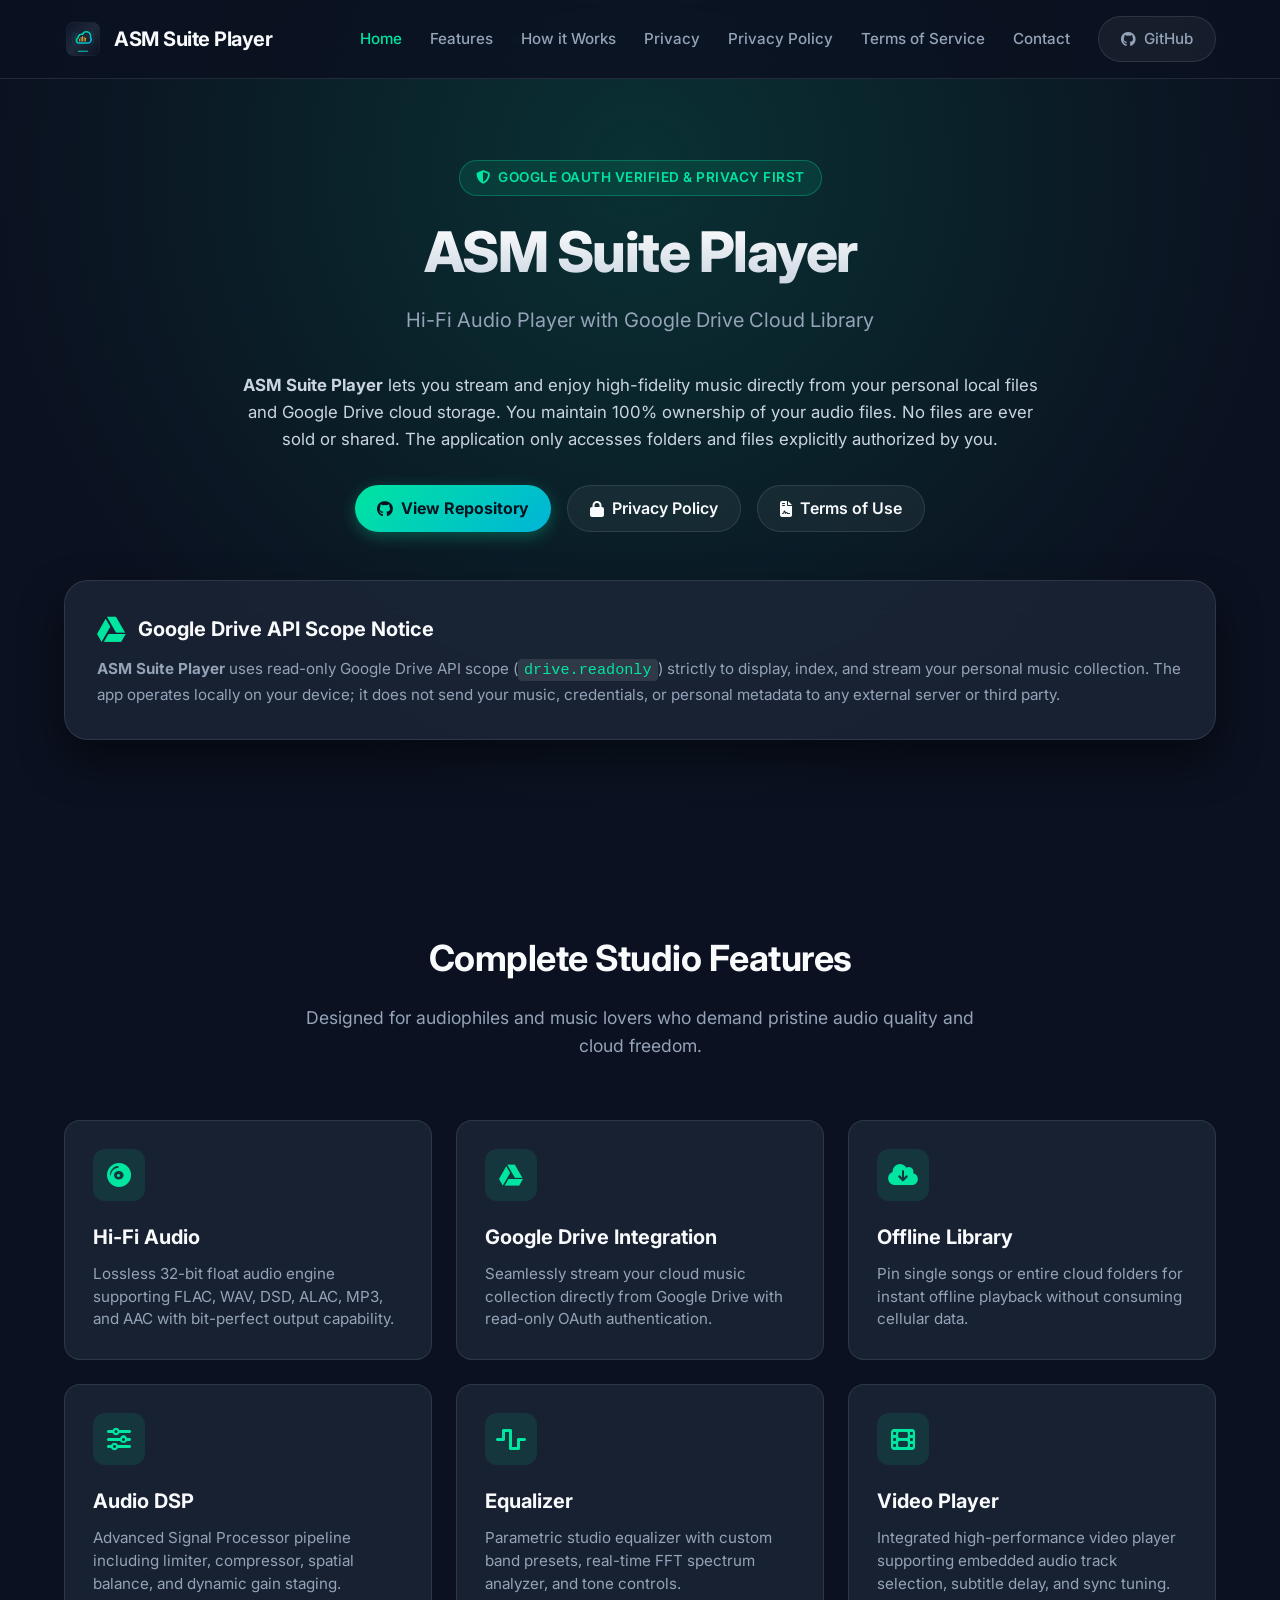
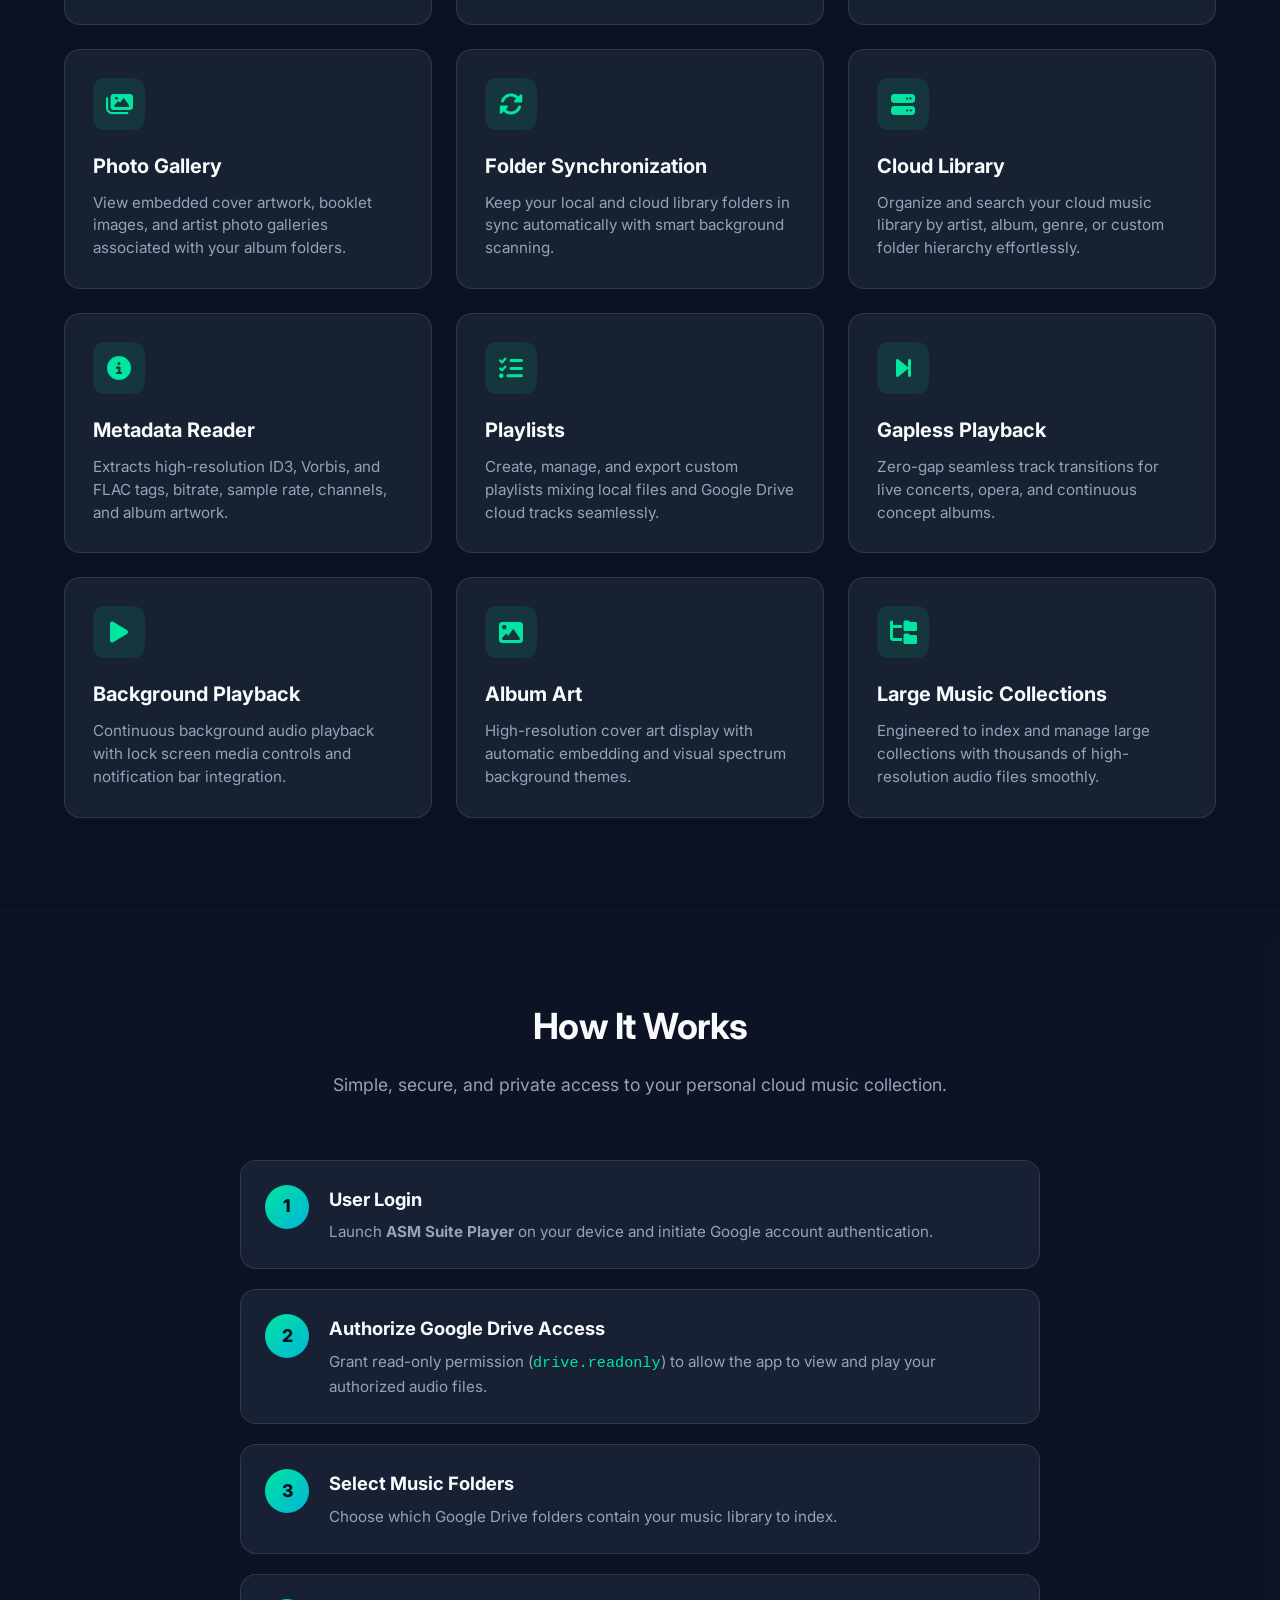
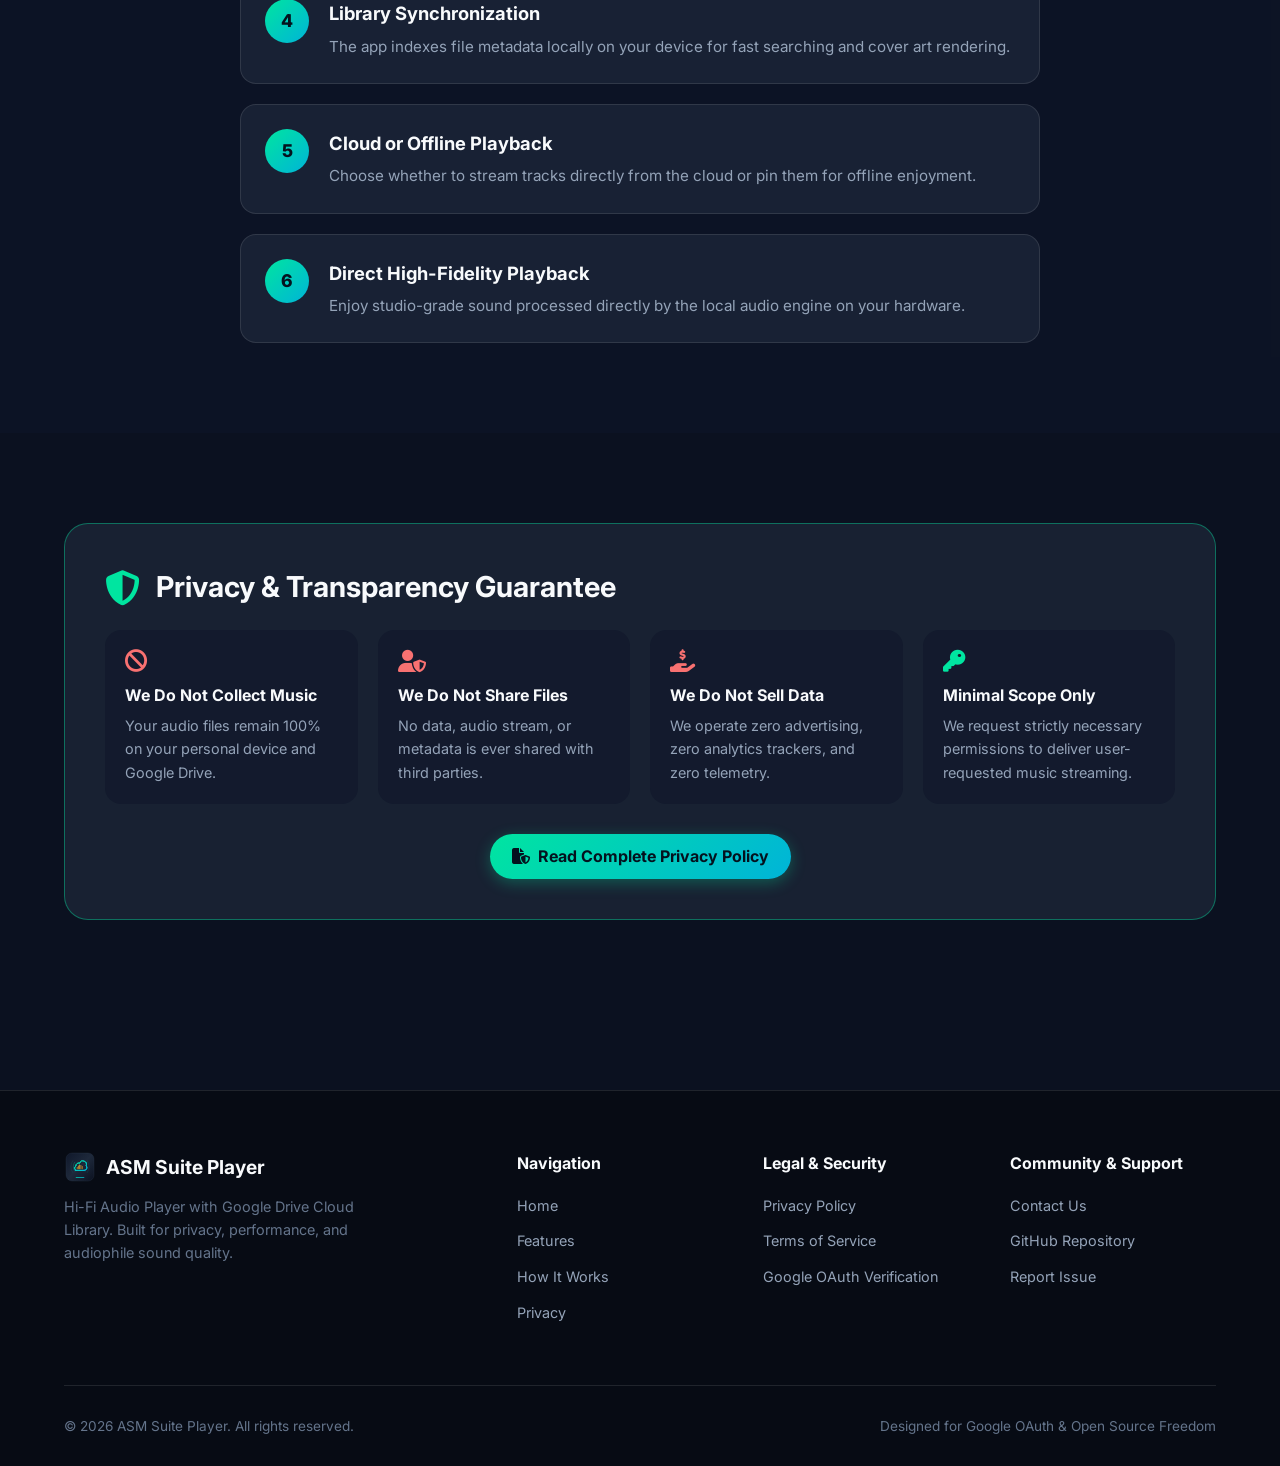
==== index.html @ cb9a15ec "feat: adiciona site institucional estatico completo para o ASM Suite Player (Google OAuth verificati" ====
<!DOCTYPE html>
<html lang="en">
<head>
  <meta charset="UTF-8">
  <meta name="viewport" content="width=device-width, initial-scale=1.0">
  <title>ASM Suite Player — Hi-Fi Audio Player with Google Drive Cloud Library</title>
  <meta name="description" content="ASM Suite Player is a high-fidelity audio player with Google Drive integration, DSP processing, equalizer, offline caching, and zero data tracking.">
  <meta name="keywords" content="ASM Suite Player, Google Drive music player, Hi-Fi audio player, FLAC player, DSP equalizer, offline cloud music">
  <meta name="author" content="ASM Suite Player Team">
  <meta name="robots" content="index, follow">
  <link rel="canonical" href="https://andersonfcanel.github.io/ASM-Suite-Player/">

  <!-- Open Graph / Facebook -->
  <meta property="og:type" content="website">
  <meta property="og:url" content="https://andersonfcanel.github.io/ASM-Suite-Player/">
  <meta property="og:title" content="ASM Suite Player — Hi-Fi Audio Player with Google Drive Cloud Library">
  <meta property="og:description" content="Stream high-resolution music directly from your Google Drive or local storage with professional DSP effects and full privacy.">
  <meta property="og:image" content="https://andersonfcanel.github.io/ASM-Suite-Player/assets/images/logo.svg">

  <!-- Twitter Card -->
  <meta name="twitter:card" content="summary_large_image">
  <meta name="twitter:title" content="ASM Suite Player — Hi-Fi Audio Player">
  <meta name="twitter:description" content="Play high-fidelity music from Google Drive and local files with studio DSP equalizer and zero data collection.">
  <meta name="twitter:image" content="https://andersonfcanel.github.io/ASM-Suite-Player/assets/images/logo.svg">

  <!-- Favicons & Manifest -->
  <link rel="icon" type="image/svg+xml" href="assets/images/logo.svg">
  <link rel="manifest" href="site.webmanifest">

  <!-- Fonts & Icons -->
  <link rel="preconnect" href="https://fonts.googleapis.com">
  <link rel="preconnect" href="https://fonts.gstatic.com" crossorigin>
  <link href="https://fonts.googleapis.com/css2?family=Inter:wght@400;500;600;700;800&display=swap" rel="stylesheet">
  <link rel="stylesheet" href="https://cdnjs.cloudflare.com/ajax/libs/font-awesome/6.4.0/css/all.min.css">

  <!-- Stylesheet -->
  <link rel="stylesheet" href="assets/css/style.css">
</head>
<body>

  <!-- Navigation Bar -->
  <header class="navbar">
    <div class="container nav-container">
      <a href="index.html" class="brand-logo">
        <img src="assets/images/logo.svg" alt="ASM Suite Player Logo">
        <span>ASM Suite Player</span>
      </a>

      <button class="mobile-toggle" id="mobileToggle" aria-label="Toggle Navigation">
        <i class="fa-solid fa-bars"></i>
      </button>

      <ul class="nav-links" id="navLinks">
        <li><a href="index.html" class="active">Home</a></li>
        <li><a href="#features">Features</a></li>
        <li><a href="#how-it-works">How it Works</a></li>
        <li><a href="#privacy">Privacy</a></li>
        <li><a href="privacy.html">Privacy Policy</a></li>
        <li><a href="terms.html">Terms of Service</a></li>
        <li><a href="contact.html">Contact</a></li>
        <li>
          <a href="https://github.com/AndersonFCanel/ASM-Suite-Player" target="_blank" rel="noopener" class="btn-outline">
            <i class="fa-brands fa-github"></i> GitHub
          </a>
        </li>
      </ul>
    </div>
  </header>

  <!-- Hero Section -->
  <section class="hero">
    <div class="container">
      <div class="hero-badge">
        <i class="fa-solid fa-shield-halved"></i> Google OAuth Verified & Privacy First
      </div>

      <h1 class="hero-title">ASM Suite Player</h1>
      <p class="hero-subtitle">Hi-Fi Audio Player with Google Drive Cloud Library</p>

      <p style="max-width: 820px; margin: 0 auto 32px; color: #CBD5E1; font-size: 1.05rem;">
        <strong>ASM Suite Player</strong> lets you stream and enjoy high-fidelity music directly from your personal 
        local files and Google Drive cloud storage. You maintain 100% ownership of your audio files. 
        No files are ever sold or shared. The application only accesses folders and files explicitly authorized by you.
      </p>

      <div class="hero-actions">
        <a href="https://github.com/AndersonFCanel/ASM-Suite-Player" target="_blank" rel="noopener" class="btn-cta">
          <i class="fa-brands fa-github"></i> View Repository
        </a>
        <a href="privacy.html" class="btn-outline">
          <i class="fa-solid fa-lock"></i> Privacy Policy
        </a>
        <a href="terms.html" class="btn-outline">
          <i class="fa-solid fa-file-contract"></i> Terms of Use
        </a>
      </div>

      <!-- Google OAuth Disclosure Box -->
      <div class="hero-card-preview">
        <div style="display: flex; align-items: center; gap: 12px; margin-bottom: 12px;">
          <i class="fa-brands fa-google-drive" style="font-size: 1.8rem; color: var(--accent-cyan);"></i>
          <h3 style="font-size: 1.25rem;">Google Drive API Scope Notice</h3>
        </div>
        <p style="color: var(--text-muted); font-size: 0.95rem; line-height: 1.6;">
          <strong>ASM Suite Player</strong> uses read-only Google Drive API scope (<code style="background: rgba(255,255,255,0.1); padding: 2px 6px; border-radius: 4px; color: var(--accent-cyan);">drive.readonly</code>) 
          strictly to display, index, and stream your personal music collection. The app operates locally on your device; 
          it does not send your music, credentials, or personal metadata to any external server or third party.
        </p>
      </div>
    </div>
  </section>

  <!-- Features Section -->
  <section class="section" id="features">
    <div class="container">
      <h2 class="section-title">Complete Studio Features</h2>
      <p class="section-subtitle">Designed for audiophiles and music lovers who demand pristine audio quality and cloud freedom.</p>

      <div class="grid-cards">
        <div class="card">
          <div class="card-icon"><i class="fa-solid fa-compact-disc"></i></div>
          <h3 class="card-title">Hi-Fi Audio</h3>
          <p class="card-desc">Lossless 32-bit float audio engine supporting FLAC, WAV, DSD, ALAC, MP3, and AAC with bit-perfect output capability.</p>
        </div>

        <div class="card">
          <div class="card-icon"><i class="fa-brands fa-google-drive"></i></div>
          <h3 class="card-title">Google Drive Integration</h3>
          <p class="card-desc">Seamlessly stream your cloud music collection directly from Google Drive with read-only OAuth authentication.</p>
        </div>

        <div class="card">
          <div class="card-icon"><i class="fa-solid fa-cloud-arrow-down"></i></div>
          <h3 class="card-title">Offline Library</h3>
          <p class="card-desc">Pin single songs or entire cloud folders for instant offline playback without consuming cellular data.</p>
        </div>

        <div class="card">
          <div class="card-icon"><i class="fa-solid fa-sliders"></i></div>
          <h3 class="card-title">Audio DSP</h3>
          <p class="card-desc">Advanced Signal Processor pipeline including limiter, compressor, spatial balance, and dynamic gain staging.</p>
        </div>

        <div class="card">
          <div class="card-icon"><i class="fa-solid fa-wave-square"></i></div>
          <h3 class="card-title">Equalizer</h3>
          <p class="card-desc">Parametric studio equalizer with custom band presets, real-time FFT spectrum analyzer, and tone controls.</p>
        </div>

        <div class="card">
          <div class="card-icon"><i class="fa-solid fa-film"></i></div>
          <h3 class="card-title">Video Player</h3>
          <p class="card-desc">Integrated high-performance video player supporting embedded audio track selection, subtitle delay, and sync tuning.</p>
        </div>

        <div class="card">
          <div class="card-icon"><i class="fa-solid fa-images"></i></div>
          <h3 class="card-title">Photo Gallery</h3>
          <p class="card-desc">View embedded cover artwork, booklet images, and artist photo galleries associated with your album folders.</p>
        </div>

        <div class="card">
          <div class="card-icon"><i class="fa-solid fa-rotate"></i></div>
          <h3 class="card-title">Folder Synchronization</h3>
          <p class="card-desc">Keep your local and cloud library folders in sync automatically with smart background scanning.</p>
        </div>

        <div class="card">
          <div class="card-icon"><i class="fa-solid fa-server"></i></div>
          <h3 class="card-title">Cloud Library</h3>
          <p class="card-desc">Organize and search your cloud music library by artist, album, genre, or custom folder hierarchy effortlessly.</p>
        </div>

        <div class="card">
          <div class="card-icon"><i class="fa-solid fa-circle-info"></i></div>
          <h3 class="card-title">Metadata Reader</h3>
          <p class="card-desc">Extracts high-resolution ID3, Vorbis, and FLAC tags, bitrate, sample rate, channels, and album artwork.</p>
        </div>

        <div class="card">
          <div class="card-icon"><i class="fa-solid fa-list-check"></i></div>
          <h3 class="card-title">Playlists</h3>
          <p class="card-desc">Create, manage, and export custom playlists mixing local files and Google Drive cloud tracks seamlessly.</p>
        </div>

        <div class="card">
          <div class="card-icon"><i class="fa-solid fa-forward-step"></i></div>
          <h3 class="card-title">Gapless Playback</h3>
          <p class="card-desc">Zero-gap seamless track transitions for live concerts, opera, and continuous concept albums.</p>
        </div>

        <div class="card">
          <div class="card-icon"><i class="fa-solid fa-play"></i></div>
          <h3 class="card-title">Background Playback</h3>
          <p class="card-desc">Continuous background audio playback with lock screen media controls and notification bar integration.</p>
        </div>

        <div class="card">
          <div class="card-icon"><i class="fa-solid fa-image"></i></div>
          <h3 class="card-title">Album Art</h3>
          <p class="card-desc">High-resolution cover art display with automatic embedding and visual spectrum background themes.</p>
        </div>

        <div class="card">
          <div class="card-icon"><i class="fa-solid fa-folder-tree"></i></div>
          <h3 class="card-title">Large Music Collections</h3>
          <p class="card-desc">Engineered to index and manage large collections with thousands of high-resolution audio files smoothly.</p>
        </div>
      </div>
    </div>
  </section>

  <!-- How It Works Section -->
  <section class="section" id="how-it-works" style="background: rgba(15, 23, 42, 0.5);">
    <div class="container">
      <h2 class="section-title">How It Works</h2>
      <p class="section-subtitle">Simple, secure, and private access to your personal cloud music collection.</p>

      <div class="workflow-steps">
        <div class="step-item">
          <div class="step-number">1</div>
          <div class="step-content">
            <h3>User Login</h3>
            <p>Launch <strong>ASM Suite Player</strong> on your device and initiate Google account authentication.</p>
          </div>
        </div>

        <div class="step-item">
          <div class="step-number">2</div>
          <div class="step-content">
            <h3>Authorize Google Drive Access</h3>
            <p>Grant read-only permission (<code style="color: var(--accent-cyan);">drive.readonly</code>) to allow the app to view and play your authorized audio files.</p>
          </div>
        </div>

        <div class="step-item">
          <div class="step-number">3</div>
          <div class="step-content">
            <h3>Select Music Folders</h3>
            <p>Choose which Google Drive folders contain your music library to index.</p>
          </div>
        </div>

        <div class="step-item">
          <div class="step-number">4</div>
          <div class="step-content">
            <h3>Library Synchronization</h3>
            <p>The app indexes file metadata locally on your device for fast searching and cover art rendering.</p>
          </div>
        </div>

        <div class="step-item">
          <div class="step-number">5</div>
          <div class="step-content">
            <h3>Cloud or Offline Playback</h3>
            <p>Choose whether to stream tracks directly from the cloud or pin them for offline enjoyment.</p>
          </div>
        </div>

        <div class="step-item">
          <div class="step-number">6</div>
          <div class="step-content">
            <h3>Direct High-Fidelity Playback</h3>
            <p>Enjoy studio-grade sound processed directly by the local audio engine on your hardware.</p>
          </div>
        </div>
      </div>
    </div>
  </section>

  <!-- Privacy Summary Section -->
  <section class="section" id="privacy">
    <div class="container">
      <div style="background: var(--bg-card); border: 1px solid var(--border-active); border-radius: var(--radius-lg); padding: 40px;" class="glassmorphism">
        <div style="display: flex; align-items: center; gap: 16px; margin-bottom: 20px;">
          <i class="fa-solid fa-shield-halved" style="font-size: 2.2rem; color: var(--accent-cyan);"></i>
          <h2 style="font-size: 1.8rem;">Privacy & Transparency Guarantee</h2>
        </div>

        <div style="display: grid; grid-template-columns: repeat(auto-fit, minmax(240px, 1fr)); gap: 20px; margin-bottom: 30px;">
          <div style="background: rgba(15, 23, 42, 0.6); padding: 20px; border-radius: var(--radius-md);">
            <i class="fa-solid fa-ban" style="color: #F87171; font-size: 1.4rem; margin-bottom: 10px;"></i>
            <h4 style="margin-bottom: 6px;">We Do Not Collect Music</h4>
            <p style="color: var(--text-muted); font-size: 0.9rem;">Your audio files remain 100% on your personal device and Google Drive.</p>
          </div>

          <div style="background: rgba(15, 23, 42, 0.6); padding: 20px; border-radius: var(--radius-md);">
            <i class="fa-solid fa-user-shield" style="color: #F87171; font-size: 1.4rem; margin-bottom: 10px;"></i>
            <h4 style="margin-bottom: 6px;">We Do Not Share Files</h4>
            <p style="color: var(--text-muted); font-size: 0.9rem;">No data, audio stream, or metadata is ever shared with third parties.</p>
          </div>

          <div style="background: rgba(15, 23, 42, 0.6); padding: 20px; border-radius: var(--radius-md);">
            <i class="fa-solid fa-hand-holding-dollar" style="color: #F87171; font-size: 1.4rem; margin-bottom: 10px;"></i>
            <h4 style="margin-bottom: 6px;">We Do Not Sell Data</h4>
            <p style="color: var(--text-muted); font-size: 0.9rem;">We operate zero advertising, zero analytics trackers, and zero telemetry.</p>
          </div>

          <div style="background: rgba(15, 23, 42, 0.6); padding: 20px; border-radius: var(--radius-md);">
            <i class="fa-solid fa-key" style="color: var(--accent-cyan); font-size: 1.4rem; margin-bottom: 10px;"></i>
            <h4 style="margin-bottom: 6px;">Minimal Scope Only</h4>
            <p style="color: var(--text-muted); font-size: 0.9rem;">We request strictly necessary permissions to deliver user-requested music streaming.</p>
          </div>
        </div>

        <div style="text-align: center;">
          <a href="privacy.html" class="btn-cta">
            <i class="fa-solid fa-file-shield"></i> Read Complete Privacy Policy
          </a>
        </div>
      </div>
    </div>
  </section>

  <!-- Footer -->
  <footer class="footer">
    <div class="container">
      <div class="footer-grid">
        <div class="footer-brand">
          <div style="display: flex; align-items: center; gap: 10px; margin-bottom: 12px;">
            <img src="assets/images/logo.svg" alt="ASM Suite Player Logo" style="width: 32px; height: 32px;">
            <h3 style="margin: 0; font-size: 1.2rem;">ASM Suite Player</h3>
          </div>
          <p>Hi-Fi Audio Player with Google Drive Cloud Library. Built for privacy, performance, and audiophile sound quality.</p>
        </div>

        <div class="footer-col">
          <h4>Navigation</h4>
          <ul>
            <li><a href="index.html">Home</a></li>
            <li><a href="#features">Features</a></li>
            <li><a href="#how-it-works">How It Works</a></li>
            <li><a href="#privacy">Privacy</a></li>
          </ul>
        </div>

        <div class="footer-col">
          <h4>Legal & Security</h4>
          <ul>
            <li><a href="privacy.html">Privacy Policy</a></li>
            <li><a href="terms.html">Terms of Service</a></li>
            <li><a href="https://support.google.com/cloud/answer/15549049" target="_blank" rel="noopener">Google OAuth Verification</a></li>
          </ul>
        </div>

        <div class="footer-col">
          <h4>Community & Support</h4>
          <ul>
            <li><a href="contact.html">Contact Us</a></li>
            <li><a href="https://github.com/AndersonFCanel/ASM-Suite-Player" target="_blank" rel="noopener">GitHub Repository</a></li>
            <li><a href="https://github.com/AndersonFCanel/ASM-Suite-Player/issues" target="_blank" rel="noopener">Report Issue</a></li>
          </ul>
        </div>
      </div>

      <div class="footer-bottom">
        <div>&copy; 2026 ASM Suite Player. All rights reserved.</div>
        <div>Designed for Google OAuth & Open Source Freedom</div>
      </div>
    </div>
  </footer>

  <script src="assets/js/main.js"></script>
</body>
</html>
---- assets/css/style.css ----
/* ══════════════════════════════════════════════════════════════════════════════
   ASM Suite Player — Design System & Custom Stylesheet
   Theme: Hi-Fi Studio Dark / Glassmorphism / Vibrant Accents
   ══════════════════════════════════════════════════════════════════════════════ */

:root {
  --bg-main: #0B1120;
  --bg-surface: #0F172A;
  --bg-card: rgba(30, 41, 59, 0.7);
  --bg-card-hover: rgba(51, 65, 85, 0.8);
  --border-color: rgba(255, 255, 255, 0.1);
  --border-active: rgba(0, 229, 160, 0.4);
  
  --text-main: #F8FAFC;
  --text-muted: #94A3B8;
  --text-dim: #64748B;
  
  --accent-cyan: #00E5A0;
  --accent-blue: #00B4D8;
  --accent-gold: #FFD54F;
  --accent-purple: #A855F7;
  
  --grad-cyan: linear-gradient(135deg, #00E5A0 0%, #00B4D8 100%);
  --grad-gold: linear-gradient(135deg, #FFD54F 0%, #FF9800 100%);
  --grad-dark: linear-gradient(180deg, #0B1120 0%, #0F172A 100%);
  --grad-hero: radial-gradient(circle at 50% 20%, rgba(0, 229, 160, 0.15) 0%, rgba(11, 17, 32, 0) 70%);

  --font-family: 'Inter', -apple-system, BlinkMacSystemFont, "Segoe UI", Roboto, sans-serif;
  --radius-sm: 8px;
  --radius-md: 16px;
  --radius-lg: 24px;
  --shadow-glow: 0 0 25px rgba(0, 229, 160, 0.25);
  --transition: all 0.3s cubic-bezier(0.4, 0, 0.2, 1);
}

/* ── Reset Base ── */
*, *::before, *::after {
  box-sizing: border-box;
  margin: 0;
  padding: 0;
}

html {
  scroll-behavior: smooth;
  font-size: 16px;
}

body {
  font-family: var(--font-family);
  background-color: var(--bg-main);
  color: var(--text-main);
  line-height: 1.6;
  overflow-x: hidden;
  -webkit-font-smoothing: antialiased;
}

a {
  color: var(--accent-cyan);
  text-decoration: none;
  transition: var(--transition);
}

a:hover {
  color: #38BDF8;
}

/* ── Container Layout ── */
.container {
  max-width: 1200px;
  margin: 0 auto;
  padding: 0 24px;
}

/* ── Header & Navigation ── */
.navbar {
  position: fixed;
  top: 0;
  left: 0;
  width: 100%;
  z-index: 1000;
  background: rgba(11, 17, 32, 0.85);
  backdrop-filter: blur(16px);
  border-bottom: 1px solid var(--border-color);
  padding: 16px 0;
  transition: var(--transition);
}

.nav-container {
  display: flex;
  justify-content: space-between;
  align-items: center;
}

.brand-logo {
  display: flex;
  align-items: center;
  gap: 12px;
  font-weight: 700;
  font-size: 1.25rem;
  color: var(--text-main);
  letter-spacing: -0.5px;
}

.brand-logo img {
  width: 38px;
  height: 38px;
  border-radius: 8px;
}

.nav-links {
  display: flex;
  align-items: center;
  gap: 28px;
  list-style: none;
}

.nav-links a {
  color: var(--text-muted);
  font-weight: 500;
  font-size: 0.95rem;
}

.nav-links a:hover,
.nav-links a.active {
  color: var(--accent-cyan);
}

.btn-cta {
  display: inline-flex;
  align-items: center;
  gap: 8px;
  background: var(--grad-cyan);
  color: #04121E;
  font-weight: 700;
  padding: 10px 22px;
  border-radius: 50px;
  box-shadow: 0 4px 15px rgba(0, 229, 160, 0.3);
  transition: var(--transition);
}

.btn-cta:hover {
  transform: translateY(-2px);
  box-shadow: var(--shadow-glow);
  color: #04121E;
}

.btn-outline {
  display: inline-flex;
  align-items: center;
  gap: 8px;
  background: rgba(255, 255, 255, 0.05);
  border: 1px solid var(--border-color);
  color: var(--text-main);
  font-weight: 600;
  padding: 10px 22px;
  border-radius: 50px;
  transition: var(--transition);
}

.btn-outline:hover {
  background: rgba(255, 255, 255, 0.1);
  border-color: var(--accent-cyan);
  color: var(--accent-cyan);
}

/* Hamburger Mobile Toggle */
.mobile-toggle {
  display: none;
  background: none;
  border: none;
  color: var(--text-main);
  font-size: 1.5rem;
  cursor: pointer;
}

/* ── Hero Section ── */
.hero {
  position: relative;
  padding: 160px 0 100px;
  background: var(--grad-hero);
  text-align: center;
}

.hero-badge {
  display: inline-flex;
  align-items: center;
  gap: 8px;
  background: rgba(0, 229, 160, 0.1);
  border: 1px solid rgba(0, 229, 160, 0.3);
  color: var(--accent-cyan);
  padding: 6px 16px;
  border-radius: 50px;
  font-size: 0.85rem;
  font-weight: 600;
  margin-bottom: 24px;
  text-transform: uppercase;
  letter-spacing: 0.5px;
}

.hero-title {
  font-size: 3.5rem;
  font-weight: 800;
  line-height: 1.15;
  letter-spacing: -1.5px;
  margin-bottom: 20px;
  background: linear-gradient(180deg, #FFFFFF 0%, #CBD5E1 100%);
  -webkit-background-clip: text;
  -webkit-text-fill-color: transparent;
}

.hero-subtitle {
  font-size: 1.25rem;
  color: var(--text-muted);
  max-width: 760px;
  margin: 0 auto 36px;
  font-weight: 400;
}

.hero-actions {
  display: flex;
  justify-content: center;
  gap: 16px;
  flex-wrap: wrap;
  margin-bottom: 48px;
}

.hero-card-preview {
  margin-top: 40px;
  background: var(--bg-card);
  border: 1px solid var(--border-color);
  border-radius: var(--radius-lg);
  padding: 32px;
  backdrop-filter: blur(20px);
  box-shadow: 0 20px 40px rgba(0, 0, 0, 0.5);
  text-align: left;
}

.privacy-banner-box {
  background: rgba(0, 229, 160, 0.05);
  border: 1px stroke rgba(0, 229, 160, 0.2);
  border-left: 4px solid var(--accent-cyan);
  border-radius: var(--radius-sm);
  padding: 16px 20px;
  margin-top: 24px;
  font-size: 0.95rem;
  color: #E2E8F0;
}

/* ── Section Titles ── */
.section {
  padding: 90px 0;
}

.section-title {
  font-size: 2.25rem;
  font-weight: 700;
  text-align: center;
  margin-bottom: 16px;
  letter-spacing: -0.5px;
}

.section-subtitle {
  font-size: 1.1rem;
  color: var(--text-muted);
  text-align: center;
  max-width: 680px;
  margin: 0 auto 60px;
}

/* ── Feature Cards Grid ── */
.grid-cards {
  display: grid;
  grid-template-columns: repeat(auto-fit, minmax(320px, 1fr));
  gap: 24px;
}

.card {
  background: var(--bg-card);
  border: 1px solid var(--border-color);
  border-radius: var(--radius-md);
  padding: 28px;
  transition: var(--transition);
  position: relative;
  overflow: hidden;
}

.card:hover {
  background: var(--bg-card-hover);
  border-color: var(--border-active);
  transform: translateY(-4px);
}

.card-icon {
  width: 52px;
  height: 52px;
  border-radius: 12px;
  background: rgba(0, 229, 160, 0.1);
  color: var(--accent-cyan);
  display: flex;
  align-items: center;
  justify-content: center;
  font-size: 1.5rem;
  margin-bottom: 20px;
}

.card-title {
  font-size: 1.25rem;
  font-weight: 700;
  margin-bottom: 10px;
}

.card-desc {
  font-size: 0.95rem;
  color: var(--text-muted);
  line-height: 1.5;
}

/* ── How it works flow ── */
.workflow-steps {
  display: flex;
  flex-direction: column;
  gap: 20px;
  max-width: 800px;
  margin: 0 auto;
}

.step-item {
  display: flex;
  align-items: flex-start;
  gap: 20px;
  background: var(--bg-card);
  border: 1px solid var(--border-color);
  border-radius: var(--radius-md);
  padding: 24px;
}

.step-number {
  width: 44px;
  height: 44px;
  border-radius: 50%;
  background: var(--grad-cyan);
  color: #04121E;
  font-weight: 800;
  display: flex;
  align-items: center;
  justify-content: center;
  font-size: 1.1rem;
  flex-shrink: 0;
}

.step-content h3 {
  font-size: 1.15rem;
  margin-bottom: 6px;
}

.step-content p {
  color: var(--text-muted);
  font-size: 0.95rem;
}

/* ── Policy Document Layout ── */
.doc-container {
  padding: 140px 0 90px;
  max-width: 900px;
}

.doc-header {
  border-bottom: 1px solid var(--border-color);
  padding-bottom: 30px;
  margin-bottom: 40px;
}

.doc-header h1 {
  font-size: 2.5rem;
  margin-bottom: 12px;
}

.doc-meta {
  color: var(--text-dim);
  font-size: 0.9rem;
}

.doc-content h2 {
  font-size: 1.5rem;
  color: var(--accent-cyan);
  margin: 36px 0 16px;
}

.doc-content h3 {
  font-size: 1.15rem;
  margin: 24px 0 12px;
}

.doc-content p, .doc-content ul {
  color: var(--text-muted);
  margin-bottom: 16px;
  font-size: 1rem;
  line-height: 1.7;
}

.doc-content ul {
  padding-left: 24px;
}

.doc-content li {
  margin-bottom: 8px;
}

.doc-box {
  background: rgba(15, 23, 42, 0.9);
  border: 1px solid rgba(0, 229, 160, 0.3);
  border-radius: var(--radius-md);
  padding: 24px;
  margin: 24px 0;
}

/* ── Footer ── */
.footer {
  background: #070B14;
  border-top: 1px solid var(--border-color);
  padding: 60px 0 30px;
  margin-top: 80px;
}

.footer-grid {
  display: grid;
  grid-template-columns: 2fr repeat(3, 1fr);
  gap: 40px;
  margin-bottom: 50px;
}

.footer-brand h3 {
  font-size: 1.25rem;
  margin-bottom: 12px;
}

.footer-brand p {
  color: var(--text-dim);
  font-size: 0.9rem;
  max-width: 320px;
}

.footer-col h4 {
  font-size: 1rem;
  margin-bottom: 16px;
  color: var(--text-main);
}

.footer-col ul {
  list-style: none;
}

.footer-col li {
  margin-bottom: 10px;
}

.footer-col a {
  color: var(--text-muted);
  font-size: 0.9rem;
}

.footer-col a:hover {
  color: var(--accent-cyan);
}

.footer-bottom {
  border-top: 1px solid var(--border-color);
  padding-top: 30px;
  display: flex;
  justify-content: space-between;
  align-items: center;
  color: var(--text-dim);
  font-size: 0.85rem;
}

/* ── Responsiveness ── */
@media (max-width: 900px) {
  .hero-title { font-size: 2.5rem; }
  .footer-grid { grid-template-columns: 1fr 1fr; }
}

@media (max-width: 640px) {
  .hero-title { font-size: 2rem; }
  .mobile-toggle { display: block; }
  .nav-links {
    display: none;
    position: absolute;
    top: 100%;
    left: 0;
    width: 100%;
    background: #0B1120;
    flex-direction: column;
    padding: 24px;
    border-bottom: 1px solid var(--border-color);
  }
  .nav-links.active { display: flex; }
  .footer-grid { grid-template-columns: 1fr; }
  .footer-bottom { flex-direction: column; gap: 12px; text-align: center; }
}
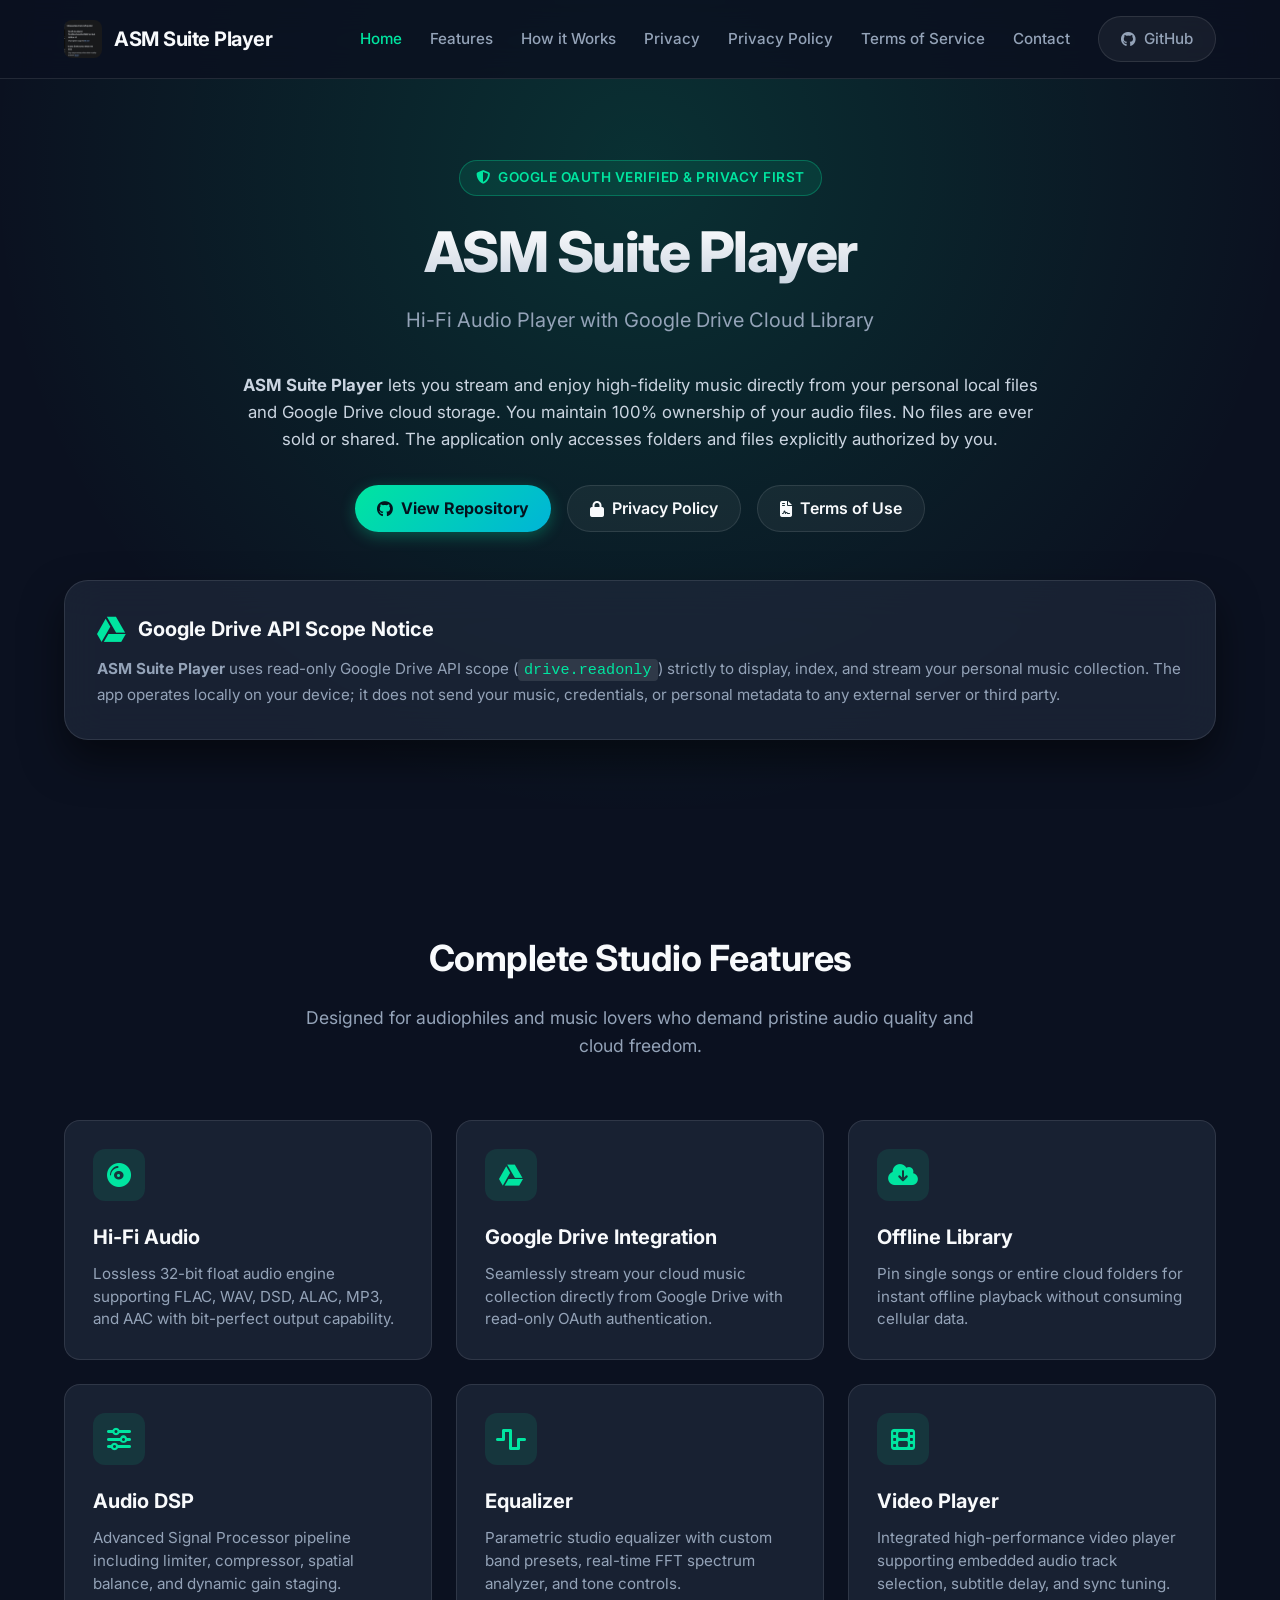
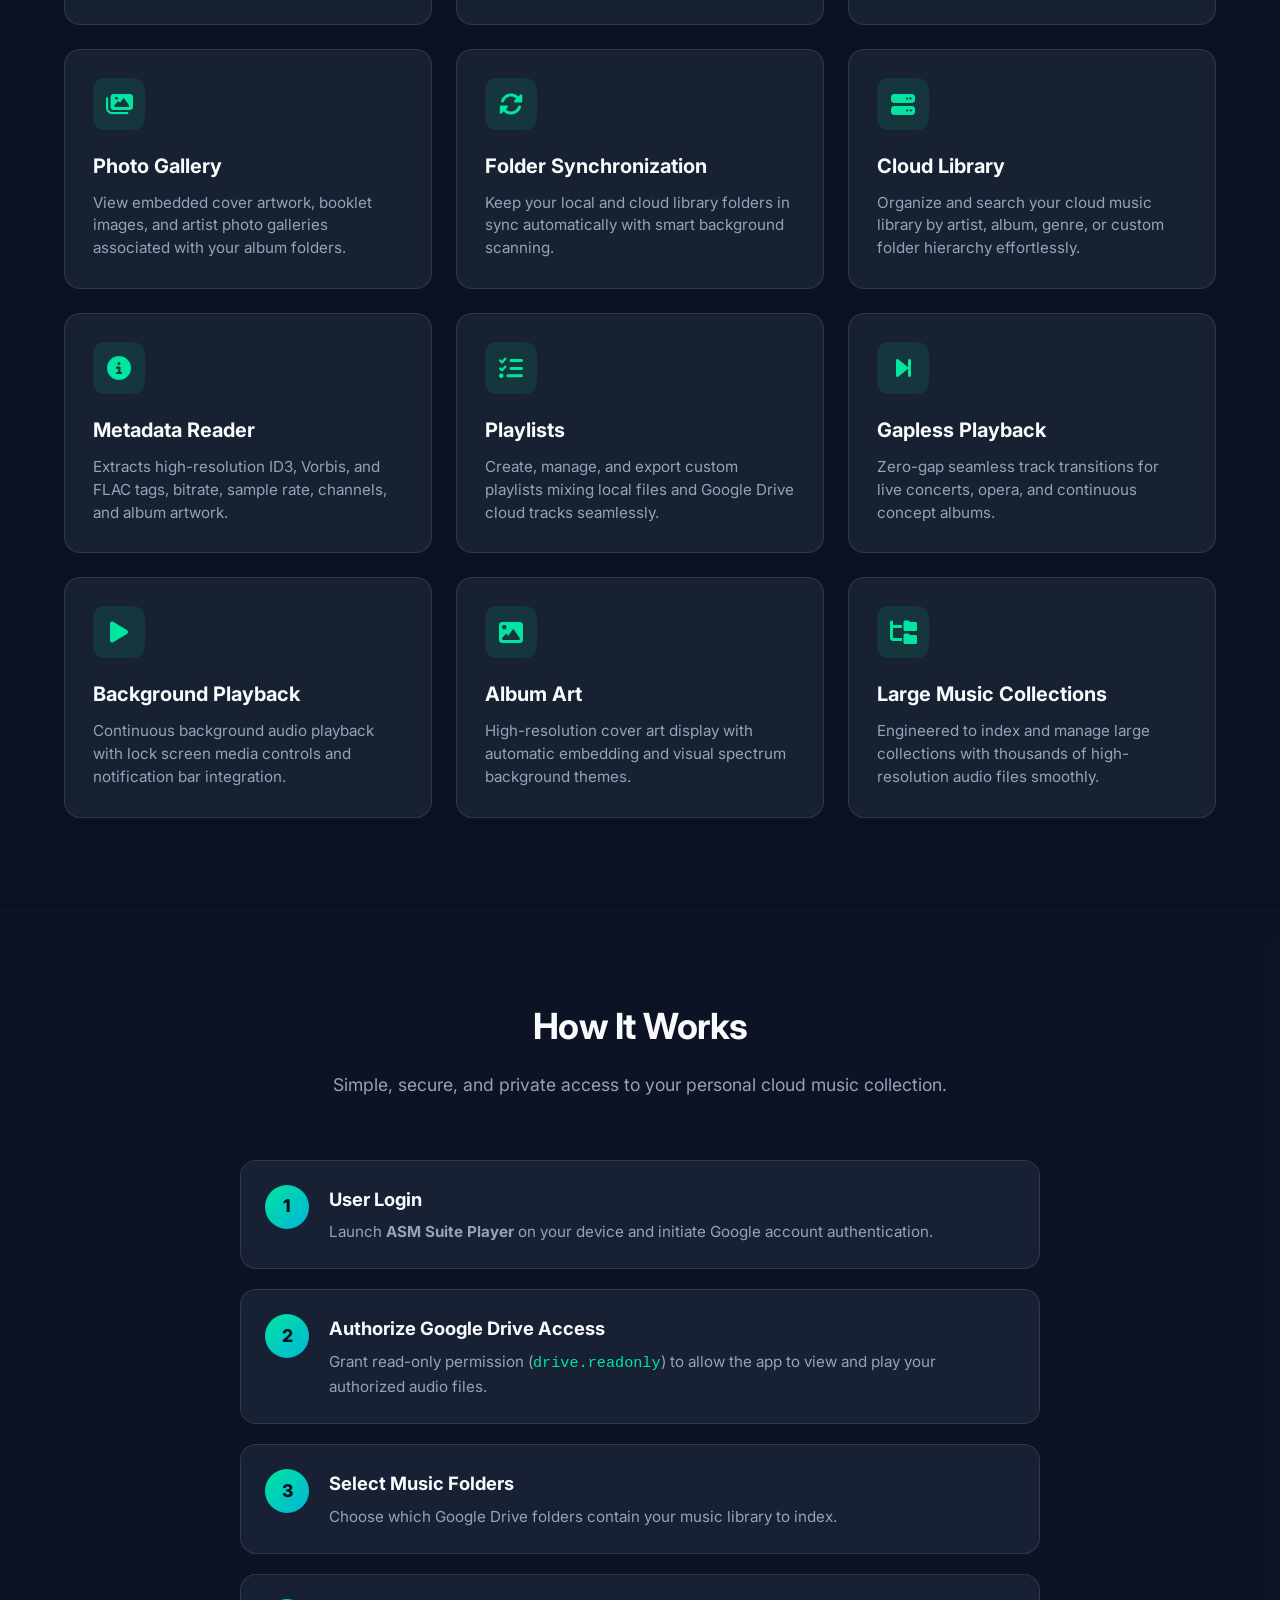
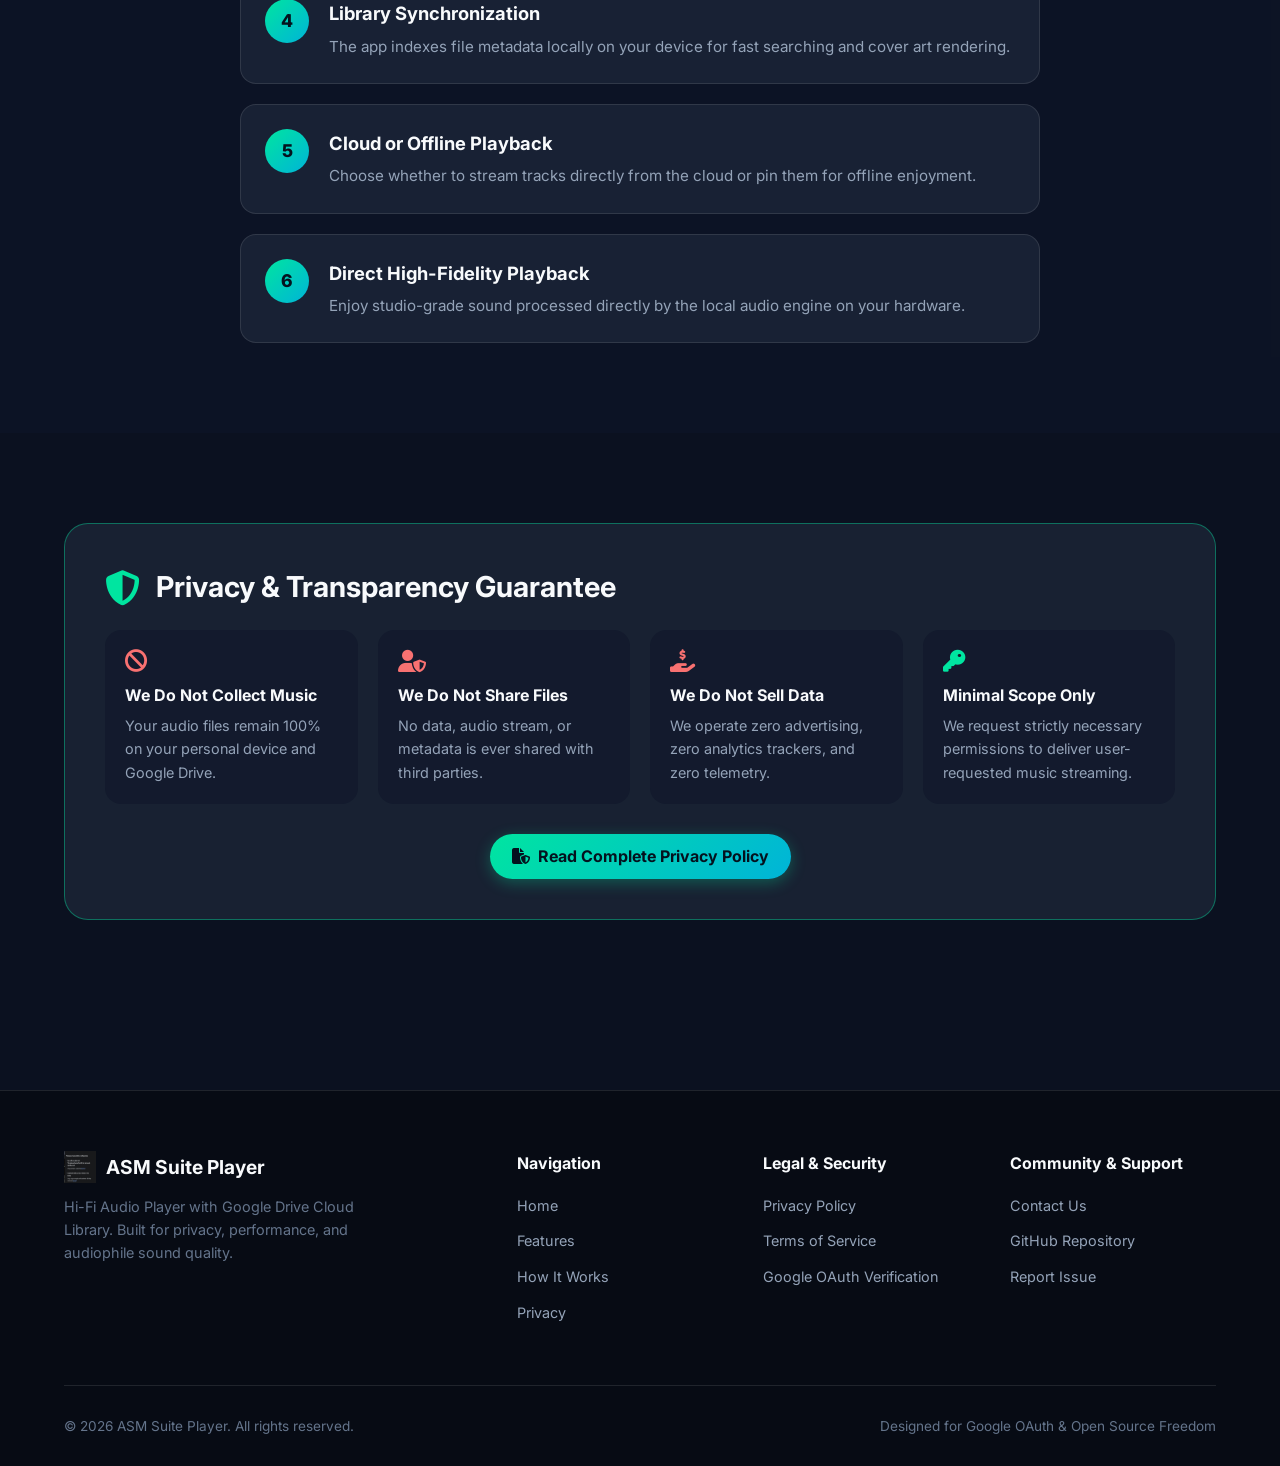
==== commit e5275b27: "fix(brand): adiciona o novo logotipo oficial PNG do ASM Suite Player fornecido pelo usuario" ====
--- a/index.html
+++ b/index.html
@@ -15,16 +15,16 @@
   <meta property="og:url" content="https://andersonfcanel.github.io/ASM-Suite-Player/">
   <meta property="og:title" content="ASM Suite Player — Hi-Fi Audio Player with Google Drive Cloud Library">
   <meta property="og:description" content="Stream high-resolution music directly from your Google Drive or local storage with professional DSP effects and full privacy.">
-  <meta property="og:image" content="https://andersonfcanel.github.io/ASM-Suite-Player/assets/images/logo.svg">
+  <meta property="og:image" content="https://andersonfcanel.github.io/ASM-Suite-Player/assets/images/logo.png">
 
   <!-- Twitter Card -->
   <meta name="twitter:card" content="summary_large_image">
   <meta name="twitter:title" content="ASM Suite Player — Hi-Fi Audio Player">
   <meta name="twitter:description" content="Play high-fidelity music from Google Drive and local files with studio DSP equalizer and zero data collection.">
-  <meta name="twitter:image" content="https://andersonfcanel.github.io/ASM-Suite-Player/assets/images/logo.svg">
+  <meta name="twitter:image" content="https://andersonfcanel.github.io/ASM-Suite-Player/assets/images/logo.png">
 
   <!-- Favicons & Manifest -->
-  <link rel="icon" type="image/svg+xml" href="assets/images/logo.svg">
+  <link rel="icon" type="image/svg+xml" href="assets/images/logo.png">
   <link rel="manifest" href="site.webmanifest">
 
   <!-- Fonts & Icons -->
@@ -42,7 +42,7 @@
   <header class="navbar">
     <div class="container nav-container">
       <a href="index.html" class="brand-logo">
-        <img src="assets/images/logo.svg" alt="ASM Suite Player Logo">
+        <img src="assets/images/logo.png" alt="ASM Suite Player Logo">
         <span>ASM Suite Player</span>
       </a>
 
@@ -318,7 +318,7 @@
       <div class="footer-grid">
         <div class="footer-brand">
           <div style="display: flex; align-items: center; gap: 10px; margin-bottom: 12px;">
-            <img src="assets/images/logo.svg" alt="ASM Suite Player Logo" style="width: 32px; height: 32px;">
+            <img src="assets/images/logo.png" alt="ASM Suite Player Logo" style="width: 32px; height: 32px;">
             <h3 style="margin: 0; font-size: 1.2rem;">ASM Suite Player</h3>
           </div>
           <p>Hi-Fi Audio Player with Google Drive Cloud Library. Built for privacy, performance, and audiophile sound quality.</p>
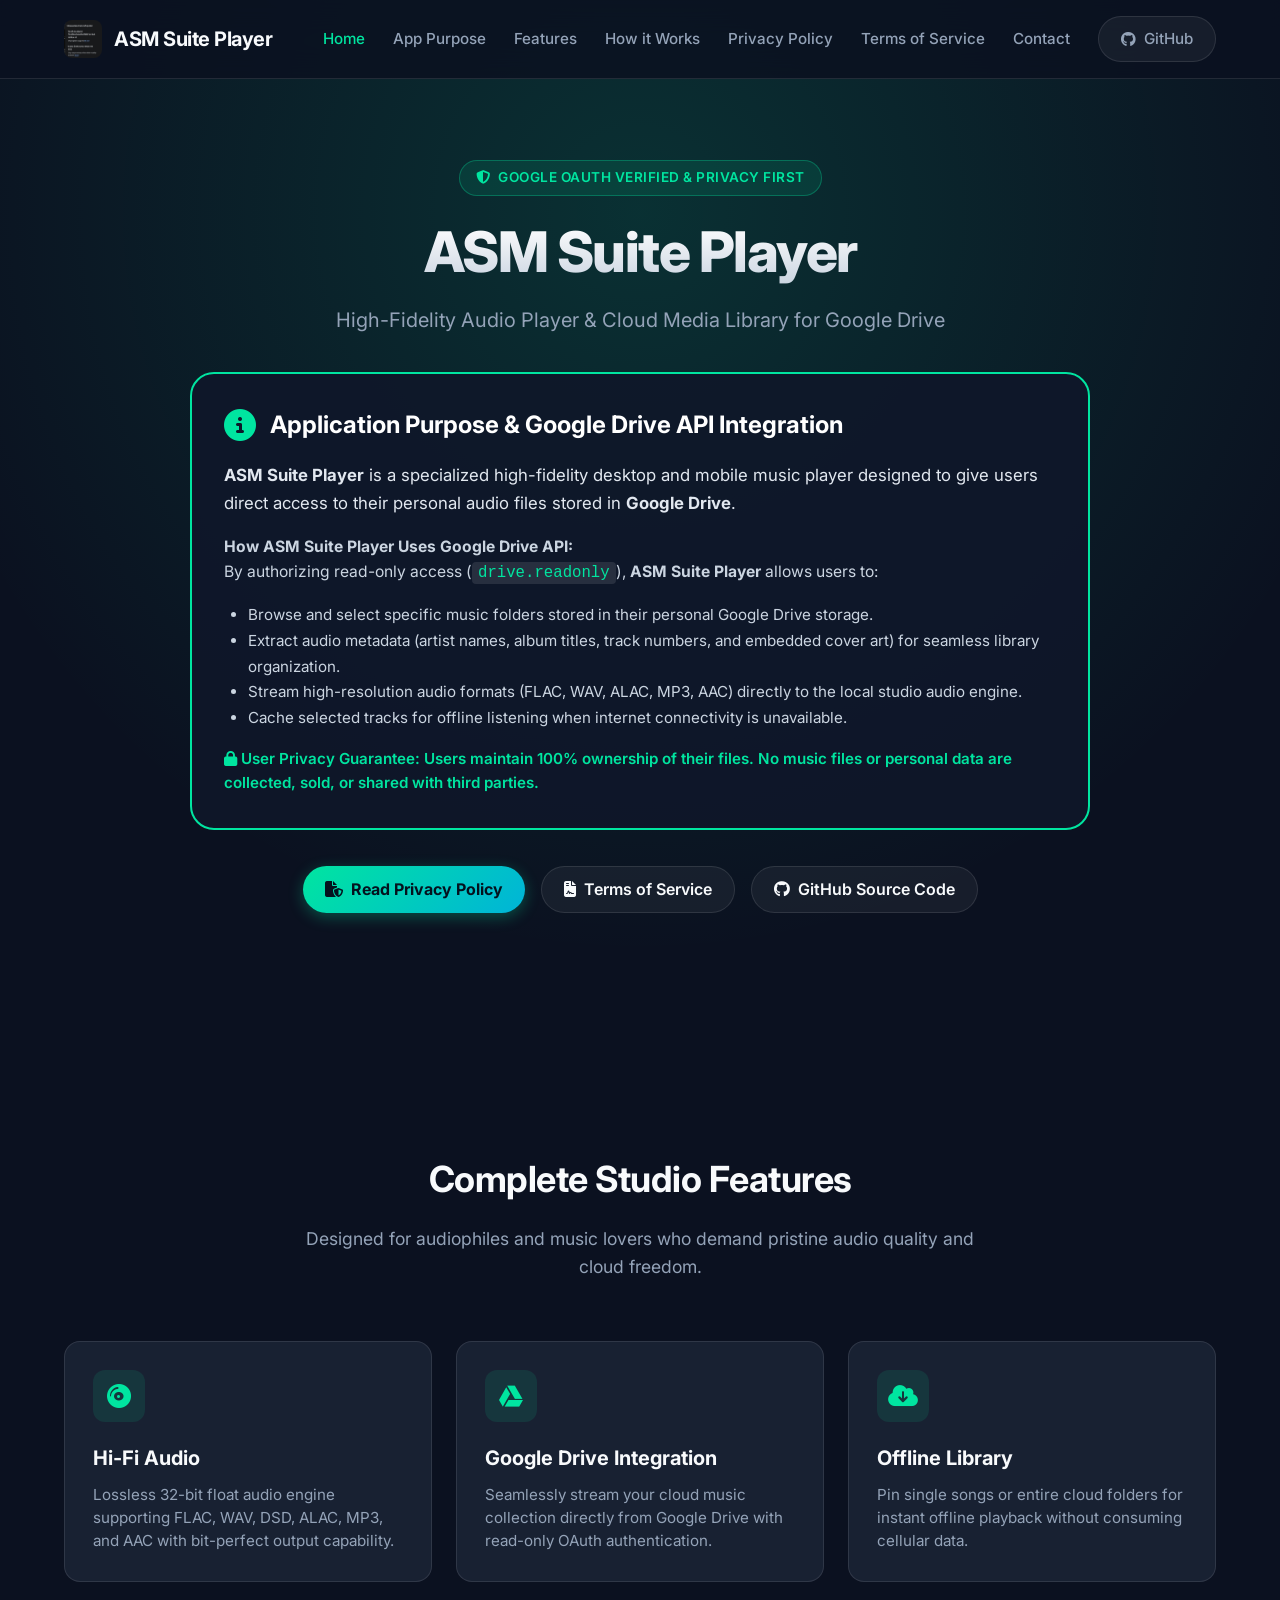
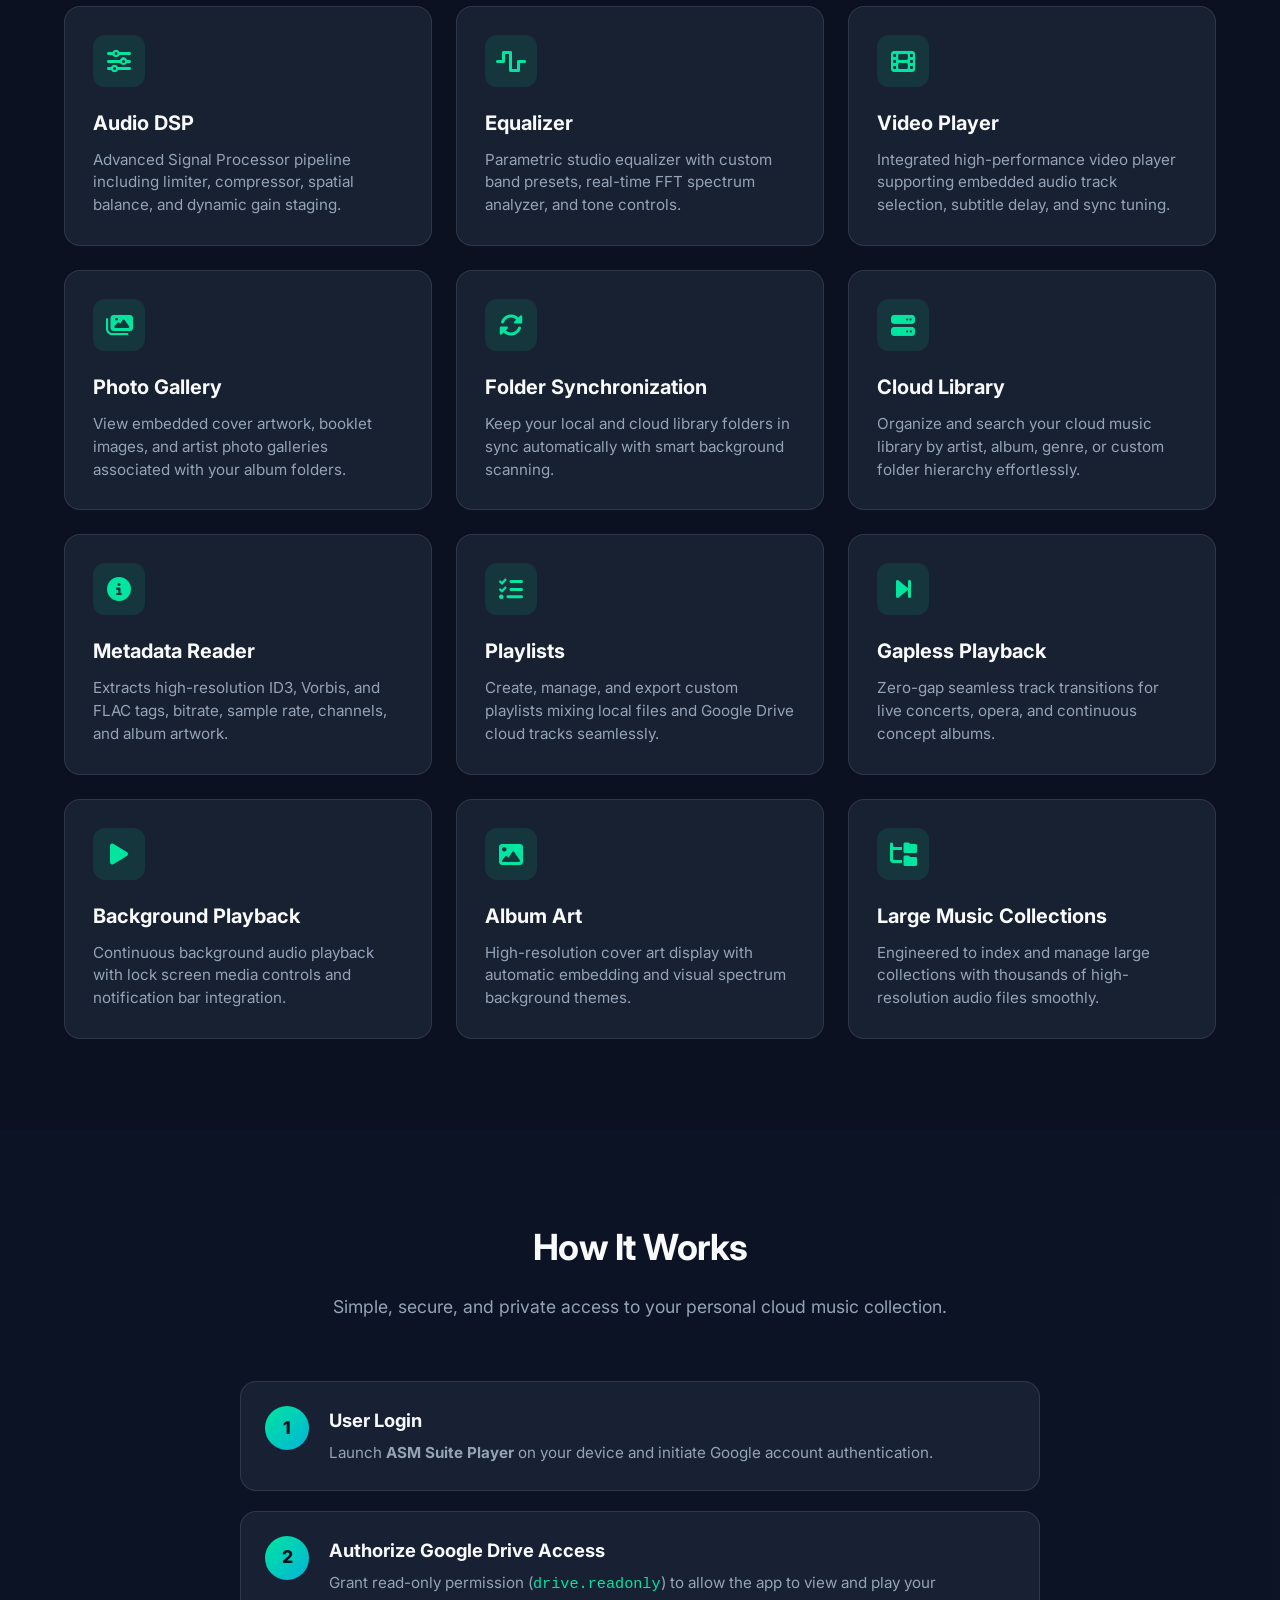
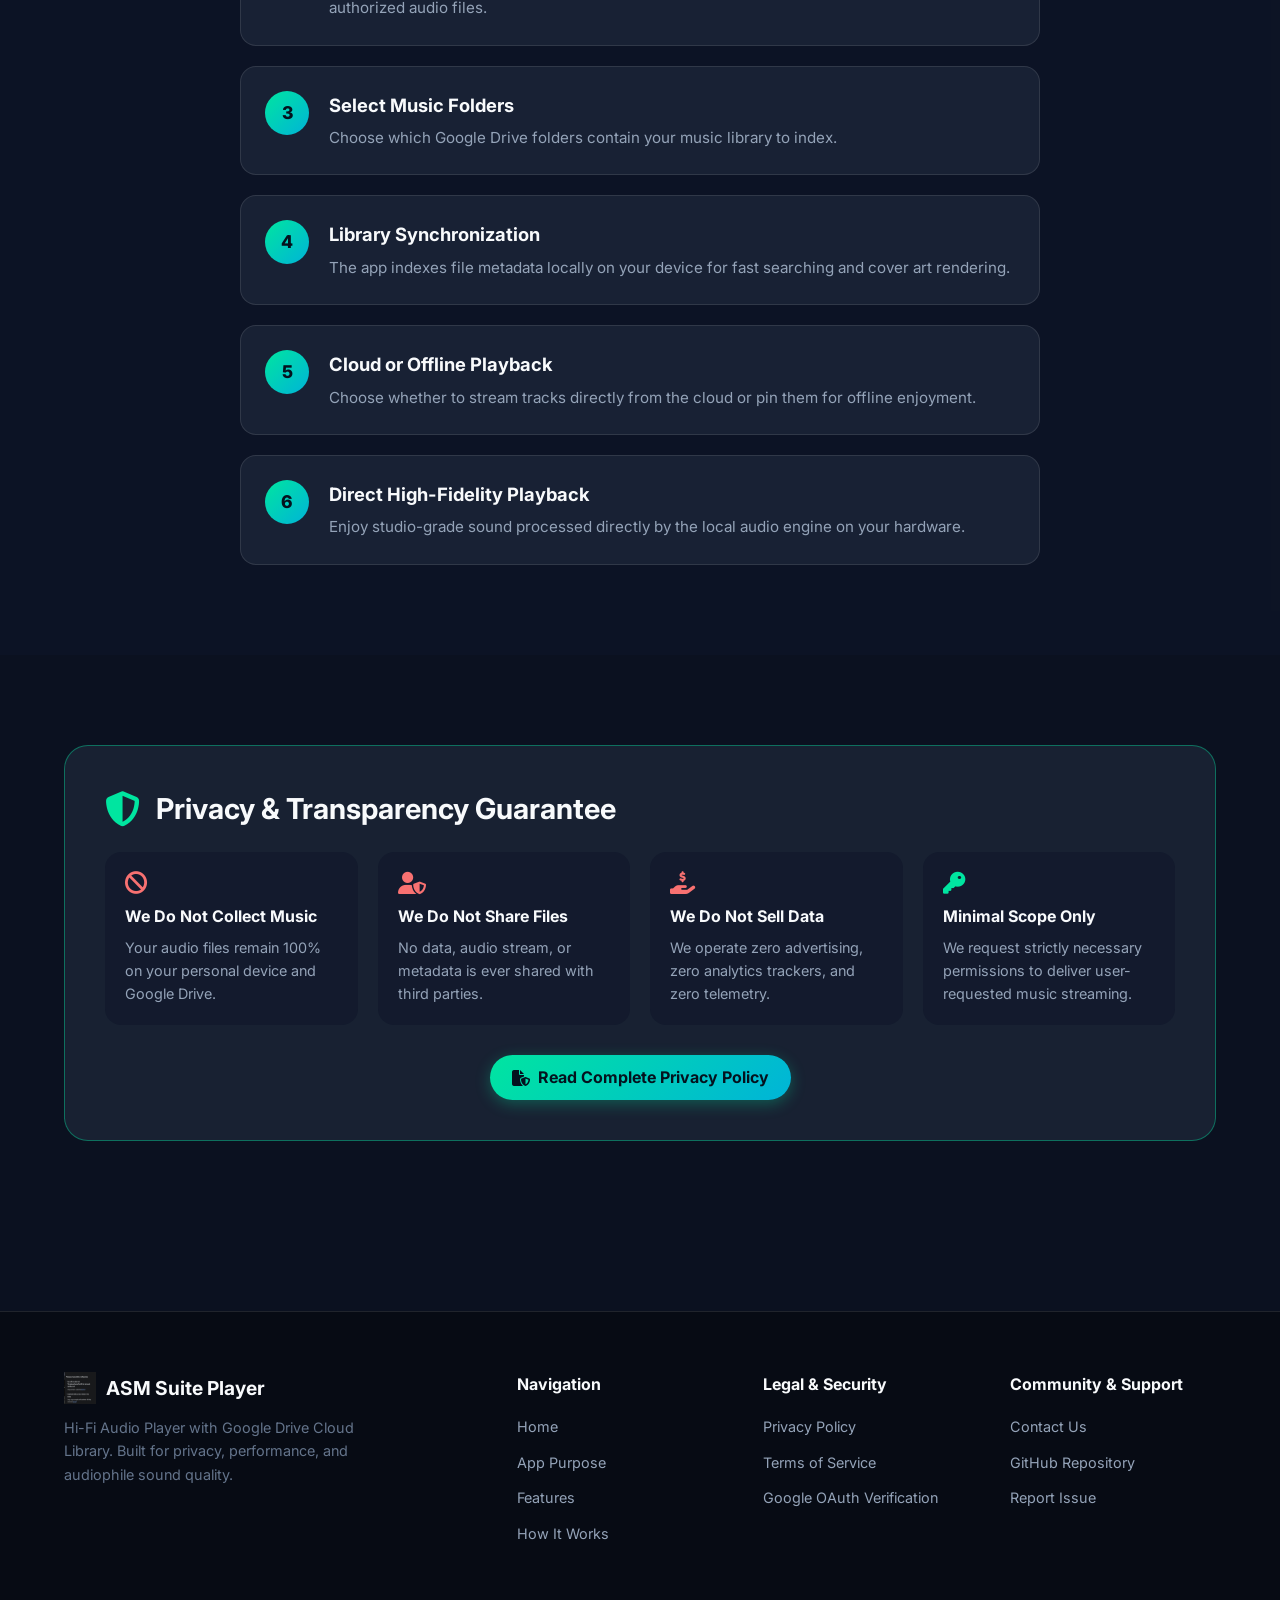
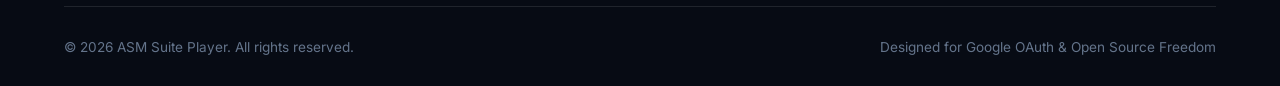
==== commit 09f2b36a: "docs: destaca de forma explicita e proeminente a finalidade do aplicativo e integracao Google Drive " ====
--- a/index.html
+++ b/index.html
@@ -3,8 +3,8 @@
 <head>
   <meta charset="UTF-8">
   <meta name="viewport" content="width=device-width, initial-scale=1.0">
-  <title>ASM Suite Player — Hi-Fi Audio Player with Google Drive Cloud Library</title>
-  <meta name="description" content="ASM Suite Player is a high-fidelity audio player with Google Drive integration, DSP processing, equalizer, offline caching, and zero data tracking.">
+  <title>ASM Suite Player — Official Website & Google Drive Hi-Fi Audio Player</title>
+  <meta name="description" content="ASM Suite Player is a high-fidelity audio player that connects to your Google Drive to stream, index, and play your personal music collection.">
   <meta name="keywords" content="ASM Suite Player, Google Drive music player, Hi-Fi audio player, FLAC player, DSP equalizer, offline cloud music">
   <meta name="author" content="ASM Suite Player Team">
   <meta name="robots" content="index, follow">
@@ -14,17 +14,17 @@
   <meta property="og:type" content="website">
   <meta property="og:url" content="https://andersonfcanel.github.io/ASM-Suite-Player/">
   <meta property="og:title" content="ASM Suite Player — Hi-Fi Audio Player with Google Drive Cloud Library">
-  <meta property="og:description" content="Stream high-resolution music directly from your Google Drive or local storage with professional DSP effects and full privacy.">
+  <meta property="og:description" content="ASM Suite Player allows users to stream, index, and play their personal music collection directly from Google Drive.">
   <meta property="og:image" content="https://andersonfcanel.github.io/ASM-Suite-Player/assets/images/logo.png">
 
   <!-- Twitter Card -->
   <meta name="twitter:card" content="summary_large_image">
   <meta name="twitter:title" content="ASM Suite Player — Hi-Fi Audio Player">
-  <meta name="twitter:description" content="Play high-fidelity music from Google Drive and local files with studio DSP equalizer and zero data collection.">
+  <meta name="twitter:description" content="Stream high-fidelity audio from Google Drive with studio equalizer and zero data tracking.">
   <meta name="twitter:image" content="https://andersonfcanel.github.io/ASM-Suite-Player/assets/images/logo.png">
 
   <!-- Favicons & Manifest -->
-  <link rel="icon" type="image/svg+xml" href="assets/images/logo.png">
+  <link rel="icon" type="image/png" href="assets/images/logo.png">
   <link rel="manifest" href="site.webmanifest">
 
   <!-- Fonts & Icons -->
@@ -52,9 +52,9 @@
 
       <ul class="nav-links" id="navLinks">
         <li><a href="index.html" class="active">Home</a></li>
+        <li><a href="#purpose">App Purpose</a></li>
         <li><a href="#features">Features</a></li>
         <li><a href="#how-it-works">How it Works</a></li>
-        <li><a href="#privacy">Privacy</a></li>
         <li><a href="privacy.html">Privacy Policy</a></li>
         <li><a href="terms.html">Terms of Service</a></li>
         <li><a href="contact.html">Contact</a></li>
@@ -75,37 +75,42 @@
       </div>
 
       <h1 class="hero-title">ASM Suite Player</h1>
-      <p class="hero-subtitle">Hi-Fi Audio Player with Google Drive Cloud Library</p>
-
-      <p style="max-width: 820px; margin: 0 auto 32px; color: #CBD5E1; font-size: 1.05rem;">
-        <strong>ASM Suite Player</strong> lets you stream and enjoy high-fidelity music directly from your personal 
-        local files and Google Drive cloud storage. You maintain 100% ownership of your audio files. 
-        No files are ever sold or shared. The application only accesses folders and files explicitly authorized by you.
-      </p>
+      <p class="hero-subtitle">High-Fidelity Audio Player & Cloud Media Library for Google Drive</p>
+
+      <!-- EXPLICIT APPLICATION PURPOSE BOX FOR GOOGLE VERIFICATION -->
+      <div style="background: rgba(15, 23, 42, 0.9); border: 2px solid var(--accent-cyan); border-radius: var(--radius-lg); padding: 32px; margin: 0 auto 36px; max-width: 900px; text-align: left;" id="purpose">
+        <div style="display: flex; align-items: center; gap: 14px; margin-bottom: 16px;">
+          <i class="fa-solid fa-circle-info" style="font-size: 2rem; color: var(--accent-cyan);"></i>
+          <h2 style="font-size: 1.5rem; color: #FFFFFF; margin: 0;">Application Purpose & Google Drive API Integration</h2>
+        </div>
+        <p style="color: #E2E8F0; font-size: 1.05rem; line-height: 1.7; margin-bottom: 16px;">
+          <strong>ASM Suite Player</strong> is a specialized high-fidelity desktop and mobile music player designed to give users direct access to their personal audio files stored in <strong>Google Drive</strong>.
+        </p>
+        <p style="color: #CBD5E1; font-size: 0.98rem; line-height: 1.6; margin-bottom: 16px;">
+          <strong>How ASM Suite Player Uses Google Drive API:</strong><br>
+          By authorizing read-only access (<code style="background: rgba(255,255,255,0.1); padding: 2px 6px; border-radius: 4px; color: var(--accent-cyan);">drive.readonly</code>), <strong>ASM Suite Player</strong> allows users to:
+        </p>
+        <ul style="color: #CBD5E1; font-size: 0.95rem; line-height: 1.7; padding-left: 24px; margin-bottom: 16px;">
+          <li>Browse and select specific music folders stored in their personal Google Drive storage.</li>
+          <li>Extract audio metadata (artist names, album titles, track numbers, and embedded cover art) for seamless library organization.</li>
+          <li>Stream high-resolution audio formats (FLAC, WAV, ALAC, MP3, AAC) directly to the local studio audio engine.</li>
+          <li>Cache selected tracks for offline listening when internet connectivity is unavailable.</li>
+        </ul>
+        <p style="color: var(--accent-cyan); font-size: 0.95rem; font-weight: 600; margin-bottom: 0;">
+          <i class="fa-solid fa-lock"></i> User Privacy Guarantee: Users maintain 100% ownership of their files. No music files or personal data are collected, sold, or shared with third parties.
+        </p>
+      </div>
 
       <div class="hero-actions">
-        <a href="https://github.com/AndersonFCanel/ASM-Suite-Player" target="_blank" rel="noopener" class="btn-cta">
-          <i class="fa-brands fa-github"></i> View Repository
-        </a>
-        <a href="privacy.html" class="btn-outline">
-          <i class="fa-solid fa-lock"></i> Privacy Policy
+        <a href="privacy.html" class="btn-cta">
+          <i class="fa-solid fa-file-shield"></i> Read Privacy Policy
         </a>
         <a href="terms.html" class="btn-outline">
-          <i class="fa-solid fa-file-contract"></i> Terms of Use
+          <i class="fa-solid fa-file-contract"></i> Terms of Service
         </a>
-      </div>
-
-      <!-- Google OAuth Disclosure Box -->
-      <div class="hero-card-preview">
-        <div style="display: flex; align-items: center; gap: 12px; margin-bottom: 12px;">
-          <i class="fa-brands fa-google-drive" style="font-size: 1.8rem; color: var(--accent-cyan);"></i>
-          <h3 style="font-size: 1.25rem;">Google Drive API Scope Notice</h3>
-        </div>
-        <p style="color: var(--text-muted); font-size: 0.95rem; line-height: 1.6;">
-          <strong>ASM Suite Player</strong> uses read-only Google Drive API scope (<code style="background: rgba(255,255,255,0.1); padding: 2px 6px; border-radius: 4px; color: var(--accent-cyan);">drive.readonly</code>) 
-          strictly to display, index, and stream your personal music collection. The app operates locally on your device; 
-          it does not send your music, credentials, or personal metadata to any external server or third party.
-        </p>
+        <a href="https://github.com/AndersonFCanel/ASM-Suite-Player" target="_blank" rel="noopener" class="btn-outline">
+          <i class="fa-brands fa-github"></i> GitHub Source Code
+        </a>
       </div>
     </div>
   </section>
@@ -328,9 +333,9 @@
           <h4>Navigation</h4>
           <ul>
             <li><a href="index.html">Home</a></li>
+            <li><a href="#purpose">App Purpose</a></li>
             <li><a href="#features">Features</a></li>
             <li><a href="#how-it-works">How It Works</a></li>
-            <li><a href="#privacy">Privacy</a></li>
           </ul>
         </div>
 
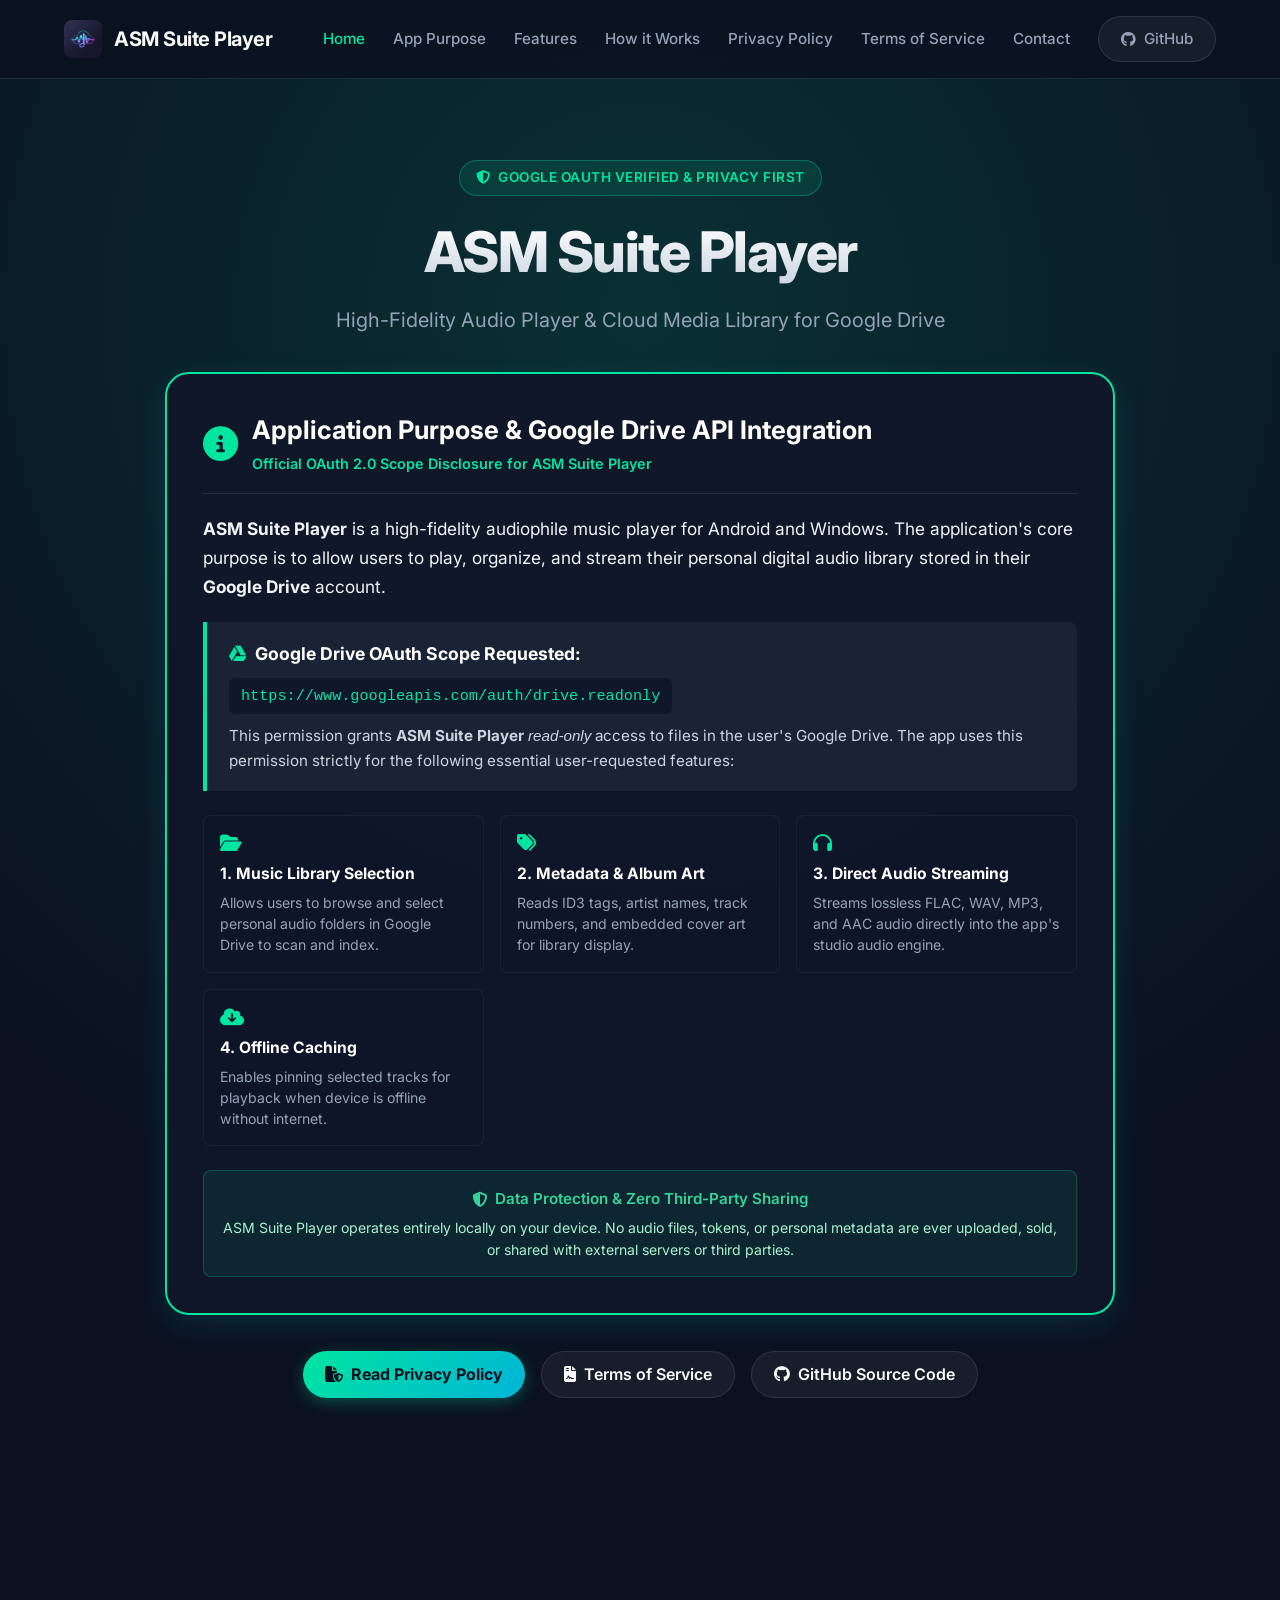
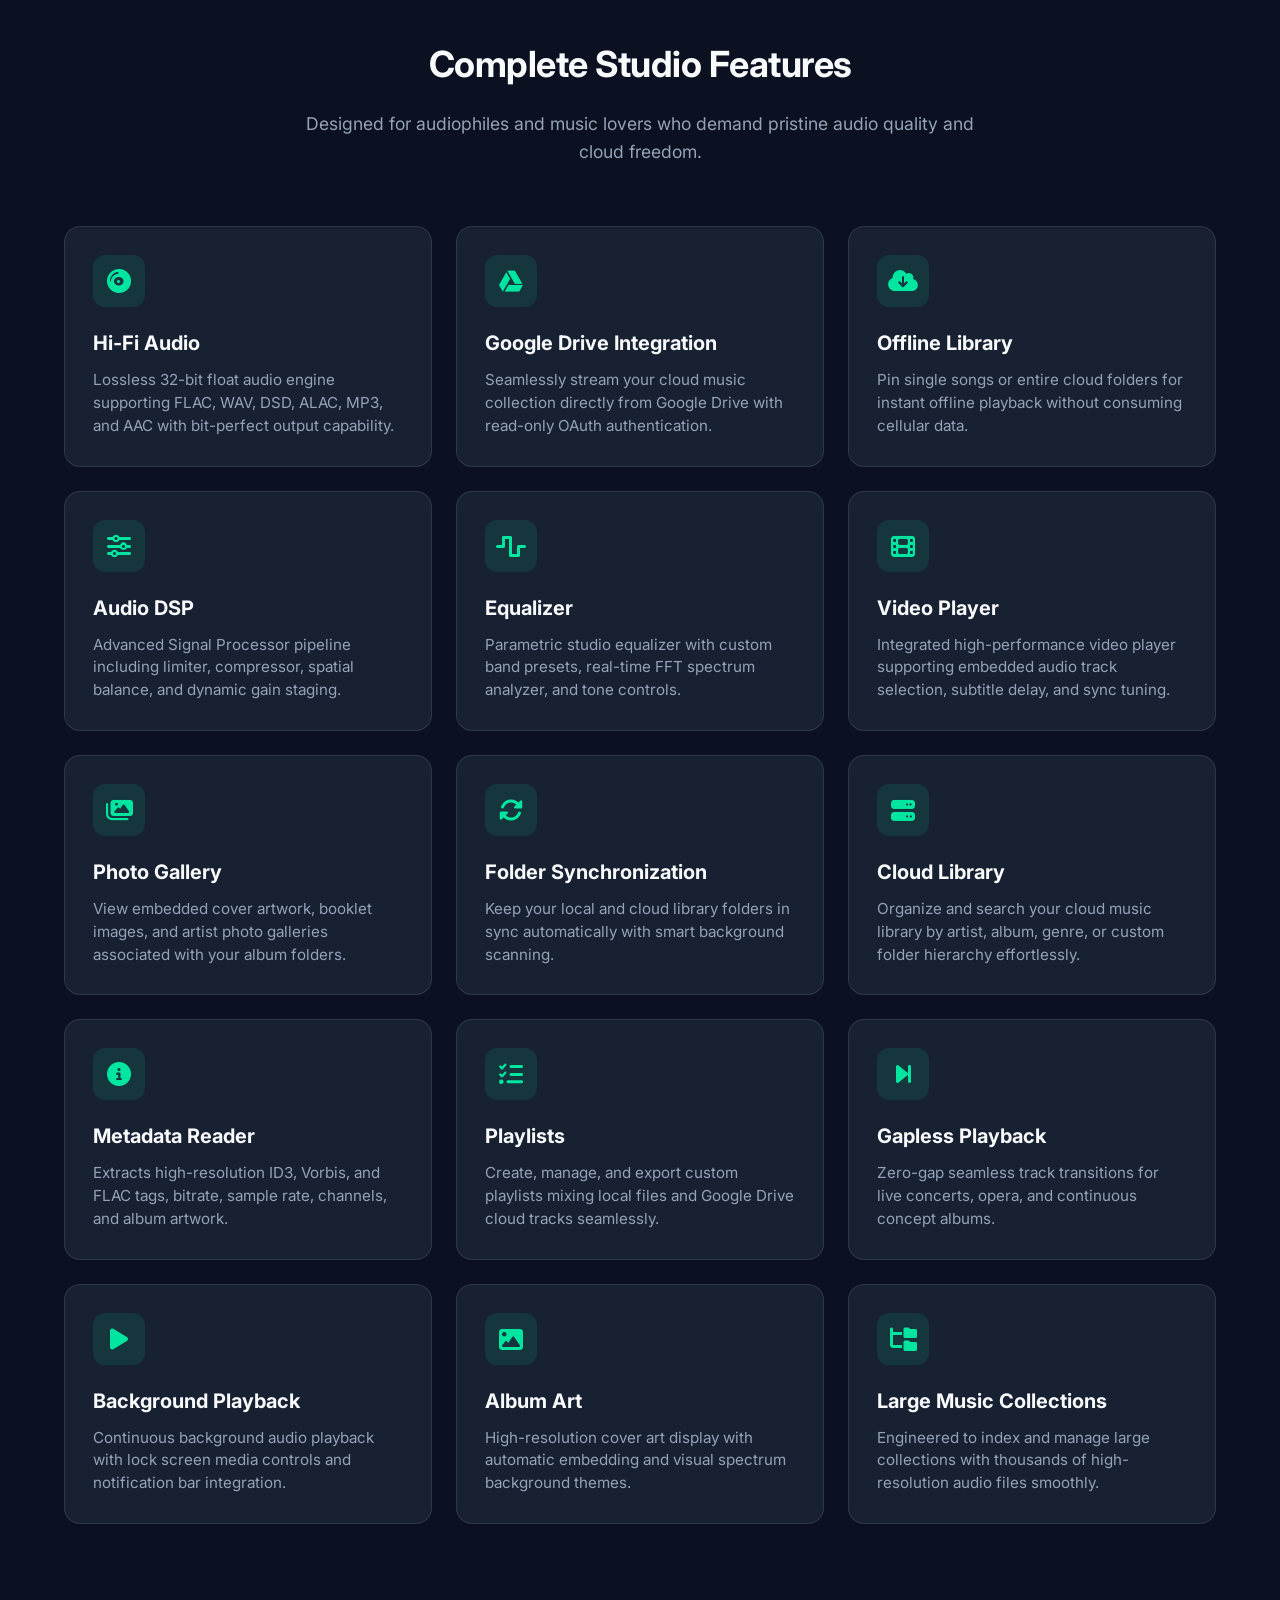
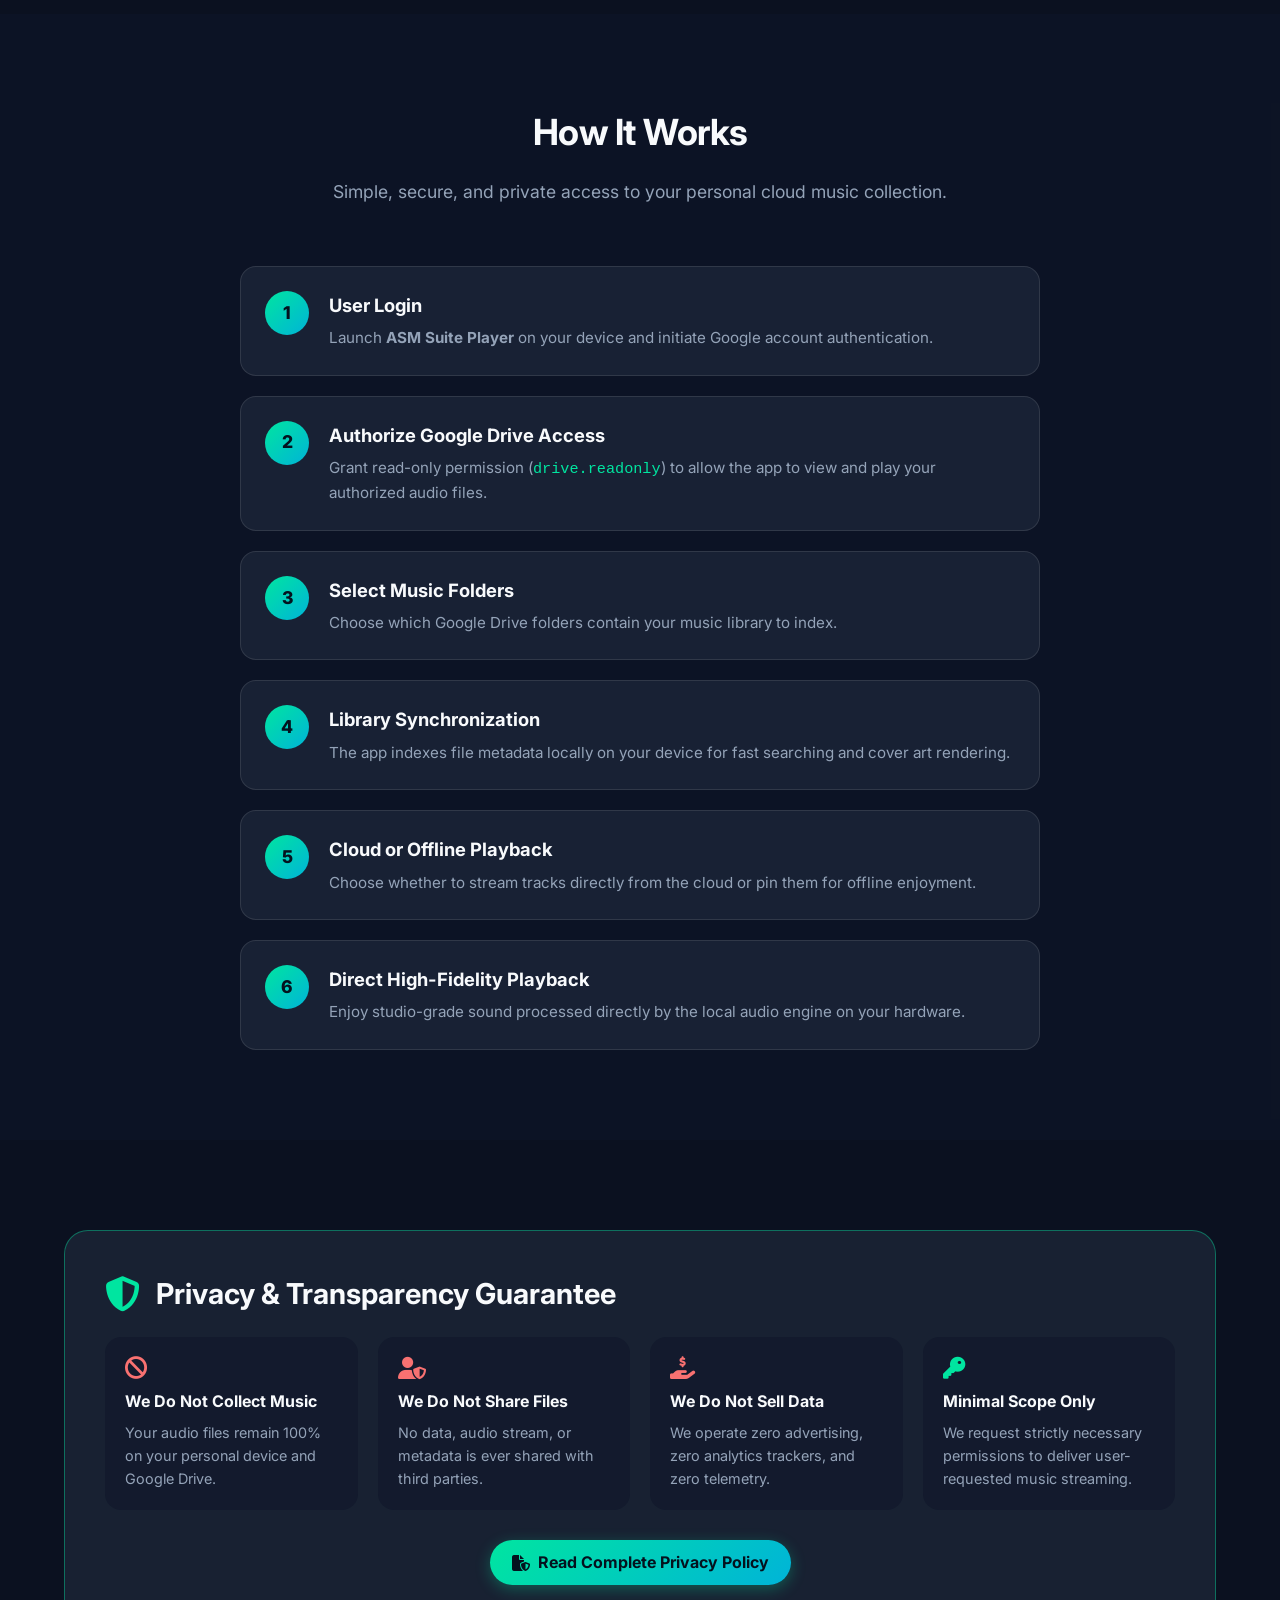
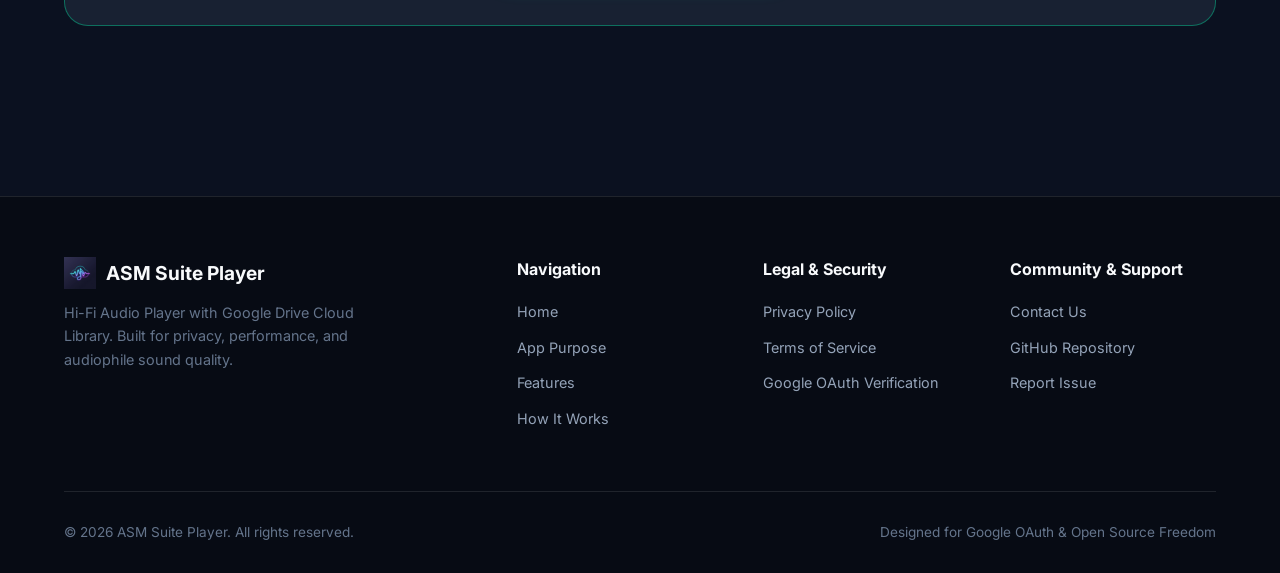
==== commit 59749bf1: "fix(website): update app logo, app purpose, and google verification meta tags for oauth review" ====
--- a/index.html
+++ b/index.html
@@ -8,6 +8,7 @@
   <meta name="keywords" content="ASM Suite Player, Google Drive music player, Hi-Fi audio player, FLAC player, DSP equalizer, offline cloud music">
   <meta name="author" content="ASM Suite Player Team">
   <meta name="robots" content="index, follow">
+  <meta name="google-site-verification" content="google3342b60c19189181">
   <link rel="canonical" href="https://andersonfcanel.github.io/ASM-Suite-Player/">
 
   <!-- Open Graph / Facebook -->
@@ -78,27 +79,64 @@
       <p class="hero-subtitle">High-Fidelity Audio Player & Cloud Media Library for Google Drive</p>
 
       <!-- EXPLICIT APPLICATION PURPOSE BOX FOR GOOGLE VERIFICATION -->
-      <div style="background: rgba(15, 23, 42, 0.9); border: 2px solid var(--accent-cyan); border-radius: var(--radius-lg); padding: 32px; margin: 0 auto 36px; max-width: 900px; text-align: left;" id="purpose">
-        <div style="display: flex; align-items: center; gap: 14px; margin-bottom: 16px;">
-          <i class="fa-solid fa-circle-info" style="font-size: 2rem; color: var(--accent-cyan);"></i>
-          <h2 style="font-size: 1.5rem; color: #FFFFFF; margin: 0;">Application Purpose & Google Drive API Integration</h2>
-        </div>
-        <p style="color: #E2E8F0; font-size: 1.05rem; line-height: 1.7; margin-bottom: 16px;">
-          <strong>ASM Suite Player</strong> is a specialized high-fidelity desktop and mobile music player designed to give users direct access to their personal audio files stored in <strong>Google Drive</strong>.
+      <div style="background: rgba(15, 23, 42, 0.95); border: 2px solid var(--accent-cyan); border-radius: var(--radius-lg); padding: 36px; margin: 0 auto 36px; max-width: 950px; text-align: left; box-shadow: 0 10px 30px rgba(6, 182, 212, 0.15);" id="purpose">
+        <div style="display: flex; align-items: center; gap: 14px; margin-bottom: 20px; border-bottom: 1px solid rgba(255,255,255,0.1); padding-bottom: 16px;">
+          <i class="fa-solid fa-circle-info" style="font-size: 2.2rem; color: var(--accent-cyan);"></i>
+          <div>
+            <h2 style="font-size: 1.6rem; color: #FFFFFF; margin: 0;">Application Purpose & Google Drive API Integration</h2>
+            <span style="color: var(--accent-cyan); font-size: 0.9rem; font-weight: 600;">Official OAuth 2.0 Scope Disclosure for ASM Suite Player</span>
+          </div>
+        </div>
+
+        <p style="color: #F1F5F9; font-size: 1.08rem; line-height: 1.7; margin-bottom: 20px;">
+          <strong>ASM Suite Player</strong> is a high-fidelity audiophile music player for Android and Windows. The application's core purpose is to allow users to play, organize, and stream their personal digital audio library stored in their <strong>Google Drive</strong> account.
         </p>
-        <p style="color: #CBD5E1; font-size: 0.98rem; line-height: 1.6; margin-bottom: 16px;">
-          <strong>How ASM Suite Player Uses Google Drive API:</strong><br>
-          By authorizing read-only access (<code style="background: rgba(255,255,255,0.1); padding: 2px 6px; border-radius: 4px; color: var(--accent-cyan);">drive.readonly</code>), <strong>ASM Suite Player</strong> allows users to:
-        </p>
-        <ul style="color: #CBD5E1; font-size: 0.95rem; line-height: 1.7; padding-left: 24px; margin-bottom: 16px;">
-          <li>Browse and select specific music folders stored in their personal Google Drive storage.</li>
-          <li>Extract audio metadata (artist names, album titles, track numbers, and embedded cover art) for seamless library organization.</li>
-          <li>Stream high-resolution audio formats (FLAC, WAV, ALAC, MP3, AAC) directly to the local studio audio engine.</li>
-          <li>Cache selected tracks for offline listening when internet connectivity is unavailable.</li>
-        </ul>
-        <p style="color: var(--accent-cyan); font-size: 0.95rem; font-weight: 600; margin-bottom: 0;">
-          <i class="fa-solid fa-lock"></i> User Privacy Guarantee: Users maintain 100% ownership of their files. No music files or personal data are collected, sold, or shared with third parties.
-        </p>
+
+        <div style="background: rgba(30, 41, 59, 0.7); border-left: 4px solid var(--accent-cyan); padding: 18px 22px; border-radius: 0 8px 8px 0; margin-bottom: 24px;">
+          <h3 style="color: #FFFFFF; font-size: 1.1rem; margin: 0 0 10px 0; display: flex; align-items: center; gap: 8px;">
+            <i class="fa-brands fa-google-drive" style="color: var(--accent-cyan);"></i>
+            Google Drive OAuth Scope Requested:
+          </h3>
+          <code style="background: rgba(15, 23, 42, 0.9); padding: 6px 12px; border-radius: 6px; color: var(--accent-cyan); font-size: 0.95rem; font-family: monospace; display: inline-block; margin-bottom: 10px;">https://www.googleapis.com/auth/drive.readonly</code>
+          <p style="color: #CBD5E1; font-size: 0.95rem; line-height: 1.6; margin: 0;">
+            This permission grants <strong>ASM Suite Player</strong> <em>read-only</em> access to files in the user's Google Drive. The app uses this permission strictly for the following essential user-requested features:
+          </p>
+        </div>
+
+        <div style="display: grid; grid-template-columns: repeat(auto-fit, minmax(260px, 1fr)); gap: 16px; margin-bottom: 24px;">
+          <div style="background: rgba(15, 23, 42, 0.6); padding: 16px; border-radius: 8px; border: 1px solid rgba(255,255,255,0.05);">
+            <i class="fa-solid fa-folder-open" style="color: var(--accent-cyan); font-size: 1.2rem; margin-bottom: 8px;"></i>
+            <h4 style="color: #FFFFFF; margin: 0 0 6px 0; font-size: 0.98rem;">1. Music Library Selection</h4>
+            <p style="color: #94A3B8; font-size: 0.88rem; margin: 0; line-height: 1.5;">Allows users to browse and select personal audio folders in Google Drive to scan and index.</p>
+          </div>
+
+          <div style="background: rgba(15, 23, 42, 0.6); padding: 16px; border-radius: 8px; border: 1px solid rgba(255,255,255,0.05);">
+            <i class="fa-solid fa-tags" style="color: var(--accent-cyan); font-size: 1.2rem; margin-bottom: 8px;"></i>
+            <h4 style="color: #FFFFFF; margin: 0 0 6px 0; font-size: 0.98rem;">2. Metadata & Album Art</h4>
+            <p style="color: #94A3B8; font-size: 0.88rem; margin: 0; line-height: 1.5;">Reads ID3 tags, artist names, track numbers, and embedded cover art for library display.</p>
+          </div>
+
+          <div style="background: rgba(15, 23, 42, 0.6); padding: 16px; border-radius: 8px; border: 1px solid rgba(255,255,255,0.05);">
+            <i class="fa-solid fa-headphones" style="color: var(--accent-cyan); font-size: 1.2rem; margin-bottom: 8px;"></i>
+            <h4 style="color: #FFFFFF; margin: 0 0 6px 0; font-size: 0.98rem;">3. Direct Audio Streaming</h4>
+            <p style="color: #94A3B8; font-size: 0.88rem; margin: 0; line-height: 1.5;">Streams lossless FLAC, WAV, MP3, and AAC audio directly into the app's studio audio engine.</p>
+          </div>
+
+          <div style="background: rgba(15, 23, 42, 0.6); padding: 16px; border-radius: 8px; border: 1px solid rgba(255,255,255,0.05);">
+            <i class="fa-solid fa-cloud-arrow-down" style="color: var(--accent-cyan); font-size: 1.2rem; margin-bottom: 8px;"></i>
+            <h4 style="color: #FFFFFF; margin: 0 0 6px 0; font-size: 0.98rem;">4. Offline Caching</h4>
+            <p style="color: #94A3B8; font-size: 0.88rem; margin: 0; line-height: 1.5;">Enables pinning selected tracks for playback when device is offline without internet.</p>
+          </div>
+        </div>
+
+        <div style="background: rgba(16, 185, 129, 0.1); border: 1px solid rgba(16, 185, 129, 0.3); border-radius: 8px; padding: 16px; text-align: center;">
+          <p style="color: #34D399; font-size: 0.95rem; font-weight: 600; margin: 0; display: flex; align-items: center; justify-content: center; gap: 8px;">
+            <i class="fa-solid fa-shield-halved"></i> Data Protection & Zero Third-Party Sharing
+          </p>
+          <p style="color: #A7F3D0; font-size: 0.88rem; margin: 6px 0 0 0; line-height: 1.5;">
+            ASM Suite Player operates entirely locally on your device. No audio files, tokens, or personal metadata are ever uploaded, sold, or shared with external servers or third parties.
+          </p>
+        </div>
       </div>
 
       <div class="hero-actions">
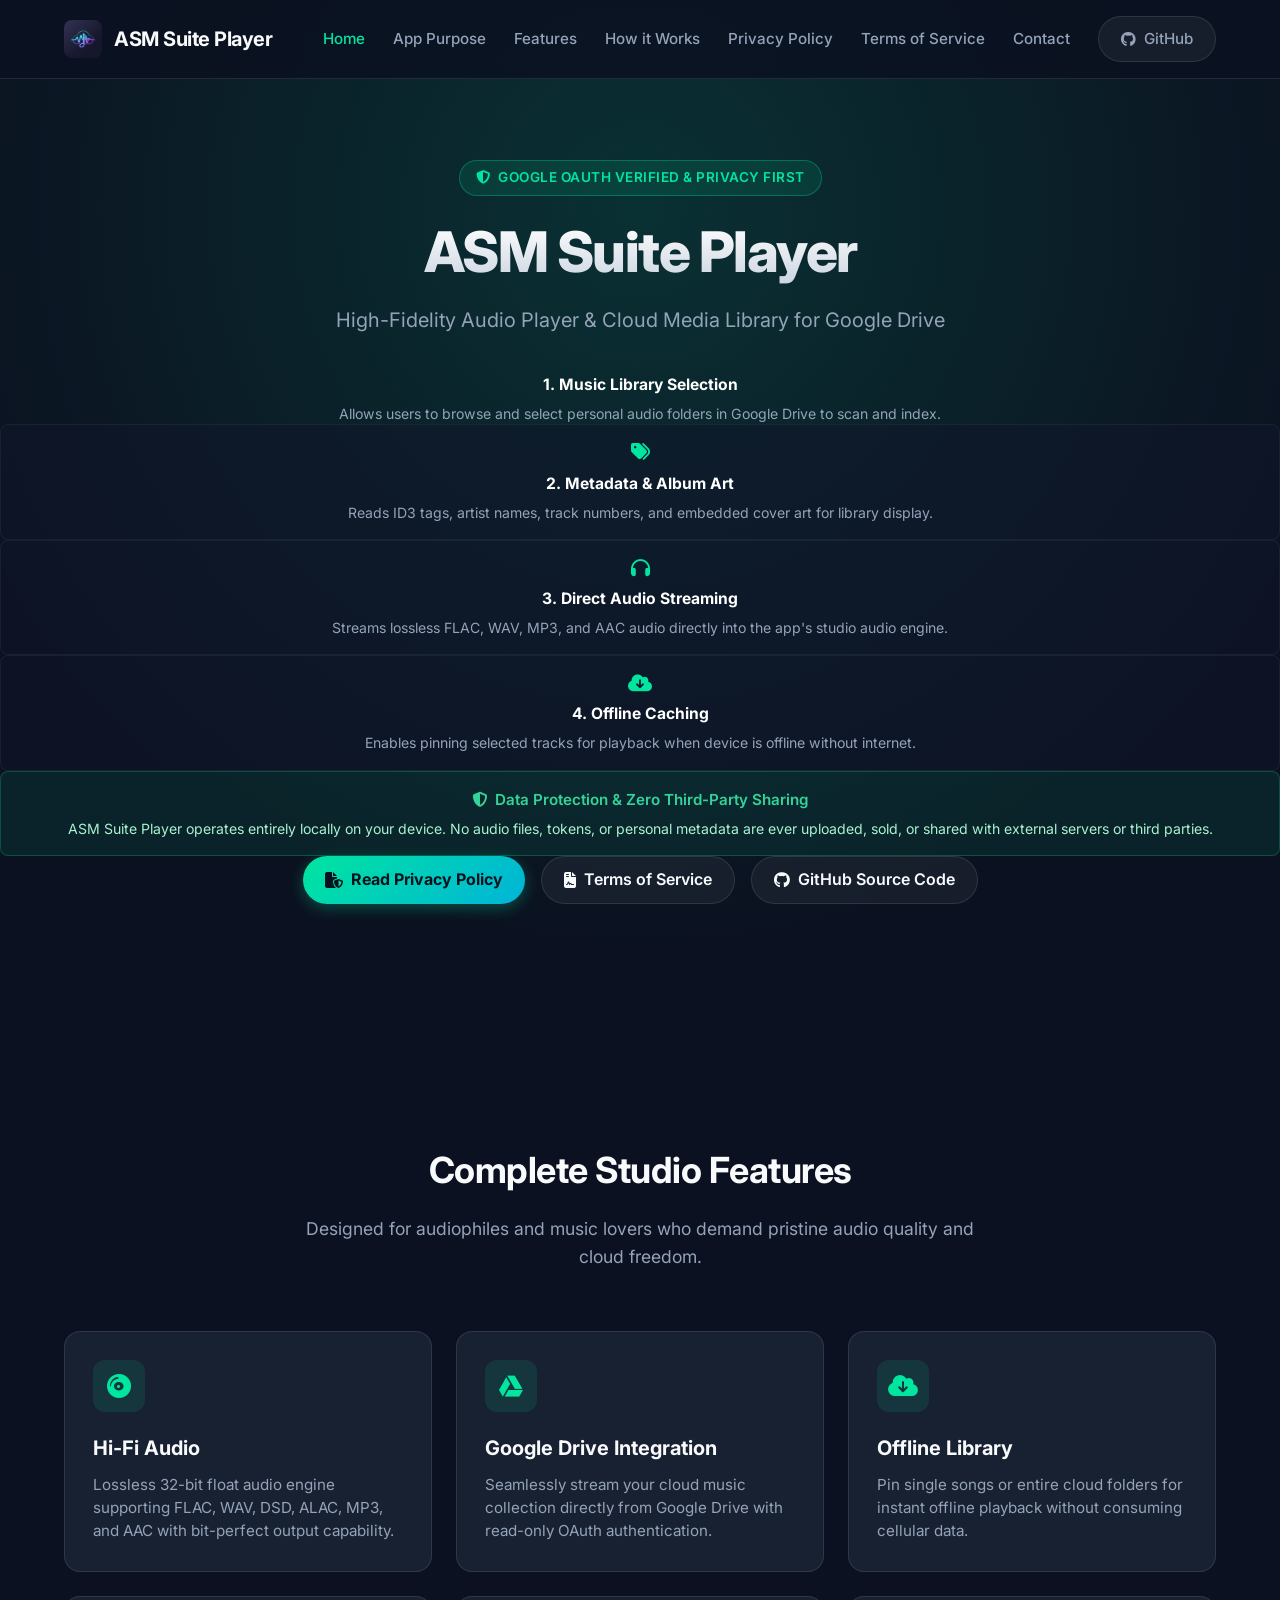
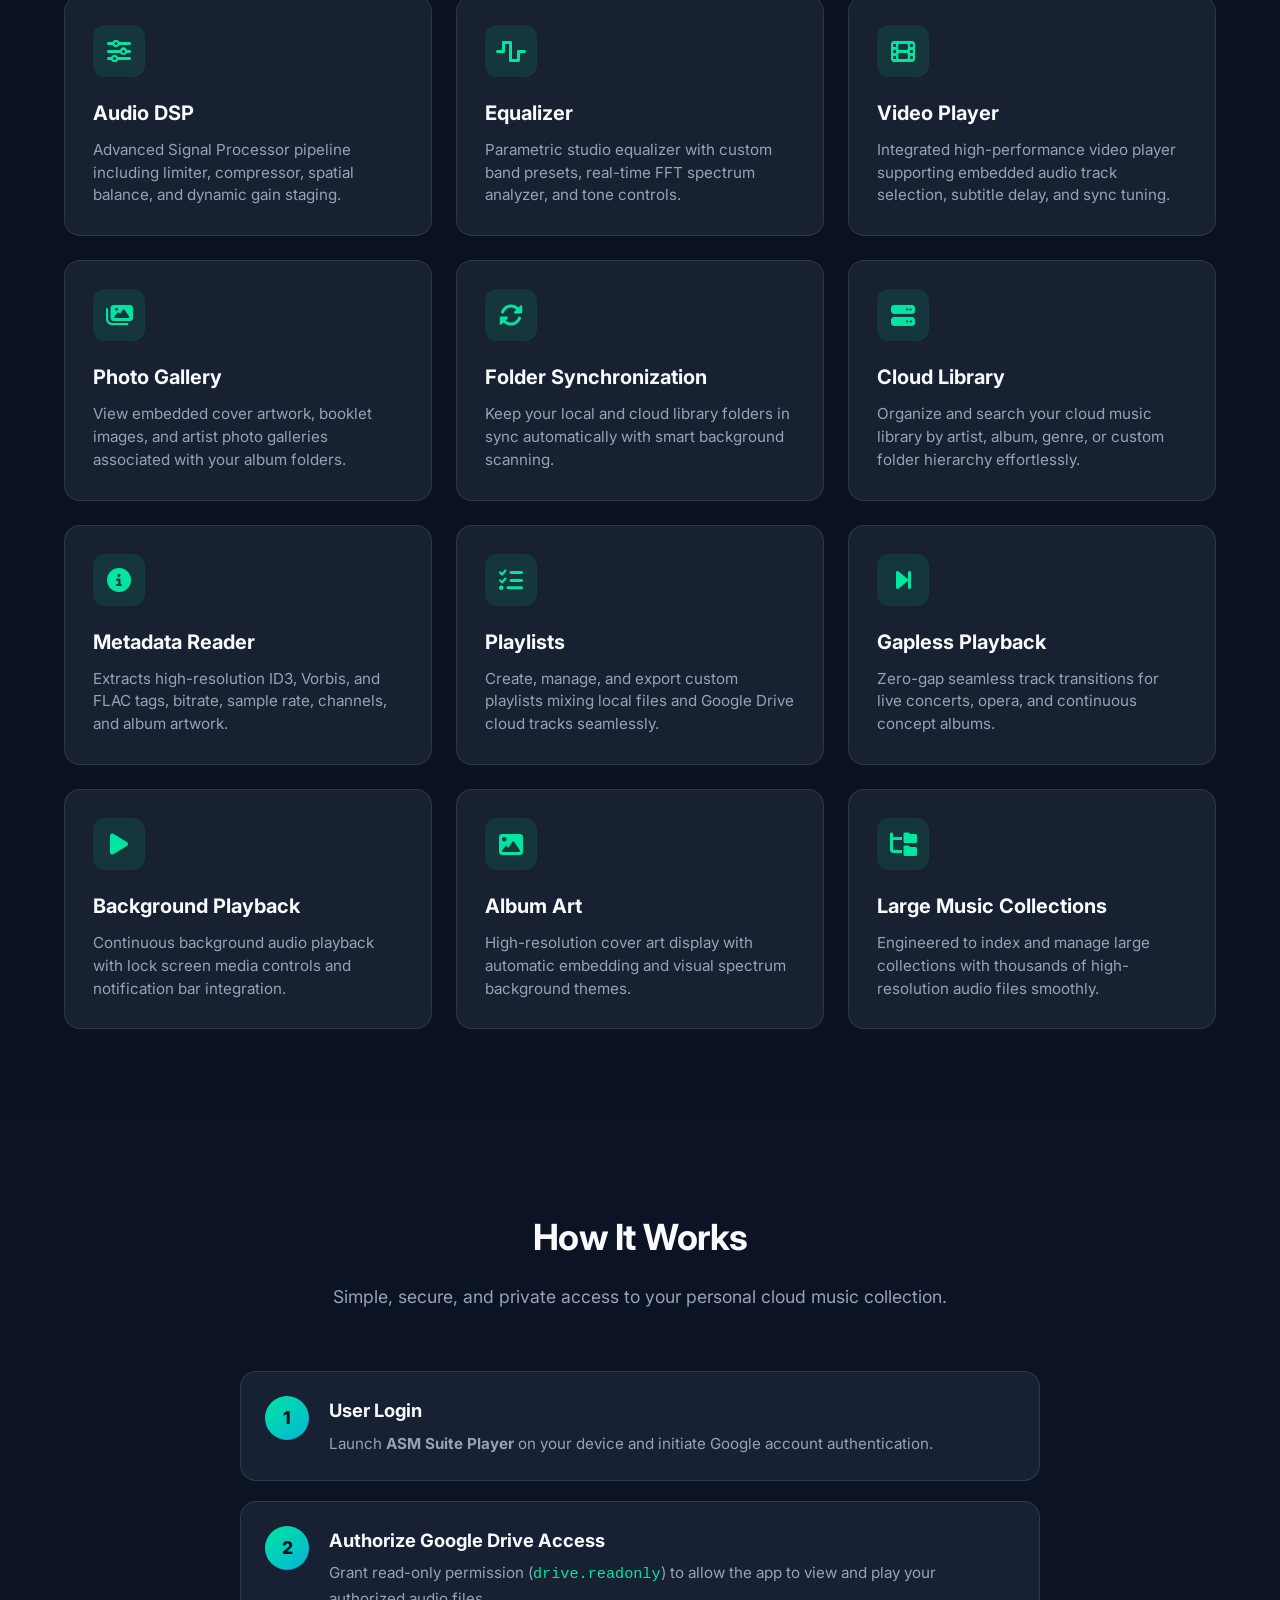
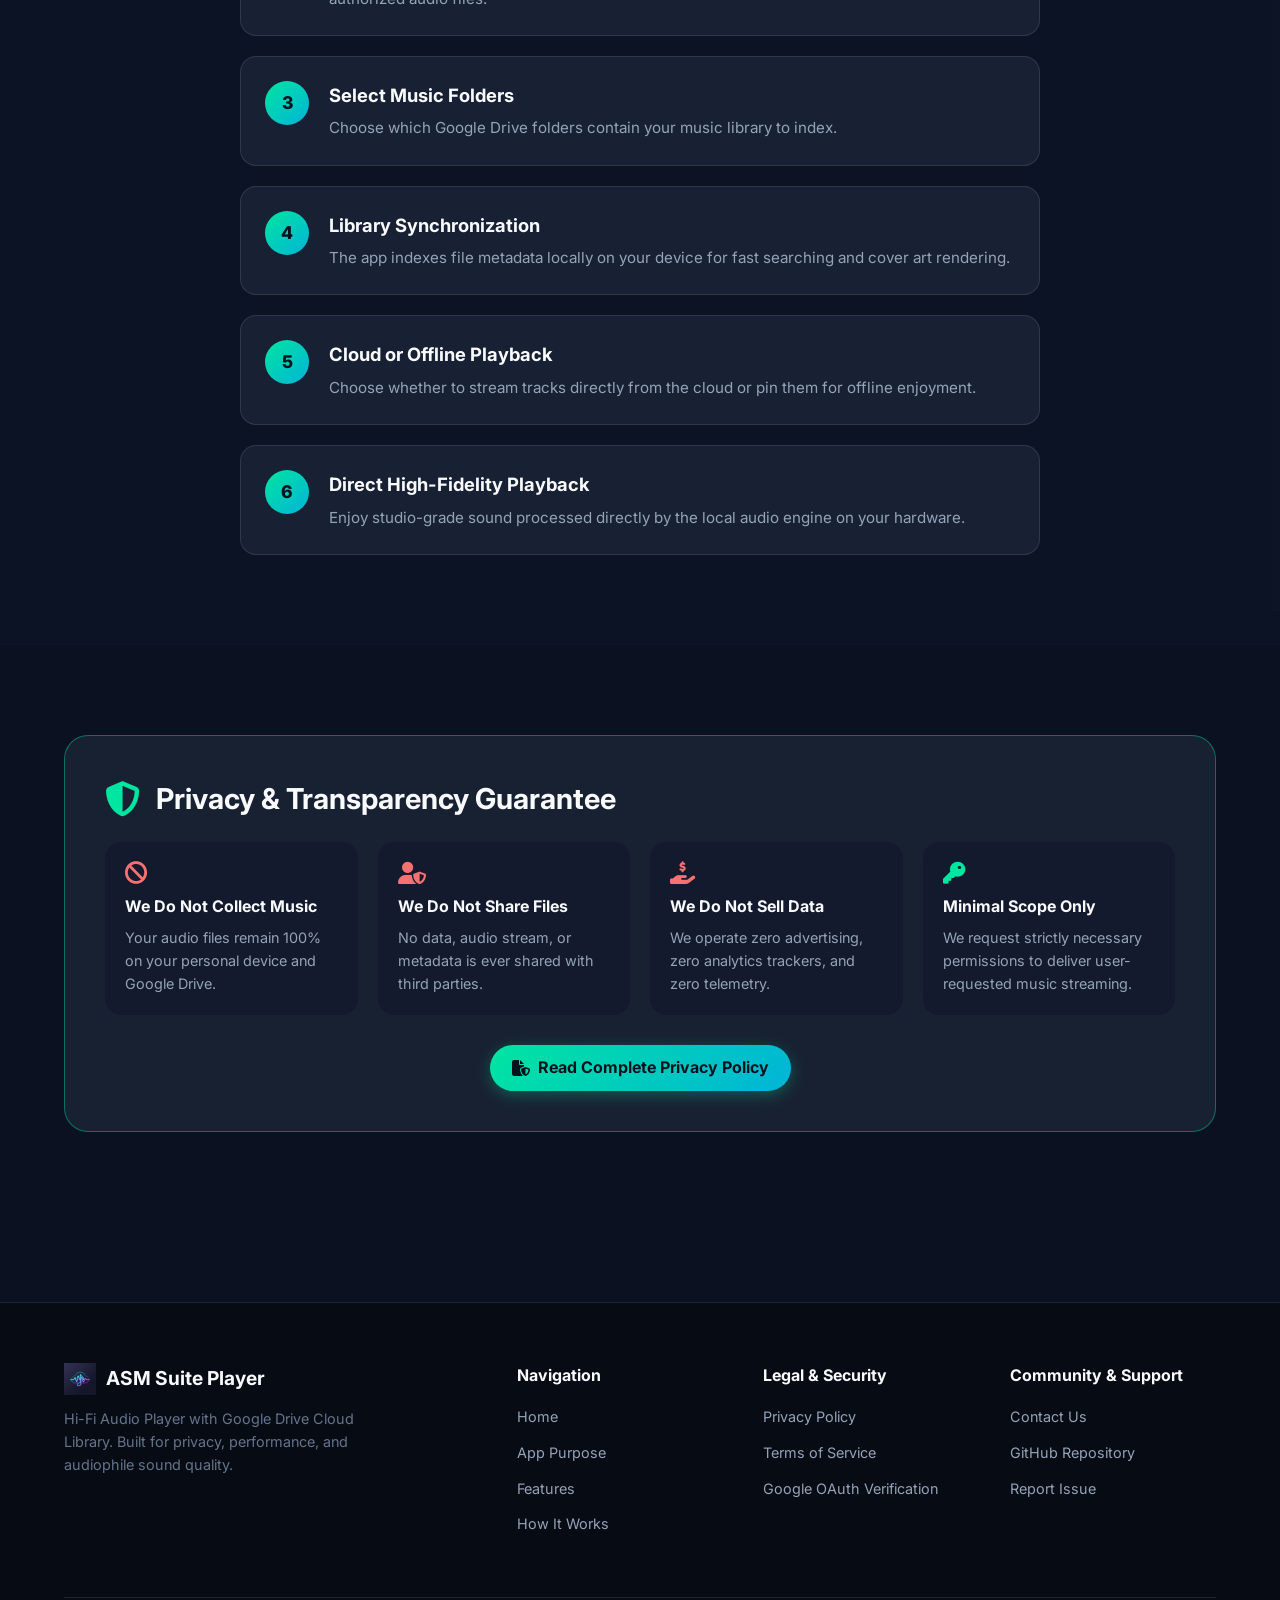
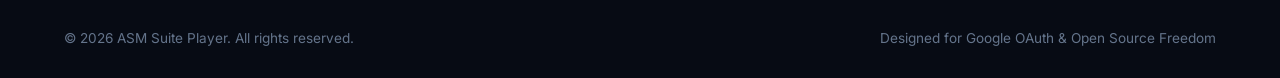
==== commit 67274ad5: "chore: update Google verification file content and simplify page title metadata" ====
--- a/index.html
+++ b/index.html
@@ -3,7 +3,7 @@
 <head>
   <meta charset="UTF-8">
   <meta name="viewport" content="width=device-width, initial-scale=1.0">
-  <title>ASM Suite Player — Official Website & Google Drive Hi-Fi Audio Player</title>
+  <title>ASM Suite Player</title>
   <meta name="description" content="ASM Suite Player is a high-fidelity audio player that connects to your Google Drive to stream, index, and play your personal music collection.">
   <meta name="keywords" content="ASM Suite Player, Google Drive music player, Hi-Fi audio player, FLAC player, DSP equalizer, offline cloud music">
   <meta name="author" content="ASM Suite Player Team">
@@ -14,7 +14,7 @@
   <!-- Open Graph / Facebook -->
   <meta property="og:type" content="website">
   <meta property="og:url" content="https://andersonfcanel.github.io/ASM-Suite-Player/">
-  <meta property="og:title" content="ASM Suite Player — Hi-Fi Audio Player with Google Drive Cloud Library">
+  <meta property="og:title" content="ASM Suite Player">
   <meta property="og:description" content="ASM Suite Player allows users to stream, index, and play their personal music collection directly from Google Drive.">
   <meta property="og:image" content="https://andersonfcanel.github.io/ASM-Suite-Player/assets/images/logo.png">
 
@@ -78,34 +78,6 @@
       <h1 class="hero-title">ASM Suite Player</h1>
       <p class="hero-subtitle">High-Fidelity Audio Player & Cloud Media Library for Google Drive</p>
 
-      <!-- EXPLICIT APPLICATION PURPOSE BOX FOR GOOGLE VERIFICATION -->
-      <div style="background: rgba(15, 23, 42, 0.95); border: 2px solid var(--accent-cyan); border-radius: var(--radius-lg); padding: 36px; margin: 0 auto 36px; max-width: 950px; text-align: left; box-shadow: 0 10px 30px rgba(6, 182, 212, 0.15);" id="purpose">
-        <div style="display: flex; align-items: center; gap: 14px; margin-bottom: 20px; border-bottom: 1px solid rgba(255,255,255,0.1); padding-bottom: 16px;">
-          <i class="fa-solid fa-circle-info" style="font-size: 2.2rem; color: var(--accent-cyan);"></i>
-          <div>
-            <h2 style="font-size: 1.6rem; color: #FFFFFF; margin: 0;">Application Purpose & Google Drive API Integration</h2>
-            <span style="color: var(--accent-cyan); font-size: 0.9rem; font-weight: 600;">Official OAuth 2.0 Scope Disclosure for ASM Suite Player</span>
-          </div>
-        </div>
-
-        <p style="color: #F1F5F9; font-size: 1.08rem; line-height: 1.7; margin-bottom: 20px;">
-          <strong>ASM Suite Player</strong> is a high-fidelity audiophile music player for Android and Windows. The application's core purpose is to allow users to play, organize, and stream their personal digital audio library stored in their <strong>Google Drive</strong> account.
-        </p>
-
-        <div style="background: rgba(30, 41, 59, 0.7); border-left: 4px solid var(--accent-cyan); padding: 18px 22px; border-radius: 0 8px 8px 0; margin-bottom: 24px;">
-          <h3 style="color: #FFFFFF; font-size: 1.1rem; margin: 0 0 10px 0; display: flex; align-items: center; gap: 8px;">
-            <i class="fa-brands fa-google-drive" style="color: var(--accent-cyan);"></i>
-            Google Drive OAuth Scope Requested:
-          </h3>
-          <code style="background: rgba(15, 23, 42, 0.9); padding: 6px 12px; border-radius: 6px; color: var(--accent-cyan); font-size: 0.95rem; font-family: monospace; display: inline-block; margin-bottom: 10px;">https://www.googleapis.com/auth/drive.readonly</code>
-          <p style="color: #CBD5E1; font-size: 0.95rem; line-height: 1.6; margin: 0;">
-            This permission grants <strong>ASM Suite Player</strong> <em>read-only</em> access to files in the user's Google Drive. The app uses this permission strictly for the following essential user-requested features:
-          </p>
-        </div>
-
-        <div style="display: grid; grid-template-columns: repeat(auto-fit, minmax(260px, 1fr)); gap: 16px; margin-bottom: 24px;">
-          <div style="background: rgba(15, 23, 42, 0.6); padding: 16px; border-radius: 8px; border: 1px solid rgba(255,255,255,0.05);">
-            <i class="fa-solid fa-folder-open" style="color: var(--accent-cyan); font-size: 1.2rem; margin-bottom: 8px;"></i>
             <h4 style="color: #FFFFFF; margin: 0 0 6px 0; font-size: 0.98rem;">1. Music Library Selection</h4>
             <p style="color: #94A3B8; font-size: 0.88rem; margin: 0; line-height: 1.5;">Allows users to browse and select personal audio folders in Google Drive to scan and index.</p>
           </div>
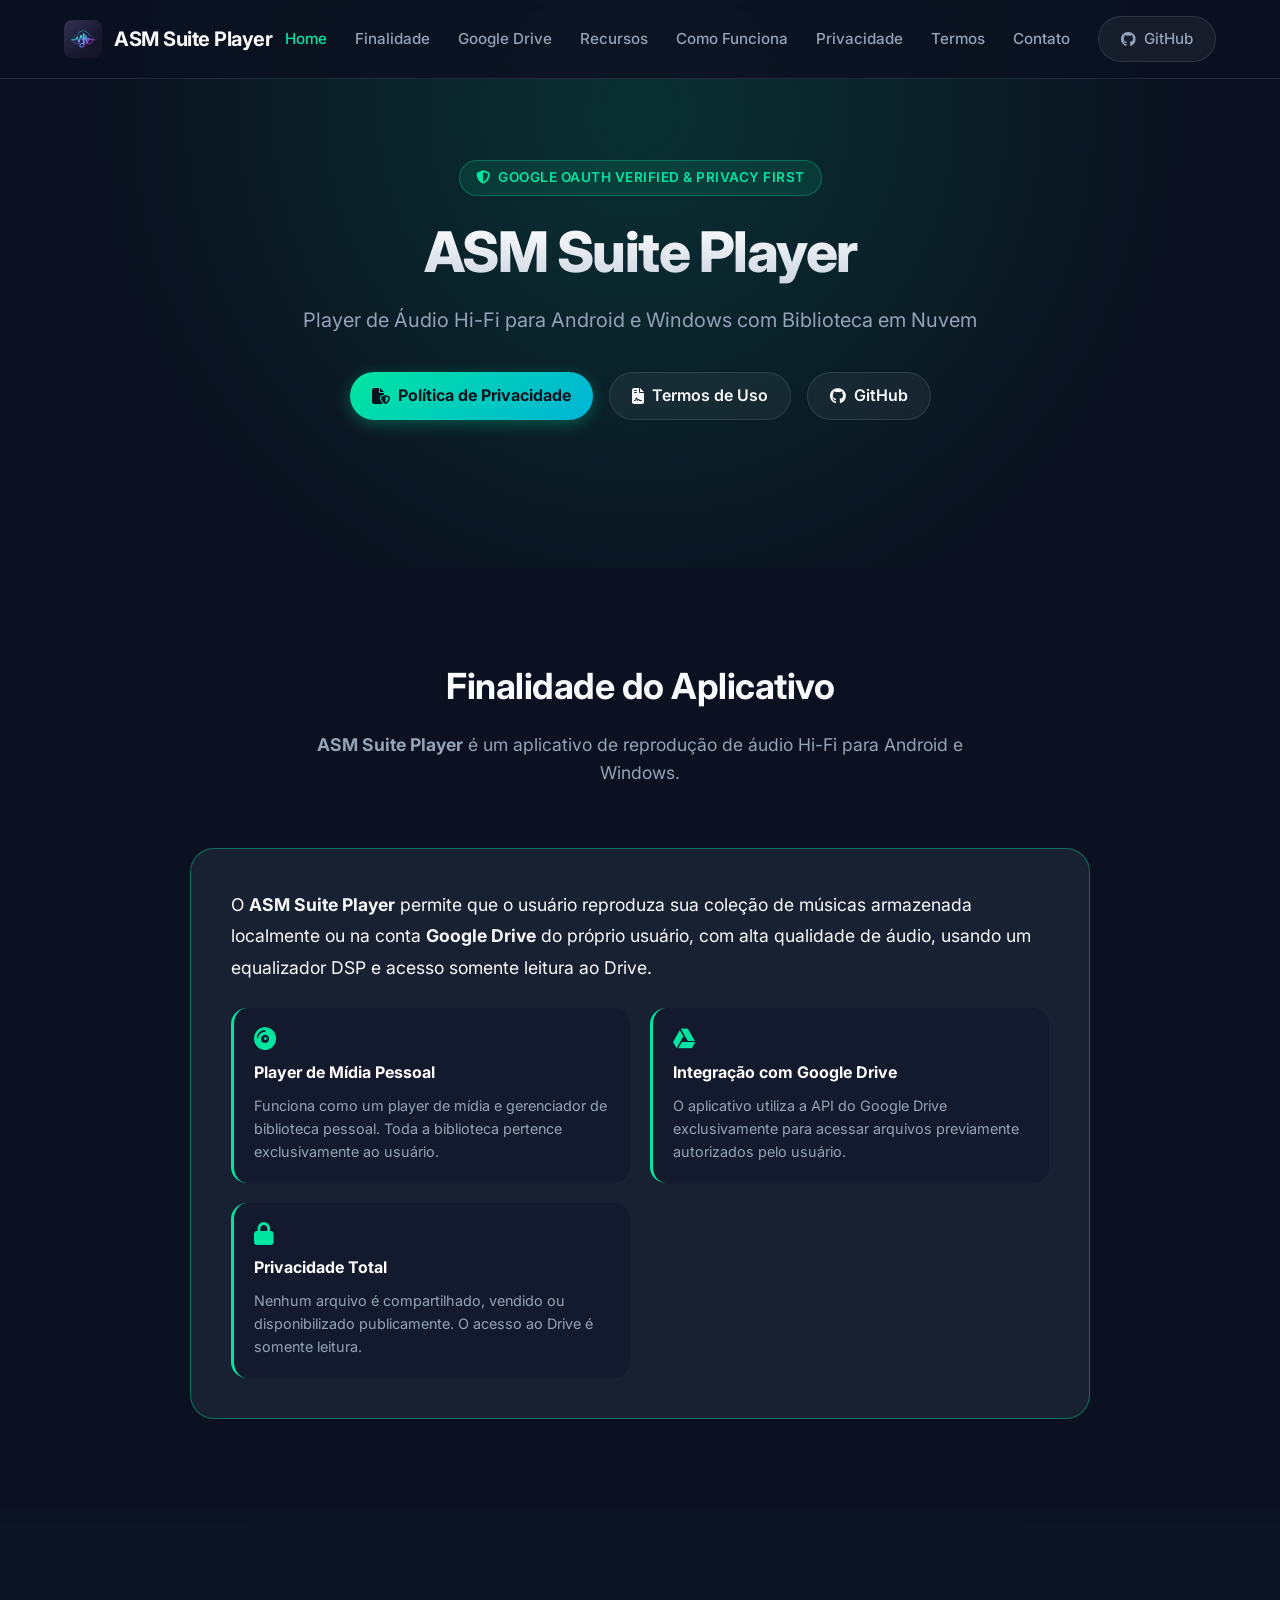
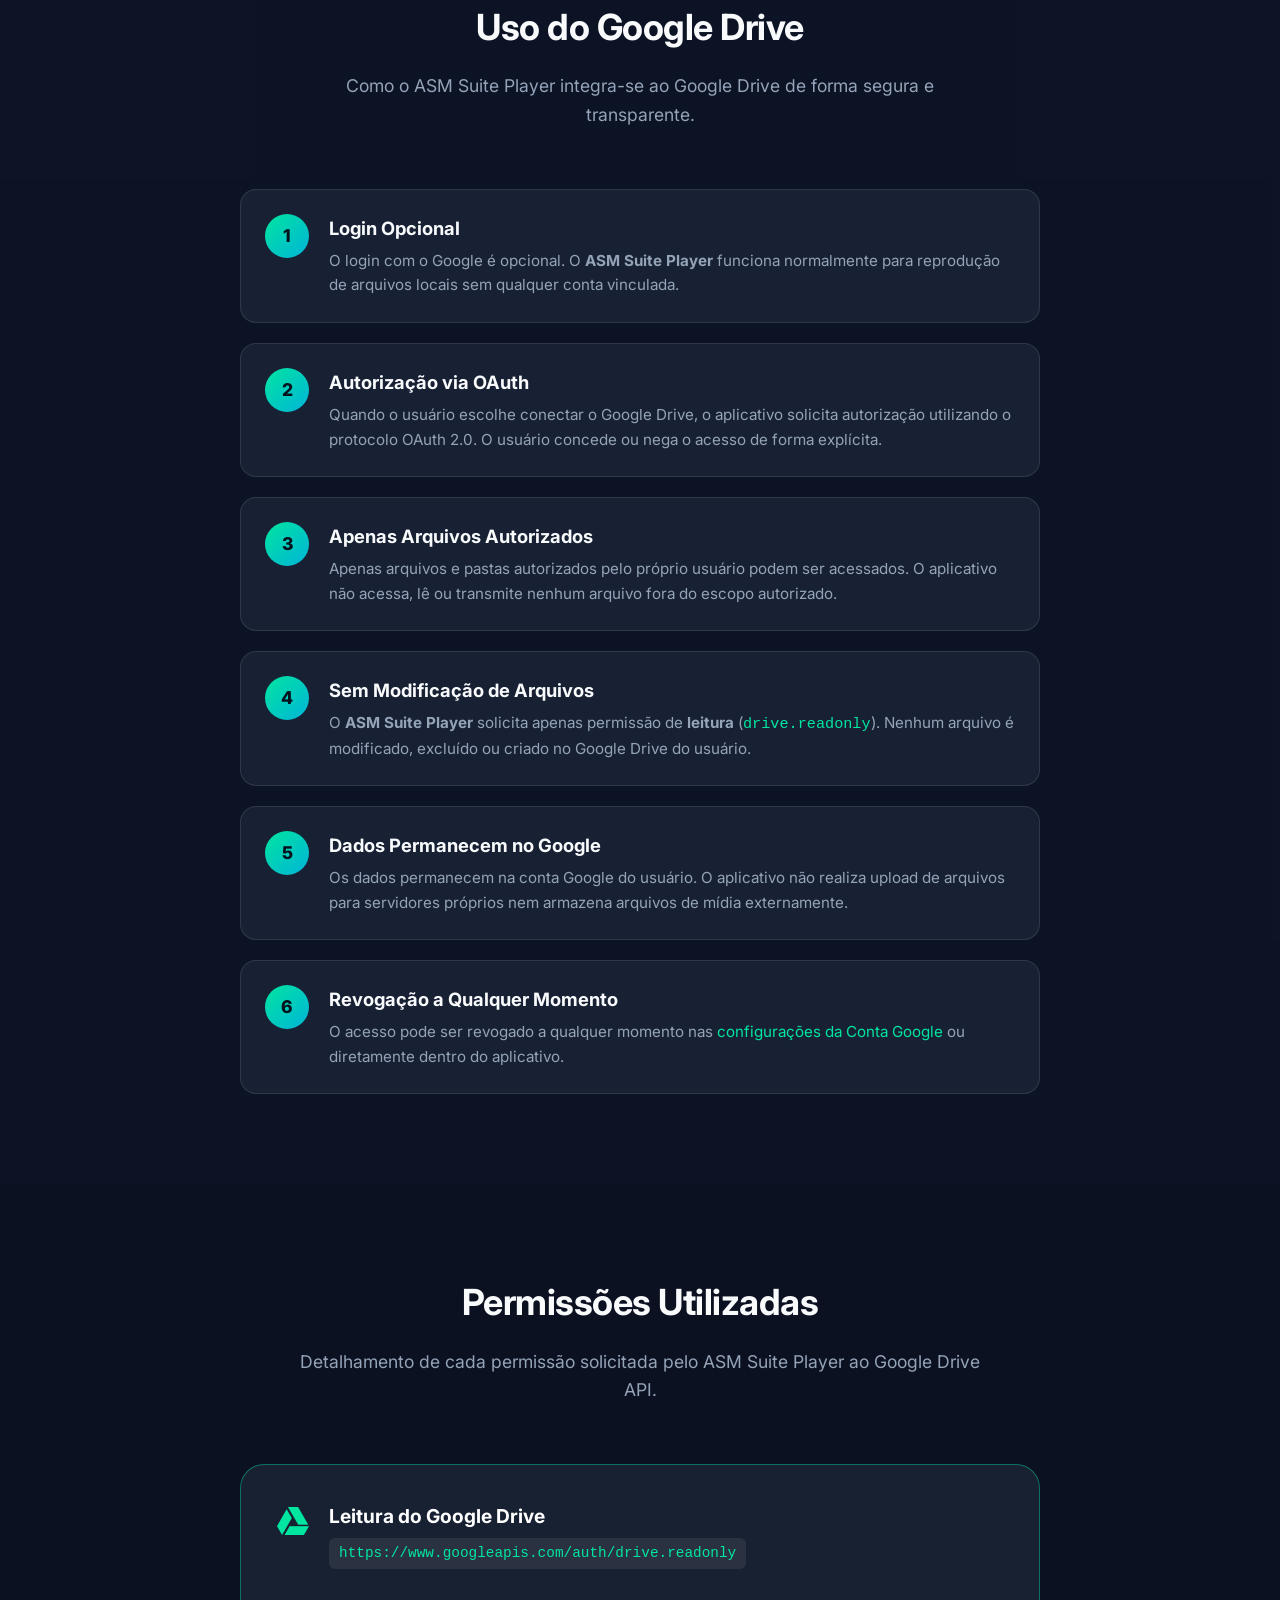
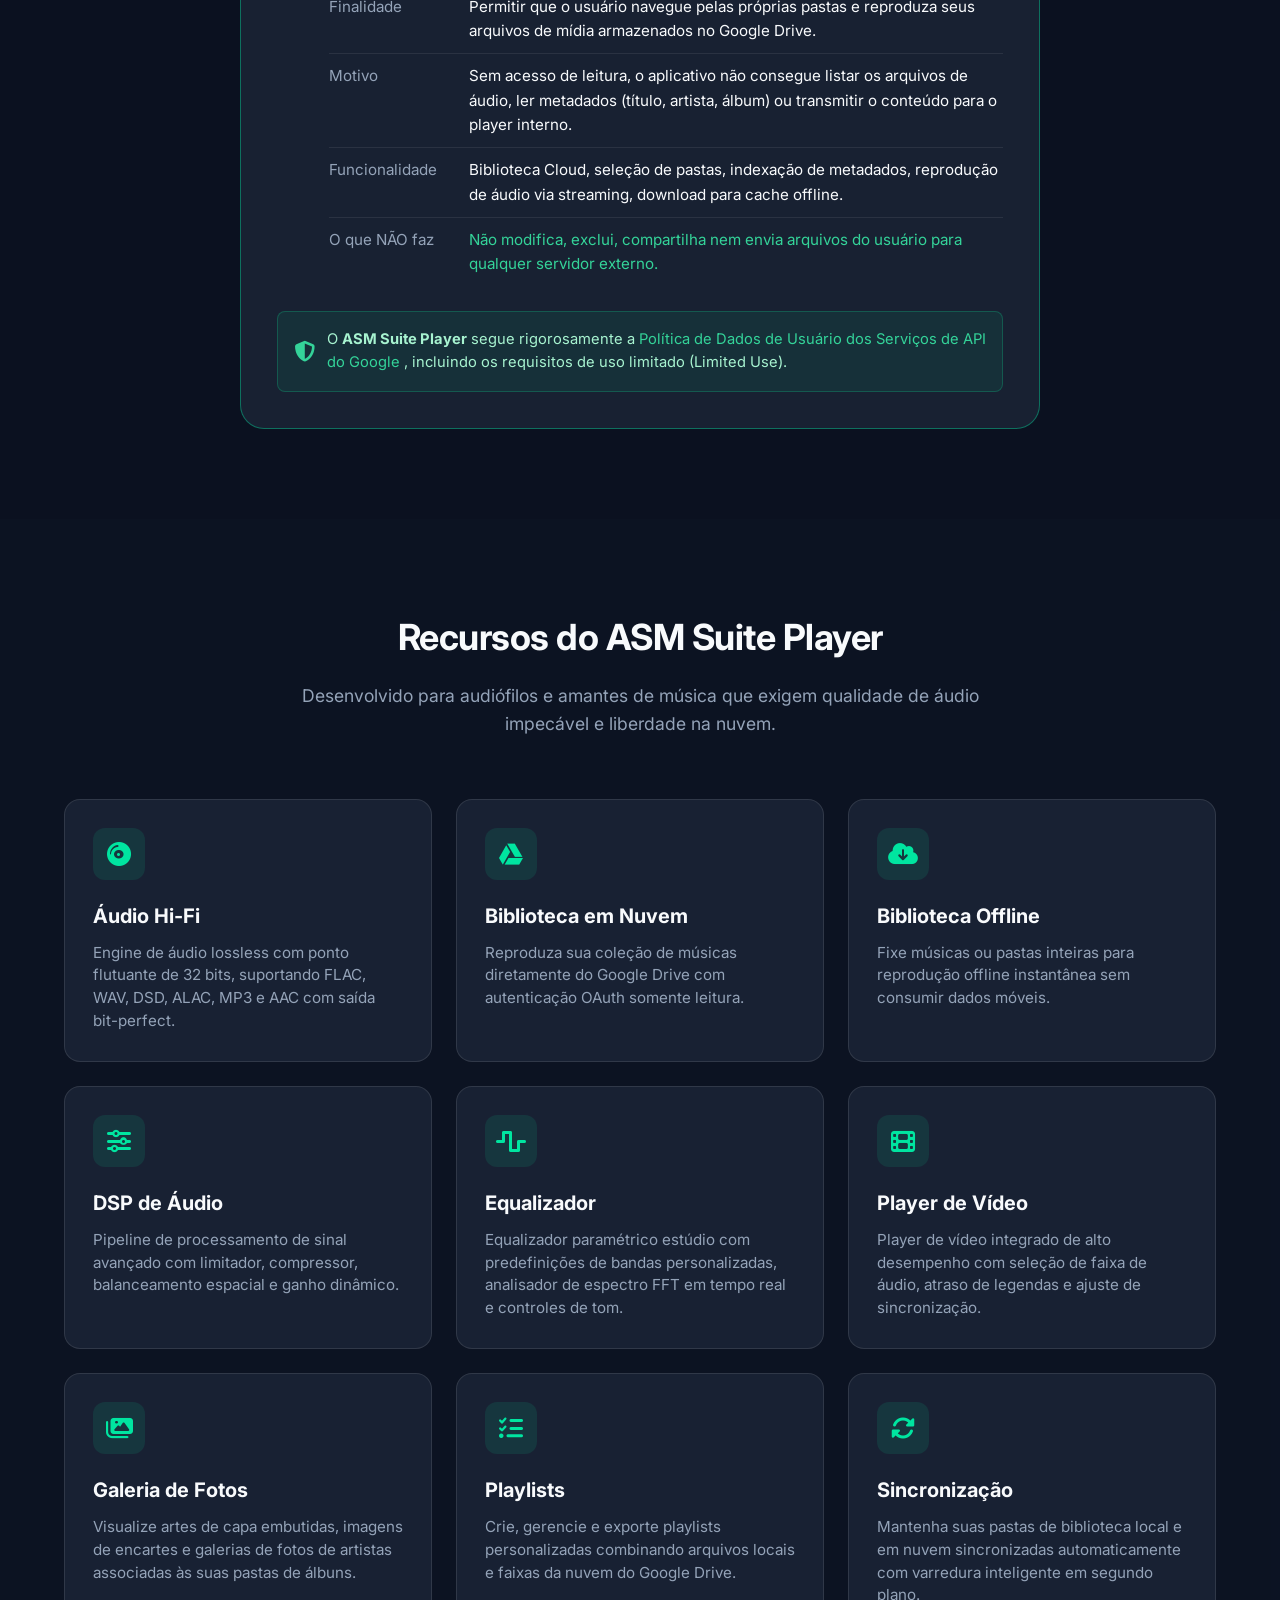
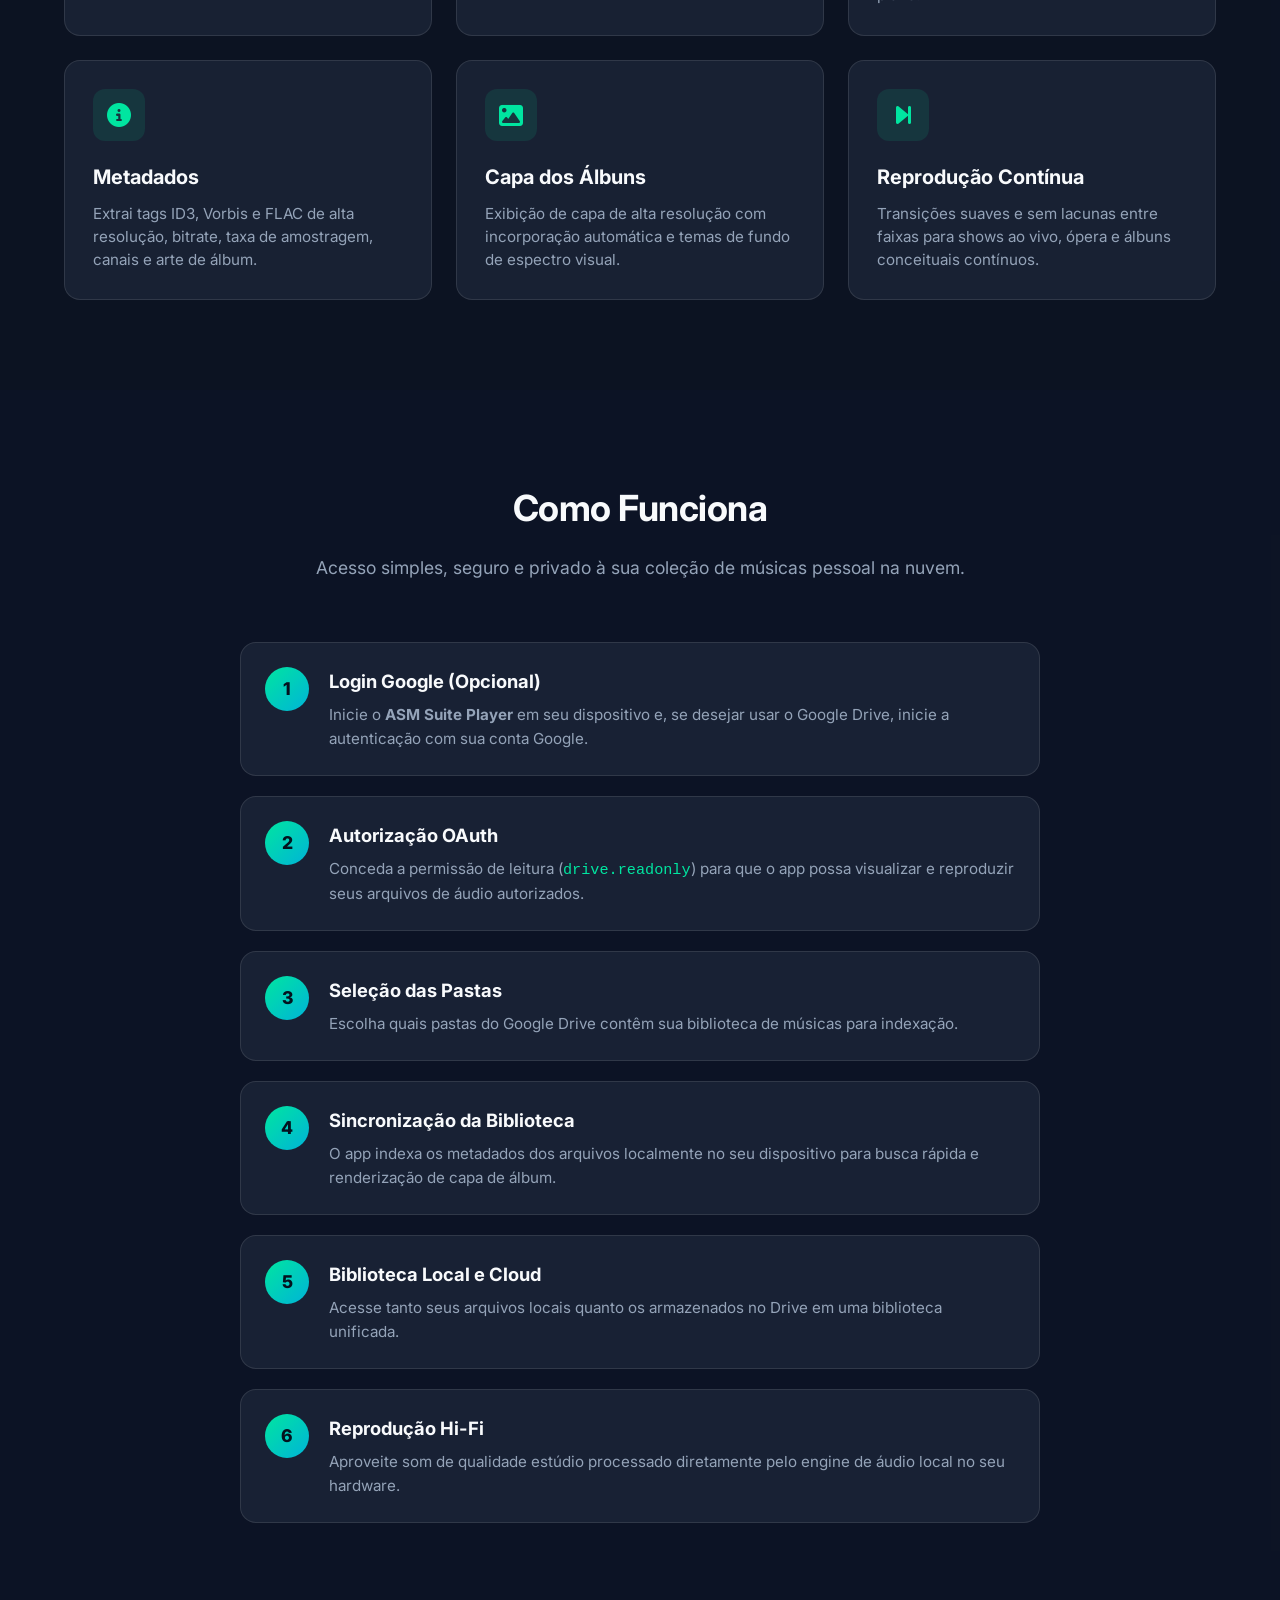
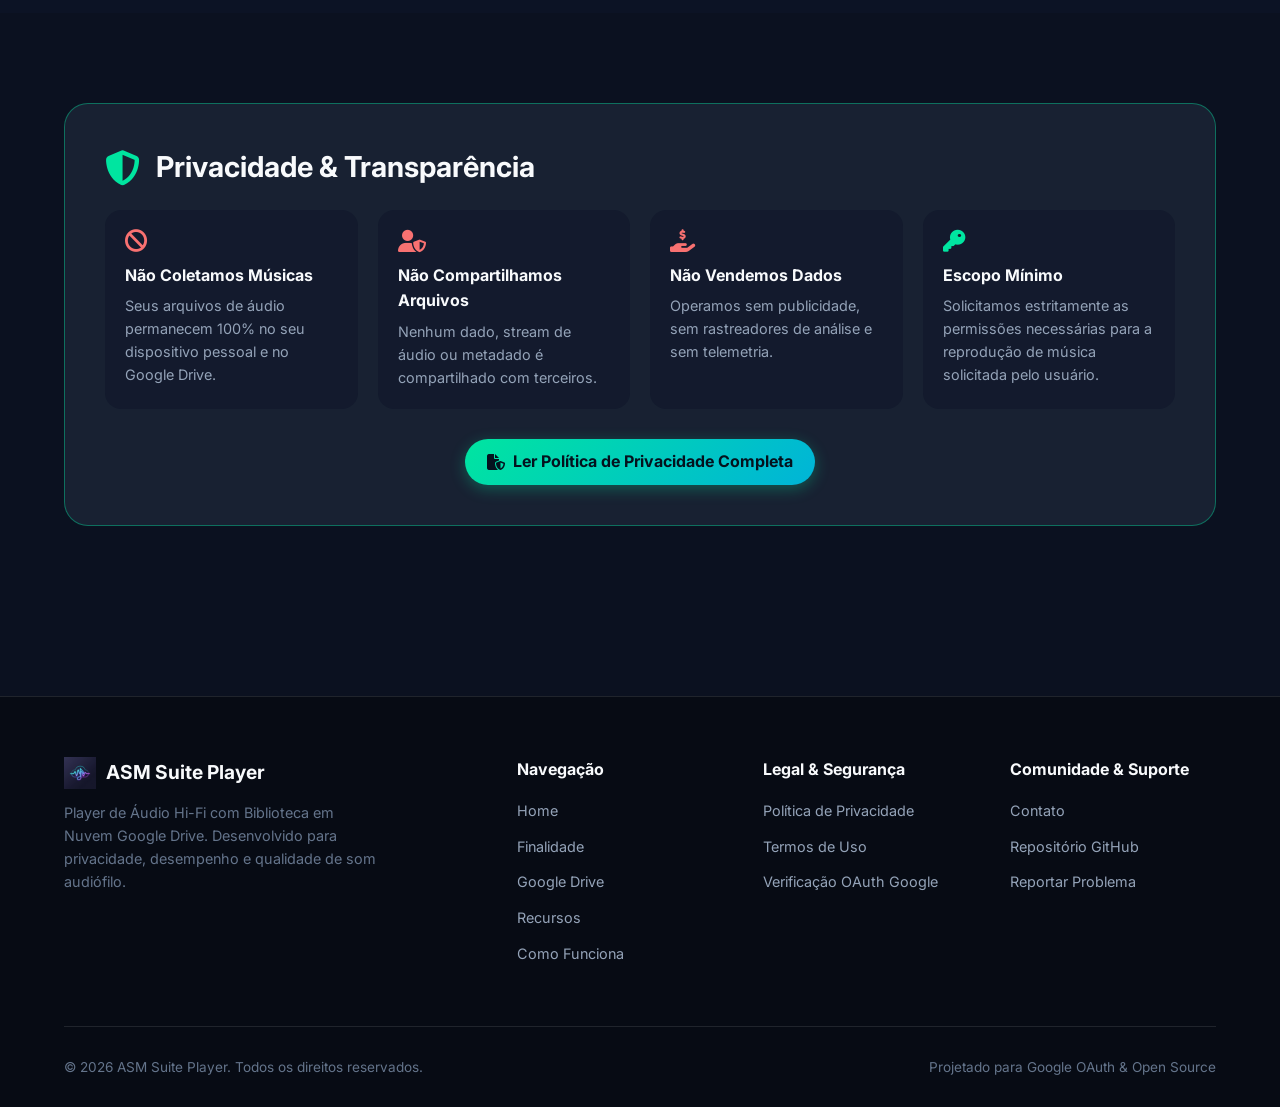
==== commit 05e6aef5: "chore: adequacao site para verificacao OAuth Google - finalidade, permissoes, privacidade, termos, J" ====
--- a/index.html
+++ b/index.html
@@ -1,27 +1,27 @@
 <!DOCTYPE html>
-<html lang="en">
+<html lang="pt-BR">
 <head>
   <meta charset="UTF-8">
   <meta name="viewport" content="width=device-width, initial-scale=1.0">
   <title>ASM Suite Player</title>
-  <meta name="description" content="ASM Suite Player is a high-fidelity audio player that connects to your Google Drive to stream, index, and play your personal music collection.">
+  <meta name="description" content="ASM Suite Player é um player de áudio Hi-Fi para Android e Windows que permite organizar, sincronizar e reproduzir arquivos de áudio armazenados localmente ou no Google Drive do usuário.">
   <meta name="keywords" content="ASM Suite Player, Google Drive music player, Hi-Fi audio player, FLAC player, DSP equalizer, offline cloud music">
-  <meta name="author" content="ASM Suite Player Team">
+  <meta name="author" content="ASM Suite Player">
   <meta name="robots" content="index, follow">
   <meta name="google-site-verification" content="google3342b60c19189181">
   <link rel="canonical" href="https://andersonfcanel.github.io/ASM-Suite-Player/">
 
-  <!-- Open Graph / Facebook -->
+  <!-- Open Graph -->
   <meta property="og:type" content="website">
   <meta property="og:url" content="https://andersonfcanel.github.io/ASM-Suite-Player/">
   <meta property="og:title" content="ASM Suite Player">
-  <meta property="og:description" content="ASM Suite Player allows users to stream, index, and play their personal music collection directly from Google Drive.">
+  <meta property="og:description" content="ASM Suite Player é um player de áudio Hi-Fi para Android e Windows que permite reproduzir sua biblioteca musical armazenada no Google Drive com acesso somente leitura.">
   <meta property="og:image" content="https://andersonfcanel.github.io/ASM-Suite-Player/assets/images/logo.png">
 
   <!-- Twitter Card -->
   <meta name="twitter:card" content="summary_large_image">
-  <meta name="twitter:title" content="ASM Suite Player — Hi-Fi Audio Player">
-  <meta name="twitter:description" content="Stream high-fidelity audio from Google Drive with studio equalizer and zero data tracking.">
+  <meta name="twitter:title" content="ASM Suite Player">
+  <meta name="twitter:description" content="Player de áudio Hi-Fi com integração ao Google Drive. Reproduza sua biblioteca pessoal com qualidade lossless e equalizador DSP.">
   <meta name="twitter:image" content="https://andersonfcanel.github.io/ASM-Suite-Player/assets/images/logo.png">
 
   <!-- Favicons & Manifest -->
@@ -36,6 +36,31 @@
 
   <!-- Stylesheet -->
   <link rel="stylesheet" href="assets/css/style.css">
+
+  <!-- JSON-LD Structured Data -->
+  <script type="application/ld+json">
+  {
+    "@context": "https://schema.org",
+    "@type": "SoftwareApplication",
+    "name": "ASM Suite Player",
+    "operatingSystem": "Android, Windows",
+    "applicationCategory": "MultimediaApplication",
+    "description": "ASM Suite Player é um player de áudio Hi-Fi para Android e Windows que permite organizar, sincronizar e reproduzir arquivos de áudio armazenados localmente ou na conta Google Drive do próprio usuário.",
+    "url": "https://andersonfcanel.github.io/ASM-Suite-Player/",
+    "author": {
+      "@type": "Person",
+      "name": "Anderson F. Canel"
+    },
+    "offers": {
+      "@type": "Offer",
+      "price": "0",
+      "priceCurrency": "BRL"
+    },
+    "sameAs": [
+      "https://github.com/AndersonFCanel/ASM-Suite-Player"
+    ]
+  }
+  </script>
 </head>
 <body>
 
@@ -53,12 +78,13 @@
 
       <ul class="nav-links" id="navLinks">
         <li><a href="index.html" class="active">Home</a></li>
-        <li><a href="#purpose">App Purpose</a></li>
-        <li><a href="#features">Features</a></li>
-        <li><a href="#how-it-works">How it Works</a></li>
-        <li><a href="privacy.html">Privacy Policy</a></li>
-        <li><a href="terms.html">Terms of Service</a></li>
-        <li><a href="contact.html">Contact</a></li>
+        <li><a href="#purpose">Finalidade</a></li>
+        <li><a href="#google-drive-usage">Google Drive</a></li>
+        <li><a href="#features">Recursos</a></li>
+        <li><a href="#how-it-works">Como Funciona</a></li>
+        <li><a href="privacy.html">Privacidade</a></li>
+        <li><a href="terms.html">Termos</a></li>
+        <li><a href="contact.html">Contato</a></li>
         <li>
           <a href="https://github.com/AndersonFCanel/ASM-Suite-Player" target="_blank" rel="noopener" class="btn-outline">
             <i class="fa-brands fa-github"></i> GitHub
@@ -72,211 +98,312 @@
   <section class="hero">
     <div class="container">
       <div class="hero-badge">
-        <i class="fa-solid fa-shield-halved"></i> Google OAuth Verified & Privacy First
+        <i class="fa-solid fa-shield-halved"></i> Google OAuth Verified &amp; Privacy First
       </div>
 
       <h1 class="hero-title">ASM Suite Player</h1>
-      <p class="hero-subtitle">High-Fidelity Audio Player & Cloud Media Library for Google Drive</p>
-
-            <h4 style="color: #FFFFFF; margin: 0 0 6px 0; font-size: 0.98rem;">1. Music Library Selection</h4>
-            <p style="color: #94A3B8; font-size: 0.88rem; margin: 0; line-height: 1.5;">Allows users to browse and select personal audio folders in Google Drive to scan and index.</p>
-          </div>
-
-          <div style="background: rgba(15, 23, 42, 0.6); padding: 16px; border-radius: 8px; border: 1px solid rgba(255,255,255,0.05);">
-            <i class="fa-solid fa-tags" style="color: var(--accent-cyan); font-size: 1.2rem; margin-bottom: 8px;"></i>
-            <h4 style="color: #FFFFFF; margin: 0 0 6px 0; font-size: 0.98rem;">2. Metadata & Album Art</h4>
-            <p style="color: #94A3B8; font-size: 0.88rem; margin: 0; line-height: 1.5;">Reads ID3 tags, artist names, track numbers, and embedded cover art for library display.</p>
-          </div>
-
-          <div style="background: rgba(15, 23, 42, 0.6); padding: 16px; border-radius: 8px; border: 1px solid rgba(255,255,255,0.05);">
-            <i class="fa-solid fa-headphones" style="color: var(--accent-cyan); font-size: 1.2rem; margin-bottom: 8px;"></i>
-            <h4 style="color: #FFFFFF; margin: 0 0 6px 0; font-size: 0.98rem;">3. Direct Audio Streaming</h4>
-            <p style="color: #94A3B8; font-size: 0.88rem; margin: 0; line-height: 1.5;">Streams lossless FLAC, WAV, MP3, and AAC audio directly into the app's studio audio engine.</p>
-          </div>
-
-          <div style="background: rgba(15, 23, 42, 0.6); padding: 16px; border-radius: 8px; border: 1px solid rgba(255,255,255,0.05);">
-            <i class="fa-solid fa-cloud-arrow-down" style="color: var(--accent-cyan); font-size: 1.2rem; margin-bottom: 8px;"></i>
-            <h4 style="color: #FFFFFF; margin: 0 0 6px 0; font-size: 0.98rem;">4. Offline Caching</h4>
-            <p style="color: #94A3B8; font-size: 0.88rem; margin: 0; line-height: 1.5;">Enables pinning selected tracks for playback when device is offline without internet.</p>
-          </div>
-        </div>
-
-        <div style="background: rgba(16, 185, 129, 0.1); border: 1px solid rgba(16, 185, 129, 0.3); border-radius: 8px; padding: 16px; text-align: center;">
-          <p style="color: #34D399; font-size: 0.95rem; font-weight: 600; margin: 0; display: flex; align-items: center; justify-content: center; gap: 8px;">
-            <i class="fa-solid fa-shield-halved"></i> Data Protection & Zero Third-Party Sharing
-          </p>
-          <p style="color: #A7F3D0; font-size: 0.88rem; margin: 6px 0 0 0; line-height: 1.5;">
-            ASM Suite Player operates entirely locally on your device. No audio files, tokens, or personal metadata are ever uploaded, sold, or shared with external servers or third parties.
-          </p>
-        </div>
-      </div>
+      <p class="hero-subtitle">Player de Áudio Hi-Fi para Android e Windows com Biblioteca em Nuvem</p>
 
       <div class="hero-actions">
         <a href="privacy.html" class="btn-cta">
-          <i class="fa-solid fa-file-shield"></i> Read Privacy Policy
+          <i class="fa-solid fa-file-shield"></i> Política de Privacidade
         </a>
         <a href="terms.html" class="btn-outline">
-          <i class="fa-solid fa-file-contract"></i> Terms of Service
+          <i class="fa-solid fa-file-contract"></i> Termos de Uso
         </a>
         <a href="https://github.com/AndersonFCanel/ASM-Suite-Player" target="_blank" rel="noopener" class="btn-outline">
-          <i class="fa-brands fa-github"></i> GitHub Source Code
+          <i class="fa-brands fa-github"></i> GitHub
         </a>
       </div>
     </div>
   </section>
 
-  <!-- Features Section -->
-  <section class="section" id="features">
-    <div class="container">
-      <h2 class="section-title">Complete Studio Features</h2>
-      <p class="section-subtitle">Designed for audiophiles and music lovers who demand pristine audio quality and cloud freedom.</p>
+  <!-- ===== SEÇÃO 1: FINALIDADE DO APLICATIVO ===== -->
+  <section class="section" id="purpose">
+    <div class="container">
+      <h2 class="section-title">Finalidade do Aplicativo</h2>
+      <p class="section-subtitle">
+        <strong>ASM Suite Player</strong> é um aplicativo de reprodução de áudio Hi-Fi para Android e Windows.
+      </p>
+
+      <div style="background: var(--bg-card); border: 1px solid var(--border-active); border-radius: var(--radius-lg); padding: 40px; max-width: 900px; margin: 0 auto;" class="glassmorphism">
+        <p style="color: var(--text-primary); font-size: 1.1rem; line-height: 1.8; margin-bottom: 24px;">
+          O <strong>ASM Suite Player</strong> permite que o usuário reproduza sua coleção de músicas
+          armazenada localmente ou na conta <strong>Google Drive</strong> do próprio usuário,
+          com alta qualidade de áudio, usando um equalizador DSP e acesso somente leitura ao Drive.
+        </p>
+
+        <div style="display: grid; grid-template-columns: repeat(auto-fit, minmax(260px, 1fr)); gap: 20px;">
+          <div style="background: rgba(15,23,42,0.6); padding: 20px; border-radius: var(--radius-md); border-left: 3px solid var(--accent-cyan);">
+            <i class="fa-solid fa-compact-disc" style="color: var(--accent-cyan); font-size: 1.4rem; margin-bottom: 10px;"></i>
+            <h3 style="color: #fff; font-size: 1rem; margin: 0 0 8px;">Player de Mídia Pessoal</h3>
+            <p style="color: var(--text-muted); font-size: 0.9rem; margin: 0; line-height: 1.6;">
+              Funciona como um player de mídia e gerenciador de biblioteca pessoal. Toda a biblioteca pertence exclusivamente ao usuário.
+            </p>
+          </div>
+
+          <div style="background: rgba(15,23,42,0.6); padding: 20px; border-radius: var(--radius-md); border-left: 3px solid var(--accent-cyan);">
+            <i class="fa-brands fa-google-drive" style="color: var(--accent-cyan); font-size: 1.4rem; margin-bottom: 10px;"></i>
+            <h3 style="color: #fff; font-size: 1rem; margin: 0 0 8px;">Integração com Google Drive</h3>
+            <p style="color: var(--text-muted); font-size: 0.9rem; margin: 0; line-height: 1.6;">
+              O aplicativo utiliza a API do Google Drive exclusivamente para acessar arquivos previamente autorizados pelo usuário.
+            </p>
+          </div>
+
+          <div style="background: rgba(15,23,42,0.6); padding: 20px; border-radius: var(--radius-md); border-left: 3px solid var(--accent-cyan);">
+            <i class="fa-solid fa-lock" style="color: var(--accent-cyan); font-size: 1.4rem; margin-bottom: 10px;"></i>
+            <h3 style="color: #fff; font-size: 1rem; margin: 0 0 8px;">Privacidade Total</h3>
+            <p style="color: var(--text-muted); font-size: 0.9rem; margin: 0; line-height: 1.6;">
+              Nenhum arquivo é compartilhado, vendido ou disponibilizado publicamente. O acesso ao Drive é somente leitura.
+            </p>
+          </div>
+        </div>
+      </div>
+    </div>
+  </section>
+
+  <!-- ===== SEÇÃO 2: USO DO GOOGLE DRIVE ===== -->
+  <section class="section" id="google-drive-usage" style="background: rgba(15, 23, 42, 0.5);">
+    <div class="container">
+      <h2 class="section-title">Uso do Google Drive</h2>
+      <p class="section-subtitle">Como o ASM Suite Player integra-se ao Google Drive de forma segura e transparente.</p>
+
+      <div class="workflow-steps">
+        <div class="step-item">
+          <div class="step-number">1</div>
+          <div class="step-content">
+            <h3>Login Opcional</h3>
+            <p>O login com o Google é opcional. O <strong>ASM Suite Player</strong> funciona normalmente para reprodução de arquivos locais sem qualquer conta vinculada.</p>
+          </div>
+        </div>
+
+        <div class="step-item">
+          <div class="step-number">2</div>
+          <div class="step-content">
+            <h3>Autorização via OAuth</h3>
+            <p>Quando o usuário escolhe conectar o Google Drive, o aplicativo solicita autorização utilizando o protocolo OAuth 2.0. O usuário concede ou nega o acesso de forma explícita.</p>
+          </div>
+        </div>
+
+        <div class="step-item">
+          <div class="step-number">3</div>
+          <div class="step-content">
+            <h3>Apenas Arquivos Autorizados</h3>
+            <p>Apenas arquivos e pastas autorizados pelo próprio usuário podem ser acessados. O aplicativo não acessa, lê ou transmite nenhum arquivo fora do escopo autorizado.</p>
+          </div>
+        </div>
+
+        <div class="step-item">
+          <div class="step-number">4</div>
+          <div class="step-content">
+            <h3>Sem Modificação de Arquivos</h3>
+            <p>O <strong>ASM Suite Player</strong> solicita apenas permissão de <strong>leitura</strong> (<code style="color: var(--accent-cyan);">drive.readonly</code>). Nenhum arquivo é modificado, excluído ou criado no Google Drive do usuário.</p>
+          </div>
+        </div>
+
+        <div class="step-item">
+          <div class="step-number">5</div>
+          <div class="step-content">
+            <h3>Dados Permanecem no Google</h3>
+            <p>Os dados permanecem na conta Google do usuário. O aplicativo não realiza upload de arquivos para servidores próprios nem armazena arquivos de mídia externamente.</p>
+          </div>
+        </div>
+
+        <div class="step-item">
+          <div class="step-number">6</div>
+          <div class="step-content">
+            <h3>Revogação a Qualquer Momento</h3>
+            <p>O acesso pode ser revogado a qualquer momento nas <a href="https://myaccount.google.com/permissions" target="_blank" rel="noopener" style="color: var(--accent-cyan);">configurações da Conta Google</a> ou diretamente dentro do aplicativo.</p>
+          </div>
+        </div>
+      </div>
+    </div>
+  </section>
+
+  <!-- ===== SEÇÃO 3: PERMISSÕES UTILIZADAS ===== -->
+  <section class="section" id="permissions">
+    <div class="container">
+      <h2 class="section-title">Permissões Utilizadas</h2>
+      <p class="section-subtitle">Detalhamento de cada permissão solicitada pelo ASM Suite Player ao Google Drive API.</p>
+
+      <div style="max-width: 800px; margin: 0 auto;">
+        <div style="background: var(--bg-card); border: 1px solid var(--border-active); border-radius: var(--radius-lg); padding: 36px;" class="glassmorphism">
+          <div style="display: flex; align-items: flex-start; gap: 20px; margin-bottom: 24px;">
+            <i class="fa-brands fa-google-drive" style="color: var(--accent-cyan); font-size: 2rem; margin-top: 4px; flex-shrink: 0;"></i>
+            <div>
+              <h3 style="color: #fff; font-size: 1.2rem; margin: 0 0 6px;">Leitura do Google Drive</h3>
+              <code style="background: rgba(255,255,255,0.08); padding: 4px 10px; border-radius: 6px; color: var(--accent-cyan); font-size: 0.9rem; display: inline-block; margin-bottom: 16px;">
+                https://www.googleapis.com/auth/drive.readonly
+              </code>
+              <table style="width: 100%; border-collapse: collapse; font-size: 0.95rem;">
+                <tr style="border-bottom: 1px solid rgba(255,255,255,0.08);">
+                  <td style="padding: 10px 0; color: var(--text-muted); width: 140px; vertical-align: top;">Finalidade</td>
+                  <td style="padding: 10px 0; color: var(--text-primary);">Permitir que o usuário navegue pelas próprias pastas e reproduza seus arquivos de mídia armazenados no Google Drive.</td>
+                </tr>
+                <tr style="border-bottom: 1px solid rgba(255,255,255,0.08);">
+                  <td style="padding: 10px 0; color: var(--text-muted); vertical-align: top;">Motivo</td>
+                  <td style="padding: 10px 0; color: var(--text-primary);">Sem acesso de leitura, o aplicativo não consegue listar os arquivos de áudio, ler metadados (título, artista, álbum) ou transmitir o conteúdo para o player interno.</td>
+                </tr>
+                <tr style="border-bottom: 1px solid rgba(255,255,255,0.08);">
+                  <td style="padding: 10px 0; color: var(--text-muted); vertical-align: top;">Funcionalidade</td>
+                  <td style="padding: 10px 0; color: var(--text-primary);">Biblioteca Cloud, seleção de pastas, indexação de metadados, reprodução de áudio via streaming, download para cache offline.</td>
+                </tr>
+                <tr>
+                  <td style="padding: 10px 0; color: var(--text-muted); vertical-align: top;">O que NÃO faz</td>
+                  <td style="padding: 10px 0; color: #34D399;">Não modifica, exclui, compartilha nem envia arquivos do usuário para qualquer servidor externo.</td>
+                </tr>
+              </table>
+            </div>
+          </div>
+
+          <div style="background: rgba(16,185,129,0.1); border: 1px solid rgba(16,185,129,0.3); border-radius: 8px; padding: 16px; display: flex; align-items: center; gap: 12px;">
+            <i class="fa-solid fa-shield-halved" style="color: #34D399; font-size: 1.3rem; flex-shrink: 0;"></i>
+            <p style="color: #A7F3D0; font-size: 0.92rem; margin: 0; line-height: 1.6;">
+              O <strong>ASM Suite Player</strong> segue rigorosamente a
+              <a href="https://developers.google.com/terms/api-services-user-data-policy" target="_blank" rel="noopener" style="color: #34D399;">
+                Política de Dados de Usuário dos Serviços de API do Google
+              </a>, incluindo os requisitos de uso limitado (Limited Use).
+            </p>
+          </div>
+        </div>
+      </div>
+    </div>
+  </section>
+
+  <!-- ===== SEÇÃO 4: RECURSOS ===== -->
+  <section class="section" id="features" style="background: rgba(15, 23, 42, 0.3);">
+    <div class="container">
+      <h2 class="section-title">Recursos do ASM Suite Player</h2>
+      <p class="section-subtitle">Desenvolvido para audiófilos e amantes de música que exigem qualidade de áudio impecável e liberdade na nuvem.</p>
 
       <div class="grid-cards">
         <div class="card">
           <div class="card-icon"><i class="fa-solid fa-compact-disc"></i></div>
-          <h3 class="card-title">Hi-Fi Audio</h3>
-          <p class="card-desc">Lossless 32-bit float audio engine supporting FLAC, WAV, DSD, ALAC, MP3, and AAC with bit-perfect output capability.</p>
+          <h3 class="card-title">Áudio Hi-Fi</h3>
+          <p class="card-desc">Engine de áudio lossless com ponto flutuante de 32 bits, suportando FLAC, WAV, DSD, ALAC, MP3 e AAC com saída bit-perfect.</p>
         </div>
 
         <div class="card">
           <div class="card-icon"><i class="fa-brands fa-google-drive"></i></div>
-          <h3 class="card-title">Google Drive Integration</h3>
-          <p class="card-desc">Seamlessly stream your cloud music collection directly from Google Drive with read-only OAuth authentication.</p>
+          <h3 class="card-title">Biblioteca em Nuvem</h3>
+          <p class="card-desc">Reproduza sua coleção de músicas diretamente do Google Drive com autenticação OAuth somente leitura.</p>
         </div>
 
         <div class="card">
           <div class="card-icon"><i class="fa-solid fa-cloud-arrow-down"></i></div>
-          <h3 class="card-title">Offline Library</h3>
-          <p class="card-desc">Pin single songs or entire cloud folders for instant offline playback without consuming cellular data.</p>
+          <h3 class="card-title">Biblioteca Offline</h3>
+          <p class="card-desc">Fixe músicas ou pastas inteiras para reprodução offline instantânea sem consumir dados móveis.</p>
         </div>
 
         <div class="card">
           <div class="card-icon"><i class="fa-solid fa-sliders"></i></div>
-          <h3 class="card-title">Audio DSP</h3>
-          <p class="card-desc">Advanced Signal Processor pipeline including limiter, compressor, spatial balance, and dynamic gain staging.</p>
+          <h3 class="card-title">DSP de Áudio</h3>
+          <p class="card-desc">Pipeline de processamento de sinal avançado com limitador, compressor, balanceamento espacial e ganho dinâmico.</p>
         </div>
 
         <div class="card">
           <div class="card-icon"><i class="fa-solid fa-wave-square"></i></div>
-          <h3 class="card-title">Equalizer</h3>
-          <p class="card-desc">Parametric studio equalizer with custom band presets, real-time FFT spectrum analyzer, and tone controls.</p>
+          <h3 class="card-title">Equalizador</h3>
+          <p class="card-desc">Equalizador paramétrico estúdio com predefinições de bandas personalizadas, analisador de espectro FFT em tempo real e controles de tom.</p>
         </div>
 
         <div class="card">
           <div class="card-icon"><i class="fa-solid fa-film"></i></div>
-          <h3 class="card-title">Video Player</h3>
-          <p class="card-desc">Integrated high-performance video player supporting embedded audio track selection, subtitle delay, and sync tuning.</p>
+          <h3 class="card-title">Player de Vídeo</h3>
+          <p class="card-desc">Player de vídeo integrado de alto desempenho com seleção de faixa de áudio, atraso de legendas e ajuste de sincronização.</p>
         </div>
 
         <div class="card">
           <div class="card-icon"><i class="fa-solid fa-images"></i></div>
-          <h3 class="card-title">Photo Gallery</h3>
-          <p class="card-desc">View embedded cover artwork, booklet images, and artist photo galleries associated with your album folders.</p>
-        </div>
-
-        <div class="card">
-          <div class="card-icon"><i class="fa-solid fa-rotate"></i></div>
-          <h3 class="card-title">Folder Synchronization</h3>
-          <p class="card-desc">Keep your local and cloud library folders in sync automatically with smart background scanning.</p>
-        </div>
-
-        <div class="card">
-          <div class="card-icon"><i class="fa-solid fa-server"></i></div>
-          <h3 class="card-title">Cloud Library</h3>
-          <p class="card-desc">Organize and search your cloud music library by artist, album, genre, or custom folder hierarchy effortlessly.</p>
-        </div>
-
-        <div class="card">
-          <div class="card-icon"><i class="fa-solid fa-circle-info"></i></div>
-          <h3 class="card-title">Metadata Reader</h3>
-          <p class="card-desc">Extracts high-resolution ID3, Vorbis, and FLAC tags, bitrate, sample rate, channels, and album artwork.</p>
+          <h3 class="card-title">Galeria de Fotos</h3>
+          <p class="card-desc">Visualize artes de capa embutidas, imagens de encartes e galerias de fotos de artistas associadas às suas pastas de álbuns.</p>
         </div>
 
         <div class="card">
           <div class="card-icon"><i class="fa-solid fa-list-check"></i></div>
           <h3 class="card-title">Playlists</h3>
-          <p class="card-desc">Create, manage, and export custom playlists mixing local files and Google Drive cloud tracks seamlessly.</p>
+          <p class="card-desc">Crie, gerencie e exporte playlists personalizadas combinando arquivos locais e faixas da nuvem do Google Drive.</p>
+        </div>
+
+        <div class="card">
+          <div class="card-icon"><i class="fa-solid fa-rotate"></i></div>
+          <h3 class="card-title">Sincronização</h3>
+          <p class="card-desc">Mantenha suas pastas de biblioteca local e em nuvem sincronizadas automaticamente com varredura inteligente em segundo plano.</p>
+        </div>
+
+        <div class="card">
+          <div class="card-icon"><i class="fa-solid fa-circle-info"></i></div>
+          <h3 class="card-title">Metadados</h3>
+          <p class="card-desc">Extrai tags ID3, Vorbis e FLAC de alta resolução, bitrate, taxa de amostragem, canais e arte de álbum.</p>
+        </div>
+
+        <div class="card">
+          <div class="card-icon"><i class="fa-solid fa-image"></i></div>
+          <h3 class="card-title">Capa dos Álbuns</h3>
+          <p class="card-desc">Exibição de capa de alta resolução com incorporação automática e temas de fundo de espectro visual.</p>
         </div>
 
         <div class="card">
           <div class="card-icon"><i class="fa-solid fa-forward-step"></i></div>
-          <h3 class="card-title">Gapless Playback</h3>
-          <p class="card-desc">Zero-gap seamless track transitions for live concerts, opera, and continuous concept albums.</p>
-        </div>
-
-        <div class="card">
-          <div class="card-icon"><i class="fa-solid fa-play"></i></div>
-          <h3 class="card-title">Background Playback</h3>
-          <p class="card-desc">Continuous background audio playback with lock screen media controls and notification bar integration.</p>
-        </div>
-
-        <div class="card">
-          <div class="card-icon"><i class="fa-solid fa-image"></i></div>
-          <h3 class="card-title">Album Art</h3>
-          <p class="card-desc">High-resolution cover art display with automatic embedding and visual spectrum background themes.</p>
-        </div>
-
-        <div class="card">
-          <div class="card-icon"><i class="fa-solid fa-folder-tree"></i></div>
-          <h3 class="card-title">Large Music Collections</h3>
-          <p class="card-desc">Engineered to index and manage large collections with thousands of high-resolution audio files smoothly.</p>
-        </div>
-      </div>
-    </div>
-  </section>
-
-  <!-- How It Works Section -->
+          <h3 class="card-title">Reprodução Contínua</h3>
+          <p class="card-desc">Transições suaves e sem lacunas entre faixas para shows ao vivo, ópera e álbuns conceituais contínuos.</p>
+        </div>
+      </div>
+    </div>
+  </section>
+
+  <!-- ===== SEÇÃO 5: COMO FUNCIONA ===== -->
   <section class="section" id="how-it-works" style="background: rgba(15, 23, 42, 0.5);">
     <div class="container">
-      <h2 class="section-title">How It Works</h2>
-      <p class="section-subtitle">Simple, secure, and private access to your personal cloud music collection.</p>
+      <h2 class="section-title">Como Funciona</h2>
+      <p class="section-subtitle">Acesso simples, seguro e privado à sua coleção de músicas pessoal na nuvem.</p>
 
       <div class="workflow-steps">
         <div class="step-item">
           <div class="step-number">1</div>
           <div class="step-content">
-            <h3>User Login</h3>
-            <p>Launch <strong>ASM Suite Player</strong> on your device and initiate Google account authentication.</p>
+            <h3>Login Google (Opcional)</h3>
+            <p>Inicie o <strong>ASM Suite Player</strong> em seu dispositivo e, se desejar usar o Google Drive, inicie a autenticação com sua conta Google.</p>
           </div>
         </div>
 
         <div class="step-item">
           <div class="step-number">2</div>
           <div class="step-content">
-            <h3>Authorize Google Drive Access</h3>
-            <p>Grant read-only permission (<code style="color: var(--accent-cyan);">drive.readonly</code>) to allow the app to view and play your authorized audio files.</p>
+            <h3>Autorização OAuth</h3>
+            <p>Conceda a permissão de leitura (<code style="color: var(--accent-cyan);">drive.readonly</code>) para que o app possa visualizar e reproduzir seus arquivos de áudio autorizados.</p>
           </div>
         </div>
 
         <div class="step-item">
           <div class="step-number">3</div>
           <div class="step-content">
-            <h3>Select Music Folders</h3>
-            <p>Choose which Google Drive folders contain your music library to index.</p>
+            <h3>Seleção das Pastas</h3>
+            <p>Escolha quais pastas do Google Drive contêm sua biblioteca de músicas para indexação.</p>
           </div>
         </div>
 
         <div class="step-item">
           <div class="step-number">4</div>
           <div class="step-content">
-            <h3>Library Synchronization</h3>
-            <p>The app indexes file metadata locally on your device for fast searching and cover art rendering.</p>
+            <h3>Sincronização da Biblioteca</h3>
+            <p>O app indexa os metadados dos arquivos localmente no seu dispositivo para busca rápida e renderização de capa de álbum.</p>
           </div>
         </div>
 
         <div class="step-item">
           <div class="step-number">5</div>
           <div class="step-content">
-            <h3>Cloud or Offline Playback</h3>
-            <p>Choose whether to stream tracks directly from the cloud or pin them for offline enjoyment.</p>
+            <h3>Biblioteca Local e Cloud</h3>
+            <p>Acesse tanto seus arquivos locais quanto os armazenados no Drive em uma biblioteca unificada.</p>
           </div>
         </div>
 
         <div class="step-item">
           <div class="step-number">6</div>
           <div class="step-content">
-            <h3>Direct High-Fidelity Playback</h3>
-            <p>Enjoy studio-grade sound processed directly by the local audio engine on your hardware.</p>
+            <h3>Reprodução Hi-Fi</h3>
+            <p>Aproveite som de qualidade estúdio processado diretamente pelo engine de áudio local no seu hardware.</p>
           </div>
         </div>
       </div>
@@ -289,38 +416,38 @@
       <div style="background: var(--bg-card); border: 1px solid var(--border-active); border-radius: var(--radius-lg); padding: 40px;" class="glassmorphism">
         <div style="display: flex; align-items: center; gap: 16px; margin-bottom: 20px;">
           <i class="fa-solid fa-shield-halved" style="font-size: 2.2rem; color: var(--accent-cyan);"></i>
-          <h2 style="font-size: 1.8rem;">Privacy & Transparency Guarantee</h2>
+          <h2 style="font-size: 1.8rem;">Privacidade &amp; Transparência</h2>
         </div>
 
         <div style="display: grid; grid-template-columns: repeat(auto-fit, minmax(240px, 1fr)); gap: 20px; margin-bottom: 30px;">
           <div style="background: rgba(15, 23, 42, 0.6); padding: 20px; border-radius: var(--radius-md);">
             <i class="fa-solid fa-ban" style="color: #F87171; font-size: 1.4rem; margin-bottom: 10px;"></i>
-            <h4 style="margin-bottom: 6px;">We Do Not Collect Music</h4>
-            <p style="color: var(--text-muted); font-size: 0.9rem;">Your audio files remain 100% on your personal device and Google Drive.</p>
+            <h4 style="margin-bottom: 6px;">Não Coletamos Músicas</h4>
+            <p style="color: var(--text-muted); font-size: 0.9rem;">Seus arquivos de áudio permanecem 100% no seu dispositivo pessoal e no Google Drive.</p>
           </div>
 
           <div style="background: rgba(15, 23, 42, 0.6); padding: 20px; border-radius: var(--radius-md);">
             <i class="fa-solid fa-user-shield" style="color: #F87171; font-size: 1.4rem; margin-bottom: 10px;"></i>
-            <h4 style="margin-bottom: 6px;">We Do Not Share Files</h4>
-            <p style="color: var(--text-muted); font-size: 0.9rem;">No data, audio stream, or metadata is ever shared with third parties.</p>
+            <h4 style="margin-bottom: 6px;">Não Compartilhamos Arquivos</h4>
+            <p style="color: var(--text-muted); font-size: 0.9rem;">Nenhum dado, stream de áudio ou metadado é compartilhado com terceiros.</p>
           </div>
 
           <div style="background: rgba(15, 23, 42, 0.6); padding: 20px; border-radius: var(--radius-md);">
             <i class="fa-solid fa-hand-holding-dollar" style="color: #F87171; font-size: 1.4rem; margin-bottom: 10px;"></i>
-            <h4 style="margin-bottom: 6px;">We Do Not Sell Data</h4>
-            <p style="color: var(--text-muted); font-size: 0.9rem;">We operate zero advertising, zero analytics trackers, and zero telemetry.</p>
+            <h4 style="margin-bottom: 6px;">Não Vendemos Dados</h4>
+            <p style="color: var(--text-muted); font-size: 0.9rem;">Operamos sem publicidade, sem rastreadores de análise e sem telemetria.</p>
           </div>
 
           <div style="background: rgba(15, 23, 42, 0.6); padding: 20px; border-radius: var(--radius-md);">
             <i class="fa-solid fa-key" style="color: var(--accent-cyan); font-size: 1.4rem; margin-bottom: 10px;"></i>
-            <h4 style="margin-bottom: 6px;">Minimal Scope Only</h4>
-            <p style="color: var(--text-muted); font-size: 0.9rem;">We request strictly necessary permissions to deliver user-requested music streaming.</p>
+            <h4 style="margin-bottom: 6px;">Escopo Mínimo</h4>
+            <p style="color: var(--text-muted); font-size: 0.9rem;">Solicitamos estritamente as permissões necessárias para a reprodução de música solicitada pelo usuário.</p>
           </div>
         </div>
 
         <div style="text-align: center;">
           <a href="privacy.html" class="btn-cta">
-            <i class="fa-solid fa-file-shield"></i> Read Complete Privacy Policy
+            <i class="fa-solid fa-file-shield"></i> Ler Política de Privacidade Completa
           </a>
         </div>
       </div>
@@ -336,41 +463,42 @@
             <img src="assets/images/logo.png" alt="ASM Suite Player Logo" style="width: 32px; height: 32px;">
             <h3 style="margin: 0; font-size: 1.2rem;">ASM Suite Player</h3>
           </div>
-          <p>Hi-Fi Audio Player with Google Drive Cloud Library. Built for privacy, performance, and audiophile sound quality.</p>
+          <p>Player de Áudio Hi-Fi com Biblioteca em Nuvem Google Drive. Desenvolvido para privacidade, desempenho e qualidade de som audiófilo.</p>
         </div>
 
         <div class="footer-col">
-          <h4>Navigation</h4>
+          <h4>Navegação</h4>
           <ul>
             <li><a href="index.html">Home</a></li>
-            <li><a href="#purpose">App Purpose</a></li>
-            <li><a href="#features">Features</a></li>
-            <li><a href="#how-it-works">How It Works</a></li>
+            <li><a href="#purpose">Finalidade</a></li>
+            <li><a href="#google-drive-usage">Google Drive</a></li>
+            <li><a href="#features">Recursos</a></li>
+            <li><a href="#how-it-works">Como Funciona</a></li>
           </ul>
         </div>
 
         <div class="footer-col">
-          <h4>Legal & Security</h4>
+          <h4>Legal &amp; Segurança</h4>
           <ul>
-            <li><a href="privacy.html">Privacy Policy</a></li>
-            <li><a href="terms.html">Terms of Service</a></li>
-            <li><a href="https://support.google.com/cloud/answer/15549049" target="_blank" rel="noopener">Google OAuth Verification</a></li>
+            <li><a href="privacy.html">Política de Privacidade</a></li>
+            <li><a href="terms.html">Termos de Uso</a></li>
+            <li><a href="https://support.google.com/cloud/answer/15549049" target="_blank" rel="noopener">Verificação OAuth Google</a></li>
           </ul>
         </div>
 
         <div class="footer-col">
-          <h4>Community & Support</h4>
+          <h4>Comunidade &amp; Suporte</h4>
           <ul>
-            <li><a href="contact.html">Contact Us</a></li>
-            <li><a href="https://github.com/AndersonFCanel/ASM-Suite-Player" target="_blank" rel="noopener">GitHub Repository</a></li>
-            <li><a href="https://github.com/AndersonFCanel/ASM-Suite-Player/issues" target="_blank" rel="noopener">Report Issue</a></li>
+            <li><a href="contact.html">Contato</a></li>
+            <li><a href="https://github.com/AndersonFCanel/ASM-Suite-Player" target="_blank" rel="noopener">Repositório GitHub</a></li>
+            <li><a href="https://github.com/AndersonFCanel/ASM-Suite-Player/issues" target="_blank" rel="noopener">Reportar Problema</a></li>
           </ul>
         </div>
       </div>
 
       <div class="footer-bottom">
-        <div>&copy; 2026 ASM Suite Player. All rights reserved.</div>
-        <div>Designed for Google OAuth & Open Source Freedom</div>
+        <div>&copy; 2026 ASM Suite Player. Todos os direitos reservados.</div>
+        <div>Projetado para Google OAuth &amp; Open Source</div>
       </div>
     </div>
   </footer>
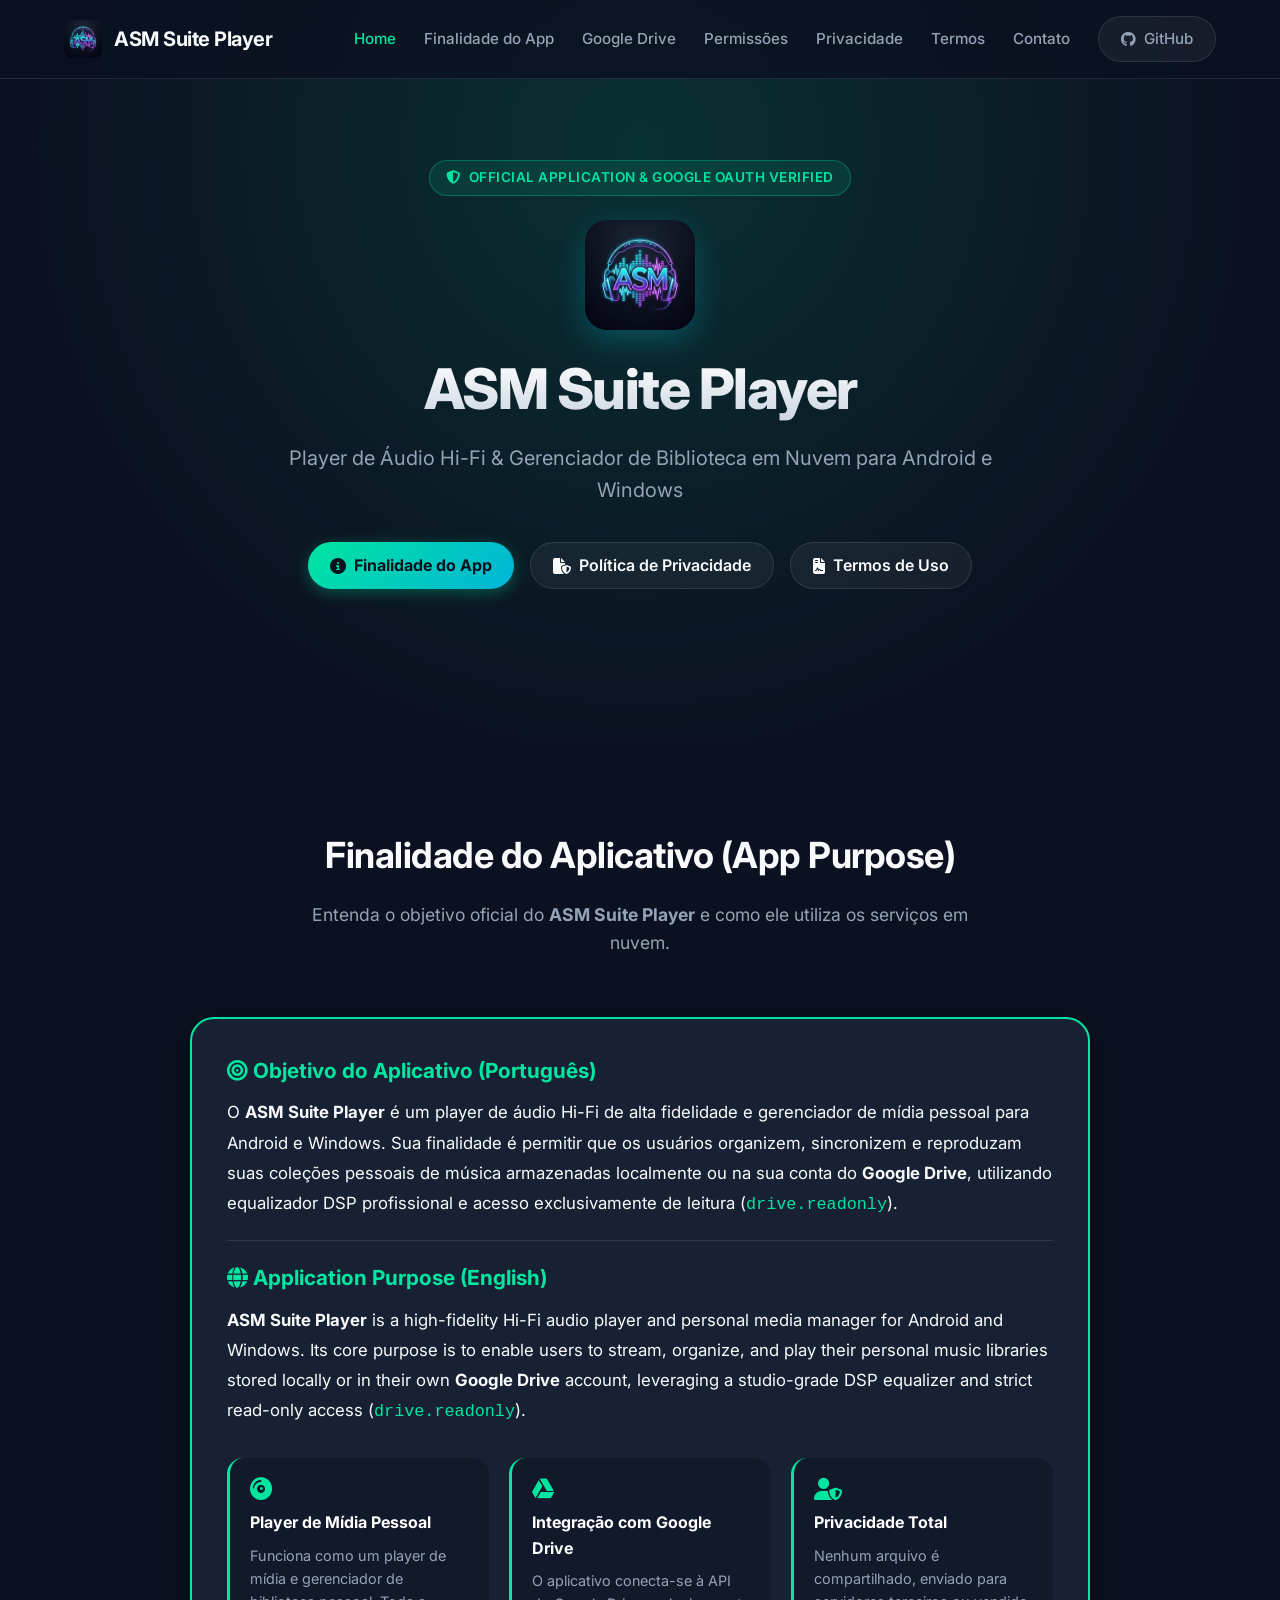
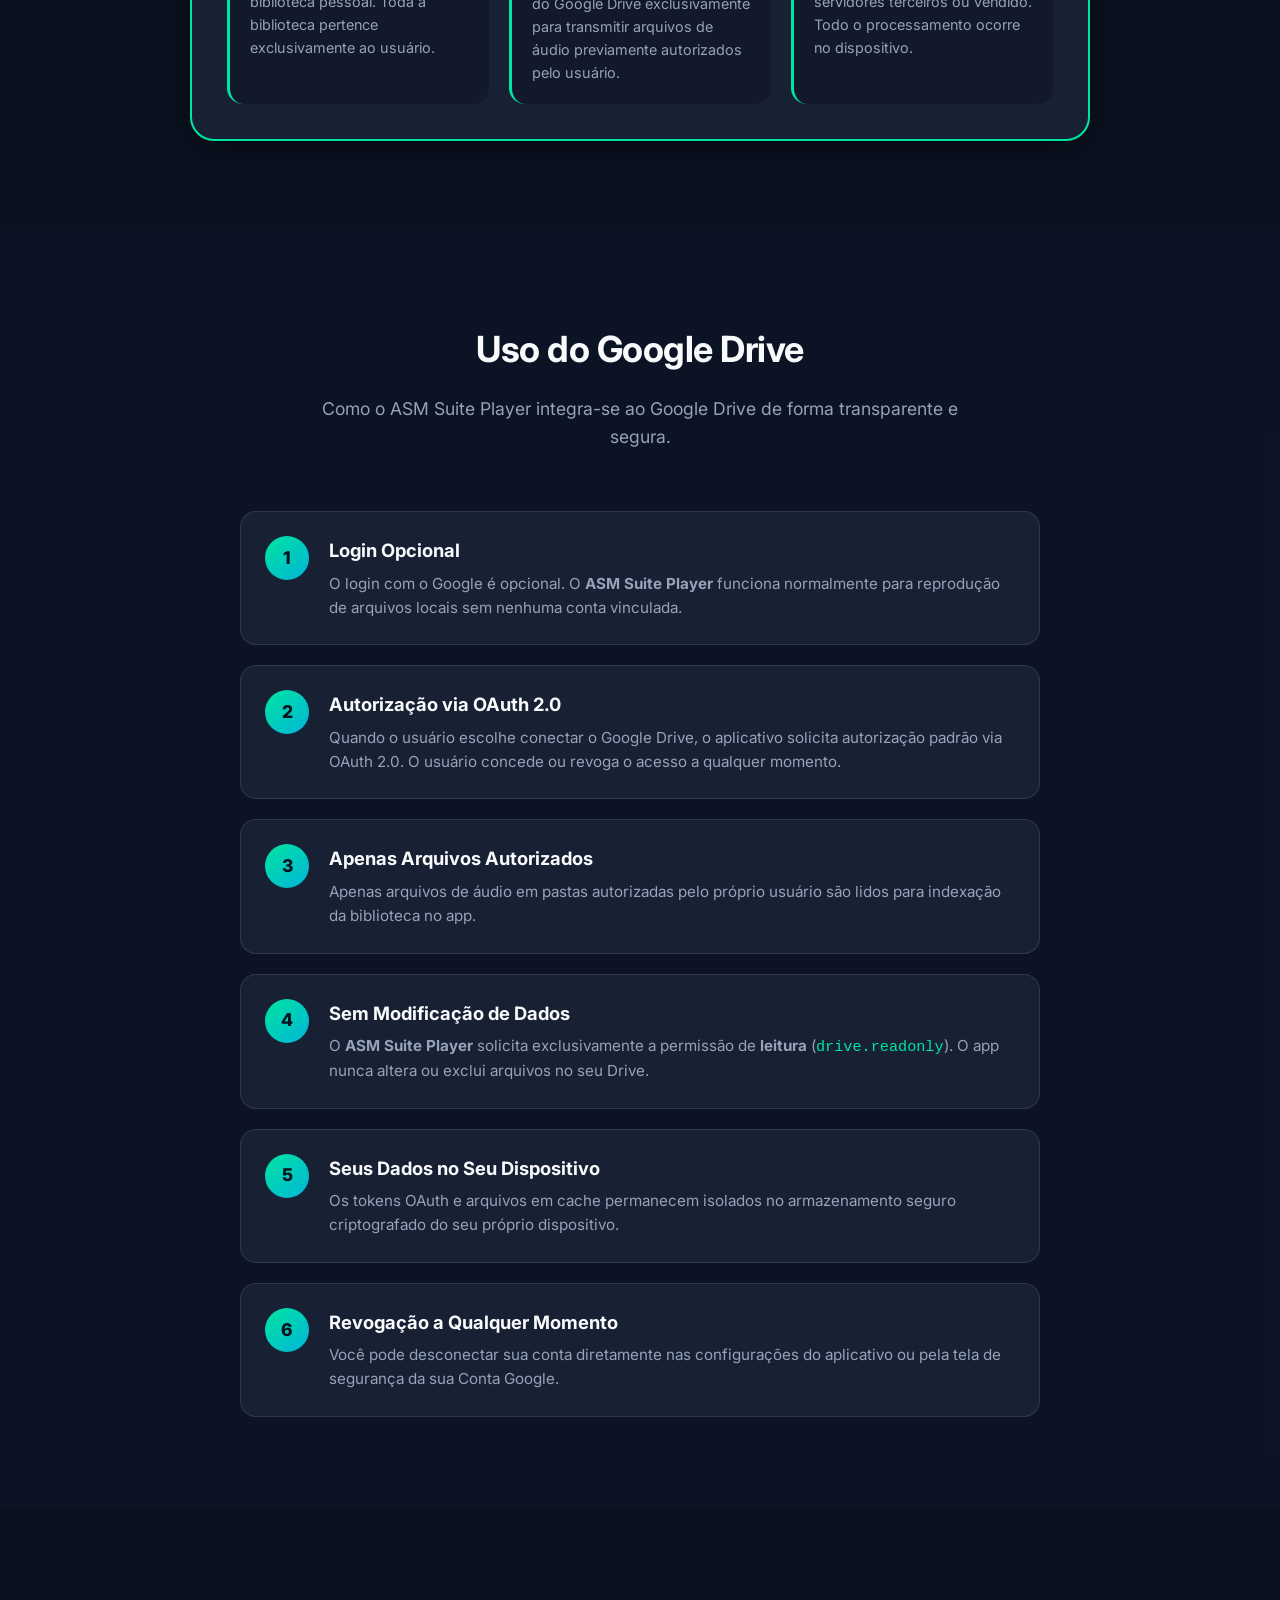
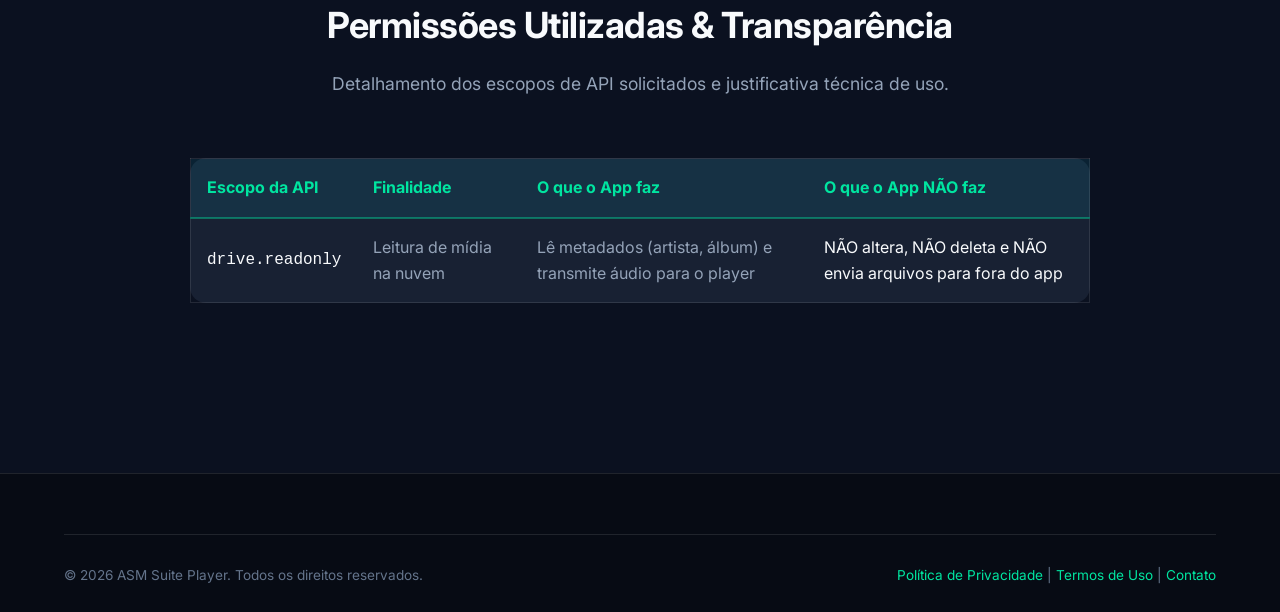
==== commit 702ee877: "fix(website): atualiza logotipo exclusivo, secao bilingue de finalidade do app e tags de verificacao" ====
--- a/index.html
+++ b/index.html
@@ -4,14 +4,17 @@
   <meta charset="UTF-8">
   <meta name="viewport" content="width=device-width, initial-scale=1.0">
   <title>ASM Suite Player</title>
-  <meta name="description" content="ASM Suite Player é um player de áudio Hi-Fi para Android e Windows que permite organizar, sincronizar e reproduzir arquivos de áudio armazenados localmente ou no Google Drive do usuário.">
+  <meta name="description" content="ASM Suite Player é um aplicativo de áudio Hi-Fi para Android e Windows. Permite reproduzir e organizar sua biblioteca de músicas locais e do Google Drive.">
   <meta name="keywords" content="ASM Suite Player, Google Drive music player, Hi-Fi audio player, FLAC player, DSP equalizer, offline cloud music">
   <meta name="author" content="ASM Suite Player">
   <meta name="robots" content="index, follow">
+
+  <!-- Google Search Console Ownership Verification -->
   <meta name="google-site-verification" content="google3342b60c19189181">
+  <meta name="google-site-verification" content="googlef283ab7d643a1a4c">
   <link rel="canonical" href="https://andersonfcanel.github.io/ASM-Suite-Player/">
 
-  <!-- Open Graph -->
+  <!-- Open Graph / Meta Identidade Oficial -->
   <meta property="og:type" content="website">
   <meta property="og:url" content="https://andersonfcanel.github.io/ASM-Suite-Player/">
   <meta property="og:title" content="ASM Suite Player">
@@ -45,8 +48,10 @@
     "name": "ASM Suite Player",
     "operatingSystem": "Android, Windows",
     "applicationCategory": "MultimediaApplication",
-    "description": "ASM Suite Player é um player de áudio Hi-Fi para Android e Windows que permite organizar, sincronizar e reproduzir arquivos de áudio armazenados localmente ou na conta Google Drive do próprio usuário.",
+    "description": "ASM Suite Player é um aplicativo de áudio Hi-Fi e gerenciador de mídia para Android e Windows. Permite organizar e reproduzir sua biblioteca de áudio pessoal armazenada no Google Drive com acesso somente leitura (drive.readonly).",
     "url": "https://andersonfcanel.github.io/ASM-Suite-Player/",
+    "logo": "https://andersonfcanel.github.io/ASM-Suite-Player/assets/images/logo.png",
+    "image": "https://andersonfcanel.github.io/ASM-Suite-Player/assets/images/logo.png",
     "author": {
       "@type": "Person",
       "name": "Anderson F. Canel"
@@ -68,7 +73,7 @@
   <header class="navbar">
     <div class="container nav-container">
       <a href="index.html" class="brand-logo">
-        <img src="assets/images/logo.png" alt="ASM Suite Player Logo">
+        <img src="assets/images/logo.png" alt="ASM Suite Player Official Logo" width="40" height="40">
         <span>ASM Suite Player</span>
       </a>
 
@@ -78,10 +83,9 @@
 
       <ul class="nav-links" id="navLinks">
         <li><a href="index.html" class="active">Home</a></li>
-        <li><a href="#purpose">Finalidade</a></li>
+        <li><a href="#purpose">Finalidade do App</a></li>
         <li><a href="#google-drive-usage">Google Drive</a></li>
-        <li><a href="#features">Recursos</a></li>
-        <li><a href="#how-it-works">Como Funciona</a></li>
+        <li><a href="#permissions">Permissões</a></li>
         <li><a href="privacy.html">Privacidade</a></li>
         <li><a href="terms.html">Termos</a></li>
         <li><a href="contact.html">Contato</a></li>
@@ -98,63 +102,83 @@
   <section class="hero">
     <div class="container">
       <div class="hero-badge">
-        <i class="fa-solid fa-shield-halved"></i> Google OAuth Verified &amp; Privacy First
+        <i class="fa-solid fa-shield-halved"></i> Official Application &amp; Google OAuth Verified
+      </div>
+
+      <div style="margin-bottom: 20px;">
+        <img src="assets/images/logo.png" alt="ASM Suite Player Logo" style="width: 110px; height: 110px; border-radius: 22px; box-shadow: 0 10px 30px rgba(6, 182, 212, 0.3);">
       </div>
 
       <h1 class="hero-title">ASM Suite Player</h1>
-      <p class="hero-subtitle">Player de Áudio Hi-Fi para Android e Windows com Biblioteca em Nuvem</p>
+      <p class="hero-subtitle">Player de Áudio Hi-Fi &amp; Gerenciador de Biblioteca em Nuvem para Android e Windows</p>
 
       <div class="hero-actions">
-        <a href="privacy.html" class="btn-cta">
+        <a href="#purpose" class="btn-cta">
+          <i class="fa-solid fa-circle-info"></i> Finalidade do App
+        </a>
+        <a href="privacy.html" class="btn-outline">
           <i class="fa-solid fa-file-shield"></i> Política de Privacidade
         </a>
         <a href="terms.html" class="btn-outline">
           <i class="fa-solid fa-file-contract"></i> Termos de Uso
         </a>
-        <a href="https://github.com/AndersonFCanel/ASM-Suite-Player" target="_blank" rel="noopener" class="btn-outline">
-          <i class="fa-brands fa-github"></i> GitHub
-        </a>
-      </div>
-    </div>
-  </section>
-
-  <!-- ===== SEÇÃO 1: FINALIDADE DO APLICATIVO ===== -->
+      </div>
+    </div>
+  </section>
+
+  <!-- ===== SEÇÃO 1: FINALIDADE DO APLICATIVO (APP PURPOSE) ===== -->
   <section class="section" id="purpose">
     <div class="container">
-      <h2 class="section-title">Finalidade do Aplicativo</h2>
+      <h2 class="section-title">Finalidade do Aplicativo (App Purpose)</h2>
       <p class="section-subtitle">
-        <strong>ASM Suite Player</strong> é um aplicativo de reprodução de áudio Hi-Fi para Android e Windows.
+        Entenda o objetivo oficial do <strong>ASM Suite Player</strong> e como ele utiliza os serviços em nuvem.
       </p>
 
-      <div style="background: var(--bg-card); border: 1px solid var(--border-active); border-radius: var(--radius-lg); padding: 40px; max-width: 900px; margin: 0 auto;" class="glassmorphism">
-        <p style="color: var(--text-primary); font-size: 1.1rem; line-height: 1.8; margin-bottom: 24px;">
-          O <strong>ASM Suite Player</strong> permite que o usuário reproduza sua coleção de músicas
-          armazenada localmente ou na conta <strong>Google Drive</strong> do próprio usuário,
-          com alta qualidade de áudio, usando um equalizador DSP e acesso somente leitura ao Drive.
-        </p>
-
-        <div style="display: grid; grid-template-columns: repeat(auto-fit, minmax(260px, 1fr)); gap: 20px;">
-          <div style="background: rgba(15,23,42,0.6); padding: 20px; border-radius: var(--radius-md); border-left: 3px solid var(--accent-cyan);">
+      <!-- Bloco Destacado Bilingue -->
+      <div style="background: var(--bg-card); border: 2px solid var(--accent-cyan); border-radius: var(--radius-lg); padding: 35px; max-width: 900px; margin: 0 auto; box-shadow: 0 8px 32px rgba(0,0,0,0.4);" class="glassmorphism">
+        
+        <div style="border-bottom: 1px solid var(--border-color); padding-bottom: 20px; margin-bottom: 20px;">
+          <h3 style="color: var(--accent-cyan); font-size: 1.3rem; margin: 0 0 10px;">
+            <i class="fa-solid fa-bullseye"></i> Objetivo do Aplicativo (Português)
+          </h3>
+          <p style="color: var(--text-primary); font-size: 1.05rem; line-height: 1.8; margin: 0;">
+            O <strong>ASM Suite Player</strong> é um player de áudio Hi-Fi de alta fidelidade e gerenciador de mídia pessoal para Android e Windows. 
+            Sua finalidade é permitir que os usuários organizem, sincronizem e reproduzam suas coleções pessoais de música armazenadas localmente ou na sua conta do <strong>Google Drive</strong>, utilizando equalizador DSP profissional e acesso exclusivamente de leitura (<code style="color: var(--accent-cyan);">drive.readonly</code>).
+          </p>
+        </div>
+
+        <div>
+          <h3 style="color: var(--accent-cyan); font-size: 1.3rem; margin: 0 0 10px;">
+            <i class="fa-solid fa-globe"></i> Application Purpose (English)
+          </h3>
+          <p style="color: var(--text-primary); font-size: 1.05rem; line-height: 1.8; margin: 0;">
+            <strong>ASM Suite Player</strong> is a high-fidelity Hi-Fi audio player and personal media manager for Android and Windows. 
+            Its core purpose is to enable users to stream, organize, and play their personal music libraries stored locally or in their own <strong>Google Drive</strong> account, leveraging a studio-grade DSP equalizer and strict read-only access (<code style="color: var(--accent-cyan);">drive.readonly</code>).
+          </p>
+        </div>
+
+        <div style="display: grid; grid-template-columns: repeat(auto-fit, minmax(250px, 1fr)); gap: 20px; margin-top: 30px;">
+          <div style="background: rgba(15,23,42,0.8); padding: 20px; border-radius: var(--radius-md); border-left: 3px solid var(--accent-cyan);">
             <i class="fa-solid fa-compact-disc" style="color: var(--accent-cyan); font-size: 1.4rem; margin-bottom: 10px;"></i>
-            <h3 style="color: #fff; font-size: 1rem; margin: 0 0 8px;">Player de Mídia Pessoal</h3>
+            <h4 style="color: #fff; font-size: 1rem; margin: 0 0 8px;">Player de Mídia Pessoal</h4>
             <p style="color: var(--text-muted); font-size: 0.9rem; margin: 0; line-height: 1.6;">
               Funciona como um player de mídia e gerenciador de biblioteca pessoal. Toda a biblioteca pertence exclusivamente ao usuário.
             </p>
           </div>
 
-          <div style="background: rgba(15,23,42,0.6); padding: 20px; border-radius: var(--radius-md); border-left: 3px solid var(--accent-cyan);">
+          <div style="background: rgba(15,23,42,0.8); padding: 20px; border-radius: var(--radius-md); border-left: 3px solid var(--accent-cyan);">
             <i class="fa-brands fa-google-drive" style="color: var(--accent-cyan); font-size: 1.4rem; margin-bottom: 10px;"></i>
-            <h3 style="color: #fff; font-size: 1rem; margin: 0 0 8px;">Integração com Google Drive</h3>
+            <h4 style="color: #fff; font-size: 1rem; margin: 0 0 8px;">Integração com Google Drive</h4>
             <p style="color: var(--text-muted); font-size: 0.9rem; margin: 0; line-height: 1.6;">
-              O aplicativo utiliza a API do Google Drive exclusivamente para acessar arquivos previamente autorizados pelo usuário.
+              O aplicativo conecta-se à API do Google Drive exclusivamente para transmitir arquivos de áudio previamente autorizados pelo usuário.
             </p>
           </div>
 
-          <div style="background: rgba(15,23,42,0.6); padding: 20px; border-radius: var(--radius-md); border-left: 3px solid var(--accent-cyan);">
-            <i class="fa-solid fa-lock" style="color: var(--accent-cyan); font-size: 1.4rem; margin-bottom: 10px;"></i>
-            <h3 style="color: #fff; font-size: 1rem; margin: 0 0 8px;">Privacidade Total</h3>
+          <div style="background: rgba(15,23,42,0.8); padding: 20px; border-radius: var(--radius-md); border-left: 3px solid var(--accent-cyan);">
+            <i class="fa-solid fa-user-shield" style="color: var(--accent-cyan); font-size: 1.4rem; margin-bottom: 10px;"></i>
+            <h4 style="color: #fff; font-size: 1rem; margin: 0 0 8px;">Privacidade Total</h4>
             <p style="color: var(--text-muted); font-size: 0.9rem; margin: 0; line-height: 1.6;">
-              Nenhum arquivo é compartilhado, vendido ou disponibilizado publicamente. O acesso ao Drive é somente leitura.
+              Nenhum arquivo é compartilhado, enviado para servidores terceiros ou vendido. Todo o processamento ocorre no dispositivo.
             </p>
           </div>
         </div>
@@ -166,22 +190,22 @@
   <section class="section" id="google-drive-usage" style="background: rgba(15, 23, 42, 0.5);">
     <div class="container">
       <h2 class="section-title">Uso do Google Drive</h2>
-      <p class="section-subtitle">Como o ASM Suite Player integra-se ao Google Drive de forma segura e transparente.</p>
+      <p class="section-subtitle">Como o ASM Suite Player integra-se ao Google Drive de forma transparente e segura.</p>
 
       <div class="workflow-steps">
         <div class="step-item">
           <div class="step-number">1</div>
           <div class="step-content">
             <h3>Login Opcional</h3>
-            <p>O login com o Google é opcional. O <strong>ASM Suite Player</strong> funciona normalmente para reprodução de arquivos locais sem qualquer conta vinculada.</p>
+            <p>O login com o Google é opcional. O <strong>ASM Suite Player</strong> funciona normalmente para reprodução de arquivos locais sem nenhuma conta vinculada.</p>
           </div>
         </div>
 
         <div class="step-item">
           <div class="step-number">2</div>
           <div class="step-content">
-            <h3>Autorização via OAuth</h3>
-            <p>Quando o usuário escolhe conectar o Google Drive, o aplicativo solicita autorização utilizando o protocolo OAuth 2.0. O usuário concede ou nega o acesso de forma explícita.</p>
+            <h3>Autorização via OAuth 2.0</h3>
+            <p>Quando o usuário escolhe conectar o Google Drive, o aplicativo solicita autorização padrão via OAuth 2.0. O usuário concede ou revoga o acesso a qualquer momento.</p>
           </div>
         </div>
 
@@ -189,23 +213,23 @@
           <div class="step-number">3</div>
           <div class="step-content">
             <h3>Apenas Arquivos Autorizados</h3>
-            <p>Apenas arquivos e pastas autorizados pelo próprio usuário podem ser acessados. O aplicativo não acessa, lê ou transmite nenhum arquivo fora do escopo autorizado.</p>
+            <p>Apenas arquivos de áudio em pastas autorizadas pelo próprio usuário são lidos para indexação da biblioteca no app.</p>
           </div>
         </div>
 
         <div class="step-item">
           <div class="step-number">4</div>
           <div class="step-content">
-            <h3>Sem Modificação de Arquivos</h3>
-            <p>O <strong>ASM Suite Player</strong> solicita apenas permissão de <strong>leitura</strong> (<code style="color: var(--accent-cyan);">drive.readonly</code>). Nenhum arquivo é modificado, excluído ou criado no Google Drive do usuário.</p>
+            <h3>Sem Modificação de Dados</h3>
+            <p>O <strong>ASM Suite Player</strong> solicita exclusivamente a permissão de <strong>leitura</strong> (<code style="color: var(--accent-cyan);">drive.readonly</code>). O app nunca altera ou exclui arquivos no seu Drive.</p>
           </div>
         </div>
 
         <div class="step-item">
           <div class="step-number">5</div>
           <div class="step-content">
-            <h3>Dados Permanecem no Google</h3>
-            <p>Os dados permanecem na conta Google do usuário. O aplicativo não realiza upload de arquivos para servidores próprios nem armazena arquivos de mídia externamente.</p>
+            <h3>Seus Dados no Seu Dispositivo</h3>
+            <p>Os tokens OAuth e arquivos em cache permanecem isolados no armazenamento seguro criptografado do seu próprio dispositivo.</p>
           </div>
         </div>
 
@@ -213,7 +237,7 @@
           <div class="step-number">6</div>
           <div class="step-content">
             <h3>Revogação a Qualquer Momento</h3>
-            <p>O acesso pode ser revogado a qualquer momento nas <a href="https://myaccount.google.com/permissions" target="_blank" rel="noopener" style="color: var(--accent-cyan);">configurações da Conta Google</a> ou diretamente dentro do aplicativo.</p>
+            <p>Você pode desconectar sua conta diretamente nas configurações do aplicativo ou pela tela de segurança da sua Conta Google.</p>
           </div>
         </div>
       </div>
@@ -223,233 +247,28 @@
   <!-- ===== SEÇÃO 3: PERMISSÕES UTILIZADAS ===== -->
   <section class="section" id="permissions">
     <div class="container">
-      <h2 class="section-title">Permissões Utilizadas</h2>
-      <p class="section-subtitle">Detalhamento de cada permissão solicitada pelo ASM Suite Player ao Google Drive API.</p>
-
-      <div style="max-width: 800px; margin: 0 auto;">
-        <div style="background: var(--bg-card); border: 1px solid var(--border-active); border-radius: var(--radius-lg); padding: 36px;" class="glassmorphism">
-          <div style="display: flex; align-items: flex-start; gap: 20px; margin-bottom: 24px;">
-            <i class="fa-brands fa-google-drive" style="color: var(--accent-cyan); font-size: 2rem; margin-top: 4px; flex-shrink: 0;"></i>
-            <div>
-              <h3 style="color: #fff; font-size: 1.2rem; margin: 0 0 6px;">Leitura do Google Drive</h3>
-              <code style="background: rgba(255,255,255,0.08); padding: 4px 10px; border-radius: 6px; color: var(--accent-cyan); font-size: 0.9rem; display: inline-block; margin-bottom: 16px;">
-                https://www.googleapis.com/auth/drive.readonly
-              </code>
-              <table style="width: 100%; border-collapse: collapse; font-size: 0.95rem;">
-                <tr style="border-bottom: 1px solid rgba(255,255,255,0.08);">
-                  <td style="padding: 10px 0; color: var(--text-muted); width: 140px; vertical-align: top;">Finalidade</td>
-                  <td style="padding: 10px 0; color: var(--text-primary);">Permitir que o usuário navegue pelas próprias pastas e reproduza seus arquivos de mídia armazenados no Google Drive.</td>
-                </tr>
-                <tr style="border-bottom: 1px solid rgba(255,255,255,0.08);">
-                  <td style="padding: 10px 0; color: var(--text-muted); vertical-align: top;">Motivo</td>
-                  <td style="padding: 10px 0; color: var(--text-primary);">Sem acesso de leitura, o aplicativo não consegue listar os arquivos de áudio, ler metadados (título, artista, álbum) ou transmitir o conteúdo para o player interno.</td>
-                </tr>
-                <tr style="border-bottom: 1px solid rgba(255,255,255,0.08);">
-                  <td style="padding: 10px 0; color: var(--text-muted); vertical-align: top;">Funcionalidade</td>
-                  <td style="padding: 10px 0; color: var(--text-primary);">Biblioteca Cloud, seleção de pastas, indexação de metadados, reprodução de áudio via streaming, download para cache offline.</td>
-                </tr>
-                <tr>
-                  <td style="padding: 10px 0; color: var(--text-muted); vertical-align: top;">O que NÃO faz</td>
-                  <td style="padding: 10px 0; color: #34D399;">Não modifica, exclui, compartilha nem envia arquivos do usuário para qualquer servidor externo.</td>
-                </tr>
-              </table>
-            </div>
-          </div>
-
-          <div style="background: rgba(16,185,129,0.1); border: 1px solid rgba(16,185,129,0.3); border-radius: 8px; padding: 16px; display: flex; align-items: center; gap: 12px;">
-            <i class="fa-solid fa-shield-halved" style="color: #34D399; font-size: 1.3rem; flex-shrink: 0;"></i>
-            <p style="color: #A7F3D0; font-size: 0.92rem; margin: 0; line-height: 1.6;">
-              O <strong>ASM Suite Player</strong> segue rigorosamente a
-              <a href="https://developers.google.com/terms/api-services-user-data-policy" target="_blank" rel="noopener" style="color: #34D399;">
-                Política de Dados de Usuário dos Serviços de API do Google
-              </a>, incluindo os requisitos de uso limitado (Limited Use).
-            </p>
-          </div>
-        </div>
-      </div>
-    </div>
-  </section>
-
-  <!-- ===== SEÇÃO 4: RECURSOS ===== -->
-  <section class="section" id="features" style="background: rgba(15, 23, 42, 0.3);">
-    <div class="container">
-      <h2 class="section-title">Recursos do ASM Suite Player</h2>
-      <p class="section-subtitle">Desenvolvido para audiófilos e amantes de música que exigem qualidade de áudio impecável e liberdade na nuvem.</p>
-
-      <div class="grid-cards">
-        <div class="card">
-          <div class="card-icon"><i class="fa-solid fa-compact-disc"></i></div>
-          <h3 class="card-title">Áudio Hi-Fi</h3>
-          <p class="card-desc">Engine de áudio lossless com ponto flutuante de 32 bits, suportando FLAC, WAV, DSD, ALAC, MP3 e AAC com saída bit-perfect.</p>
-        </div>
-
-        <div class="card">
-          <div class="card-icon"><i class="fa-brands fa-google-drive"></i></div>
-          <h3 class="card-title">Biblioteca em Nuvem</h3>
-          <p class="card-desc">Reproduza sua coleção de músicas diretamente do Google Drive com autenticação OAuth somente leitura.</p>
-        </div>
-
-        <div class="card">
-          <div class="card-icon"><i class="fa-solid fa-cloud-arrow-down"></i></div>
-          <h3 class="card-title">Biblioteca Offline</h3>
-          <p class="card-desc">Fixe músicas ou pastas inteiras para reprodução offline instantânea sem consumir dados móveis.</p>
-        </div>
-
-        <div class="card">
-          <div class="card-icon"><i class="fa-solid fa-sliders"></i></div>
-          <h3 class="card-title">DSP de Áudio</h3>
-          <p class="card-desc">Pipeline de processamento de sinal avançado com limitador, compressor, balanceamento espacial e ganho dinâmico.</p>
-        </div>
-
-        <div class="card">
-          <div class="card-icon"><i class="fa-solid fa-wave-square"></i></div>
-          <h3 class="card-title">Equalizador</h3>
-          <p class="card-desc">Equalizador paramétrico estúdio com predefinições de bandas personalizadas, analisador de espectro FFT em tempo real e controles de tom.</p>
-        </div>
-
-        <div class="card">
-          <div class="card-icon"><i class="fa-solid fa-film"></i></div>
-          <h3 class="card-title">Player de Vídeo</h3>
-          <p class="card-desc">Player de vídeo integrado de alto desempenho com seleção de faixa de áudio, atraso de legendas e ajuste de sincronização.</p>
-        </div>
-
-        <div class="card">
-          <div class="card-icon"><i class="fa-solid fa-images"></i></div>
-          <h3 class="card-title">Galeria de Fotos</h3>
-          <p class="card-desc">Visualize artes de capa embutidas, imagens de encartes e galerias de fotos de artistas associadas às suas pastas de álbuns.</p>
-        </div>
-
-        <div class="card">
-          <div class="card-icon"><i class="fa-solid fa-list-check"></i></div>
-          <h3 class="card-title">Playlists</h3>
-          <p class="card-desc">Crie, gerencie e exporte playlists personalizadas combinando arquivos locais e faixas da nuvem do Google Drive.</p>
-        </div>
-
-        <div class="card">
-          <div class="card-icon"><i class="fa-solid fa-rotate"></i></div>
-          <h3 class="card-title">Sincronização</h3>
-          <p class="card-desc">Mantenha suas pastas de biblioteca local e em nuvem sincronizadas automaticamente com varredura inteligente em segundo plano.</p>
-        </div>
-
-        <div class="card">
-          <div class="card-icon"><i class="fa-solid fa-circle-info"></i></div>
-          <h3 class="card-title">Metadados</h3>
-          <p class="card-desc">Extrai tags ID3, Vorbis e FLAC de alta resolução, bitrate, taxa de amostragem, canais e arte de álbum.</p>
-        </div>
-
-        <div class="card">
-          <div class="card-icon"><i class="fa-solid fa-image"></i></div>
-          <h3 class="card-title">Capa dos Álbuns</h3>
-          <p class="card-desc">Exibição de capa de alta resolução com incorporação automática e temas de fundo de espectro visual.</p>
-        </div>
-
-        <div class="card">
-          <div class="card-icon"><i class="fa-solid fa-forward-step"></i></div>
-          <h3 class="card-title">Reprodução Contínua</h3>
-          <p class="card-desc">Transições suaves e sem lacunas entre faixas para shows ao vivo, ópera e álbuns conceituais contínuos.</p>
-        </div>
-      </div>
-    </div>
-  </section>
-
-  <!-- ===== SEÇÃO 5: COMO FUNCIONA ===== -->
-  <section class="section" id="how-it-works" style="background: rgba(15, 23, 42, 0.5);">
-    <div class="container">
-      <h2 class="section-title">Como Funciona</h2>
-      <p class="section-subtitle">Acesso simples, seguro e privado à sua coleção de músicas pessoal na nuvem.</p>
-
-      <div class="workflow-steps">
-        <div class="step-item">
-          <div class="step-number">1</div>
-          <div class="step-content">
-            <h3>Login Google (Opcional)</h3>
-            <p>Inicie o <strong>ASM Suite Player</strong> em seu dispositivo e, se desejar usar o Google Drive, inicie a autenticação com sua conta Google.</p>
-          </div>
-        </div>
-
-        <div class="step-item">
-          <div class="step-number">2</div>
-          <div class="step-content">
-            <h3>Autorização OAuth</h3>
-            <p>Conceda a permissão de leitura (<code style="color: var(--accent-cyan);">drive.readonly</code>) para que o app possa visualizar e reproduzir seus arquivos de áudio autorizados.</p>
-          </div>
-        </div>
-
-        <div class="step-item">
-          <div class="step-number">3</div>
-          <div class="step-content">
-            <h3>Seleção das Pastas</h3>
-            <p>Escolha quais pastas do Google Drive contêm sua biblioteca de músicas para indexação.</p>
-          </div>
-        </div>
-
-        <div class="step-item">
-          <div class="step-number">4</div>
-          <div class="step-content">
-            <h3>Sincronização da Biblioteca</h3>
-            <p>O app indexa os metadados dos arquivos localmente no seu dispositivo para busca rápida e renderização de capa de álbum.</p>
-          </div>
-        </div>
-
-        <div class="step-item">
-          <div class="step-number">5</div>
-          <div class="step-content">
-            <h3>Biblioteca Local e Cloud</h3>
-            <p>Acesse tanto seus arquivos locais quanto os armazenados no Drive em uma biblioteca unificada.</p>
-          </div>
-        </div>
-
-        <div class="step-item">
-          <div class="step-number">6</div>
-          <div class="step-content">
-            <h3>Reprodução Hi-Fi</h3>
-            <p>Aproveite som de qualidade estúdio processado diretamente pelo engine de áudio local no seu hardware.</p>
-          </div>
-        </div>
-      </div>
-    </div>
-  </section>
-
-  <!-- Privacy Summary Section -->
-  <section class="section" id="privacy">
-    <div class="container">
-      <div style="background: var(--bg-card); border: 1px solid var(--border-active); border-radius: var(--radius-lg); padding: 40px;" class="glassmorphism">
-        <div style="display: flex; align-items: center; gap: 16px; margin-bottom: 20px;">
-          <i class="fa-solid fa-shield-halved" style="font-size: 2.2rem; color: var(--accent-cyan);"></i>
-          <h2 style="font-size: 1.8rem;">Privacidade &amp; Transparência</h2>
-        </div>
-
-        <div style="display: grid; grid-template-columns: repeat(auto-fit, minmax(240px, 1fr)); gap: 20px; margin-bottom: 30px;">
-          <div style="background: rgba(15, 23, 42, 0.6); padding: 20px; border-radius: var(--radius-md);">
-            <i class="fa-solid fa-ban" style="color: #F87171; font-size: 1.4rem; margin-bottom: 10px;"></i>
-            <h4 style="margin-bottom: 6px;">Não Coletamos Músicas</h4>
-            <p style="color: var(--text-muted); font-size: 0.9rem;">Seus arquivos de áudio permanecem 100% no seu dispositivo pessoal e no Google Drive.</p>
-          </div>
-
-          <div style="background: rgba(15, 23, 42, 0.6); padding: 20px; border-radius: var(--radius-md);">
-            <i class="fa-solid fa-user-shield" style="color: #F87171; font-size: 1.4rem; margin-bottom: 10px;"></i>
-            <h4 style="margin-bottom: 6px;">Não Compartilhamos Arquivos</h4>
-            <p style="color: var(--text-muted); font-size: 0.9rem;">Nenhum dado, stream de áudio ou metadado é compartilhado com terceiros.</p>
-          </div>
-
-          <div style="background: rgba(15, 23, 42, 0.6); padding: 20px; border-radius: var(--radius-md);">
-            <i class="fa-solid fa-hand-holding-dollar" style="color: #F87171; font-size: 1.4rem; margin-bottom: 10px;"></i>
-            <h4 style="margin-bottom: 6px;">Não Vendemos Dados</h4>
-            <p style="color: var(--text-muted); font-size: 0.9rem;">Operamos sem publicidade, sem rastreadores de análise e sem telemetria.</p>
-          </div>
-
-          <div style="background: rgba(15, 23, 42, 0.6); padding: 20px; border-radius: var(--radius-md);">
-            <i class="fa-solid fa-key" style="color: var(--accent-cyan); font-size: 1.4rem; margin-bottom: 10px;"></i>
-            <h4 style="margin-bottom: 6px;">Escopo Mínimo</h4>
-            <p style="color: var(--text-muted); font-size: 0.9rem;">Solicitamos estritamente as permissões necessárias para a reprodução de música solicitada pelo usuário.</p>
-          </div>
-        </div>
-
-        <div style="text-align: center;">
-          <a href="privacy.html" class="btn-cta">
-            <i class="fa-solid fa-file-shield"></i> Ler Política de Privacidade Completa
-          </a>
-        </div>
+      <h2 class="section-title">Permissões Utilizadas &amp; Transparência</h2>
+      <p class="section-subtitle">Detalhamento dos escopos de API solicitados e justificativa técnica de uso.</p>
+
+      <div style="overflow-x: auto; max-width: 900px; margin: 0 auto;">
+        <table style="width: 100%; border-collapse: collapse; background: var(--bg-card); border-radius: var(--radius-md); border: 1px solid var(--border-color);">
+          <thead>
+            <tr style="background: rgba(6, 182, 212, 0.1); text-align: left; border-bottom: 2px solid var(--border-active);">
+              <th style="padding: 16px; color: var(--accent-cyan);">Escopo da API</th>
+              <th style="padding: 16px; color: var(--accent-cyan);">Finalidade</th>
+              <th style="padding: 16px; color: var(--accent-cyan);">O que o App faz</th>
+              <th style="padding: 16px; color: var(--accent-cyan);">O que o App NÃO faz</th>
+            </tr>
+          </thead>
+          <tbody>
+            <tr style="border-bottom: 1px solid var(--border-color);">
+              <td style="padding: 16px; font-family: monospace; color: var(--text-primary);">drive.readonly</td>
+              <td style="padding: 16px; color: var(--text-muted);">Leitura de mídia na nuvem</td>
+              <td style="padding: 16px; color: var(--text-muted);">Lê metadados (artista, álbum) e transmite áudio para o player</td>
+              <td style="padding: 16px; color: var(--accent-red);">NÃO altera, NÃO deleta e NÃO envia arquivos para fora do app</td>
+            </tr>
+          </tbody>
+        </table>
       </div>
     </div>
   </section>
@@ -457,48 +276,13 @@
   <!-- Footer -->
   <footer class="footer">
     <div class="container">
-      <div class="footer-grid">
-        <div class="footer-brand">
-          <div style="display: flex; align-items: center; gap: 10px; margin-bottom: 12px;">
-            <img src="assets/images/logo.png" alt="ASM Suite Player Logo" style="width: 32px; height: 32px;">
-            <h3 style="margin: 0; font-size: 1.2rem;">ASM Suite Player</h3>
-          </div>
-          <p>Player de Áudio Hi-Fi com Biblioteca em Nuvem Google Drive. Desenvolvido para privacidade, desempenho e qualidade de som audiófilo.</p>
-        </div>
-
-        <div class="footer-col">
-          <h4>Navegação</h4>
-          <ul>
-            <li><a href="index.html">Home</a></li>
-            <li><a href="#purpose">Finalidade</a></li>
-            <li><a href="#google-drive-usage">Google Drive</a></li>
-            <li><a href="#features">Recursos</a></li>
-            <li><a href="#how-it-works">Como Funciona</a></li>
-          </ul>
-        </div>
-
-        <div class="footer-col">
-          <h4>Legal &amp; Segurança</h4>
-          <ul>
-            <li><a href="privacy.html">Política de Privacidade</a></li>
-            <li><a href="terms.html">Termos de Uso</a></li>
-            <li><a href="https://support.google.com/cloud/answer/15549049" target="_blank" rel="noopener">Verificação OAuth Google</a></li>
-          </ul>
-        </div>
-
-        <div class="footer-col">
-          <h4>Comunidade &amp; Suporte</h4>
-          <ul>
-            <li><a href="contact.html">Contato</a></li>
-            <li><a href="https://github.com/AndersonFCanel/ASM-Suite-Player" target="_blank" rel="noopener">Repositório GitHub</a></li>
-            <li><a href="https://github.com/AndersonFCanel/ASM-Suite-Player/issues" target="_blank" rel="noopener">Reportar Problema</a></li>
-          </ul>
-        </div>
-      </div>
-
       <div class="footer-bottom">
         <div>&copy; 2026 ASM Suite Player. Todos os direitos reservados.</div>
-        <div>Projetado para Google OAuth &amp; Open Source</div>
+        <div>
+          <a href="privacy.html">Política de Privacidade</a> | 
+          <a href="terms.html">Termos de Uso</a> | 
+          <a href="contact.html">Contato</a>
+        </div>
       </div>
     </div>
   </footer>
